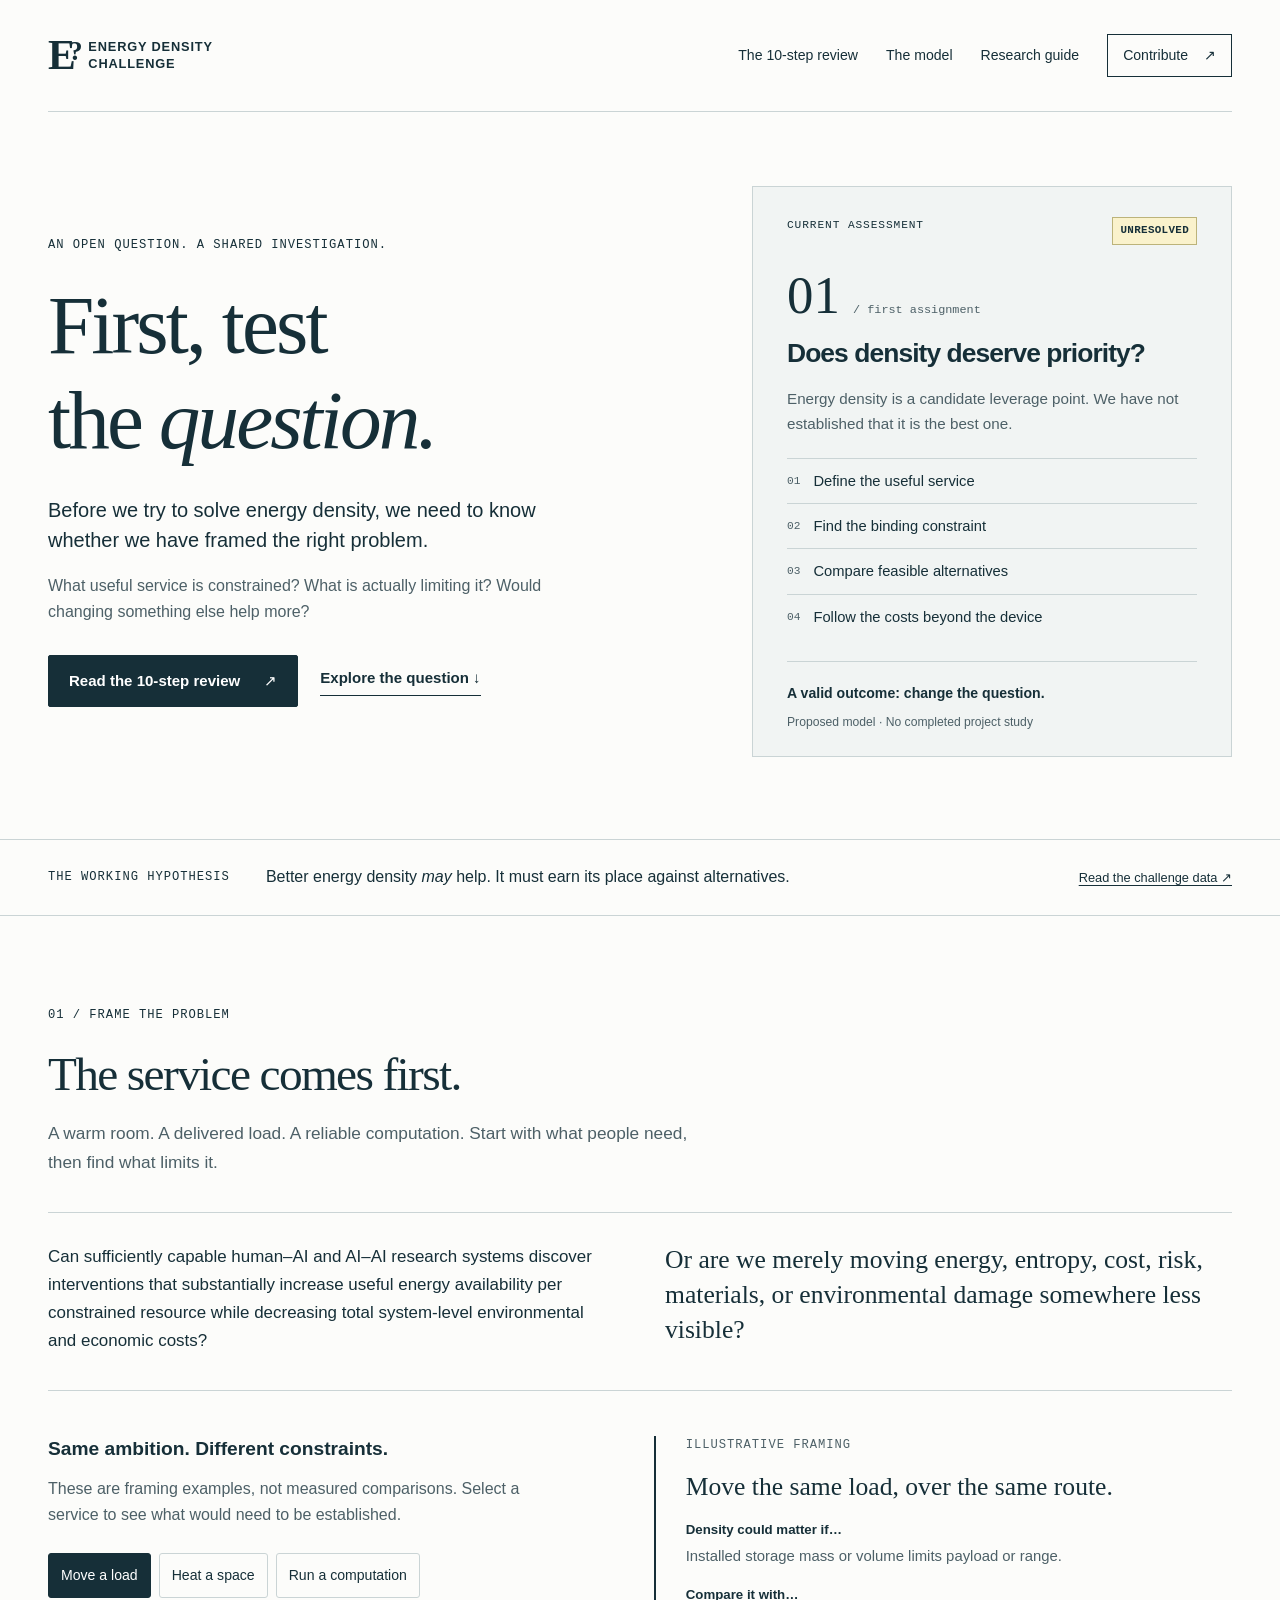
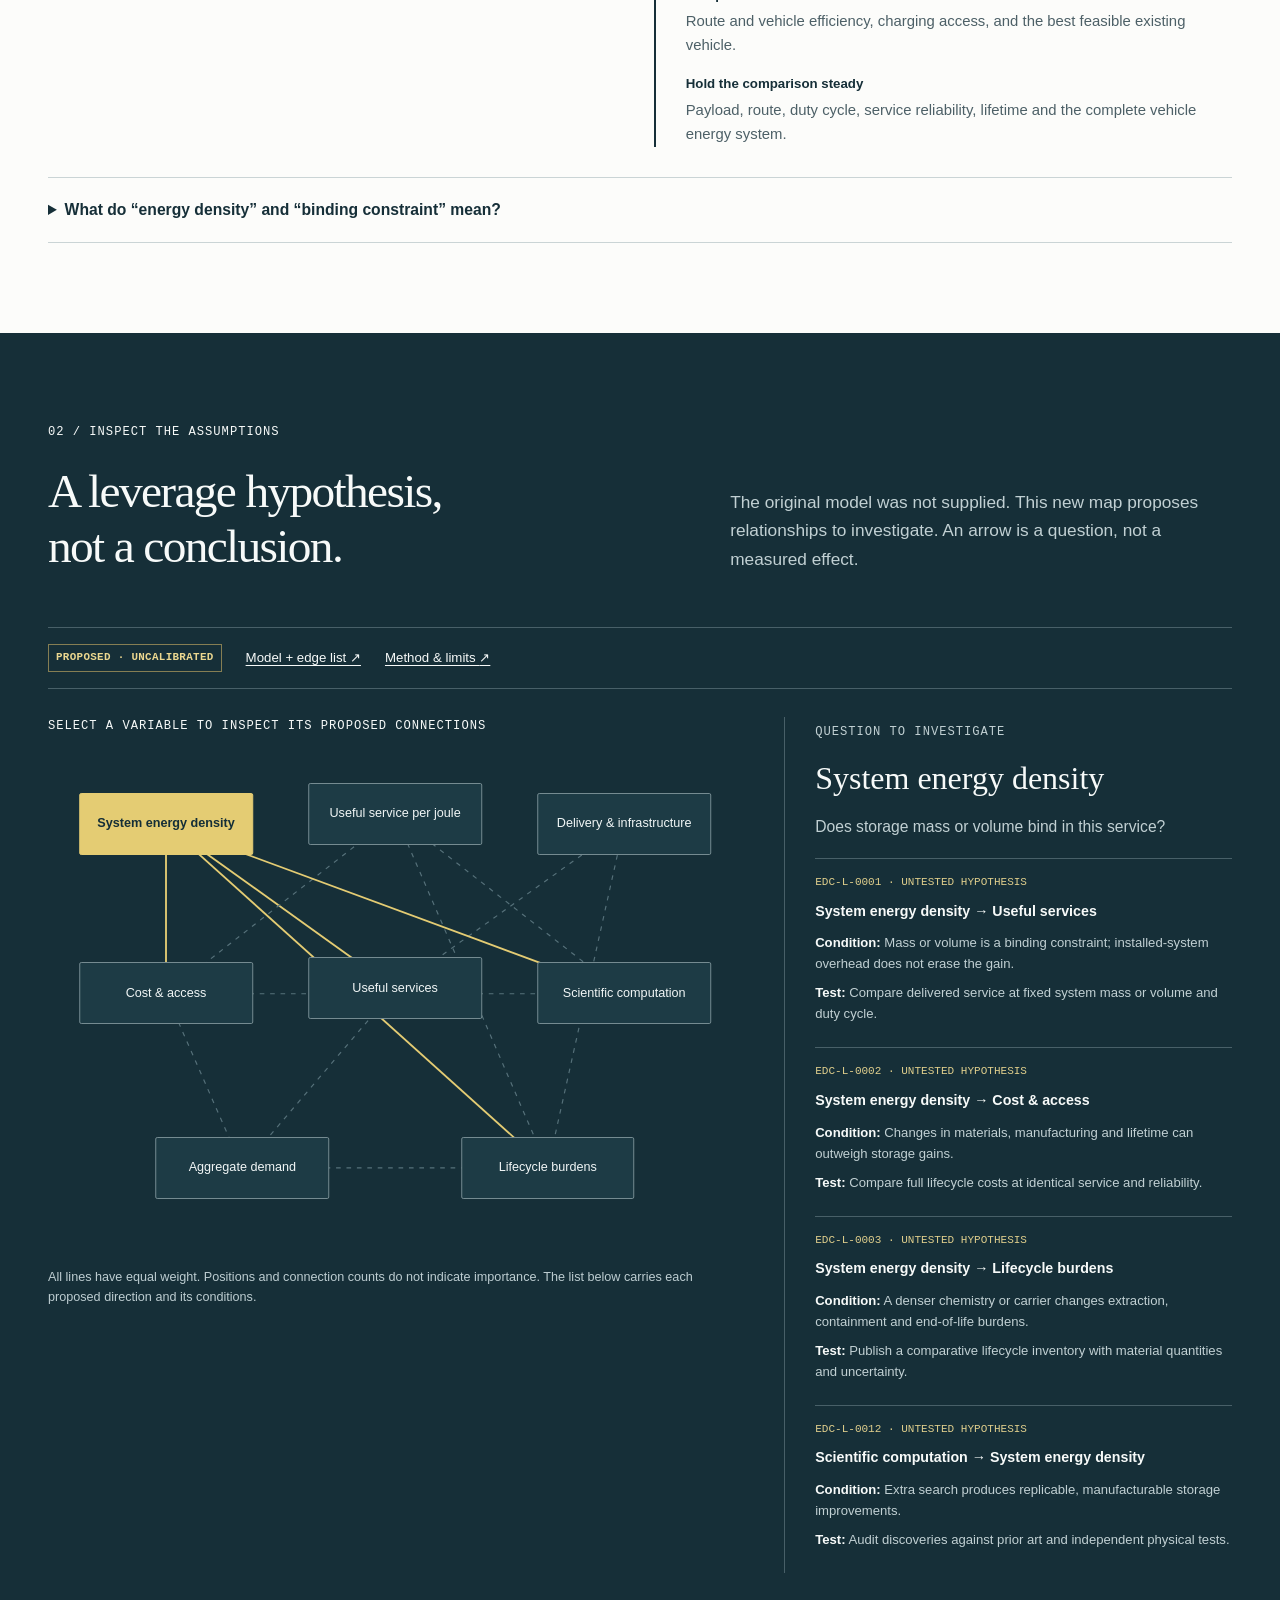
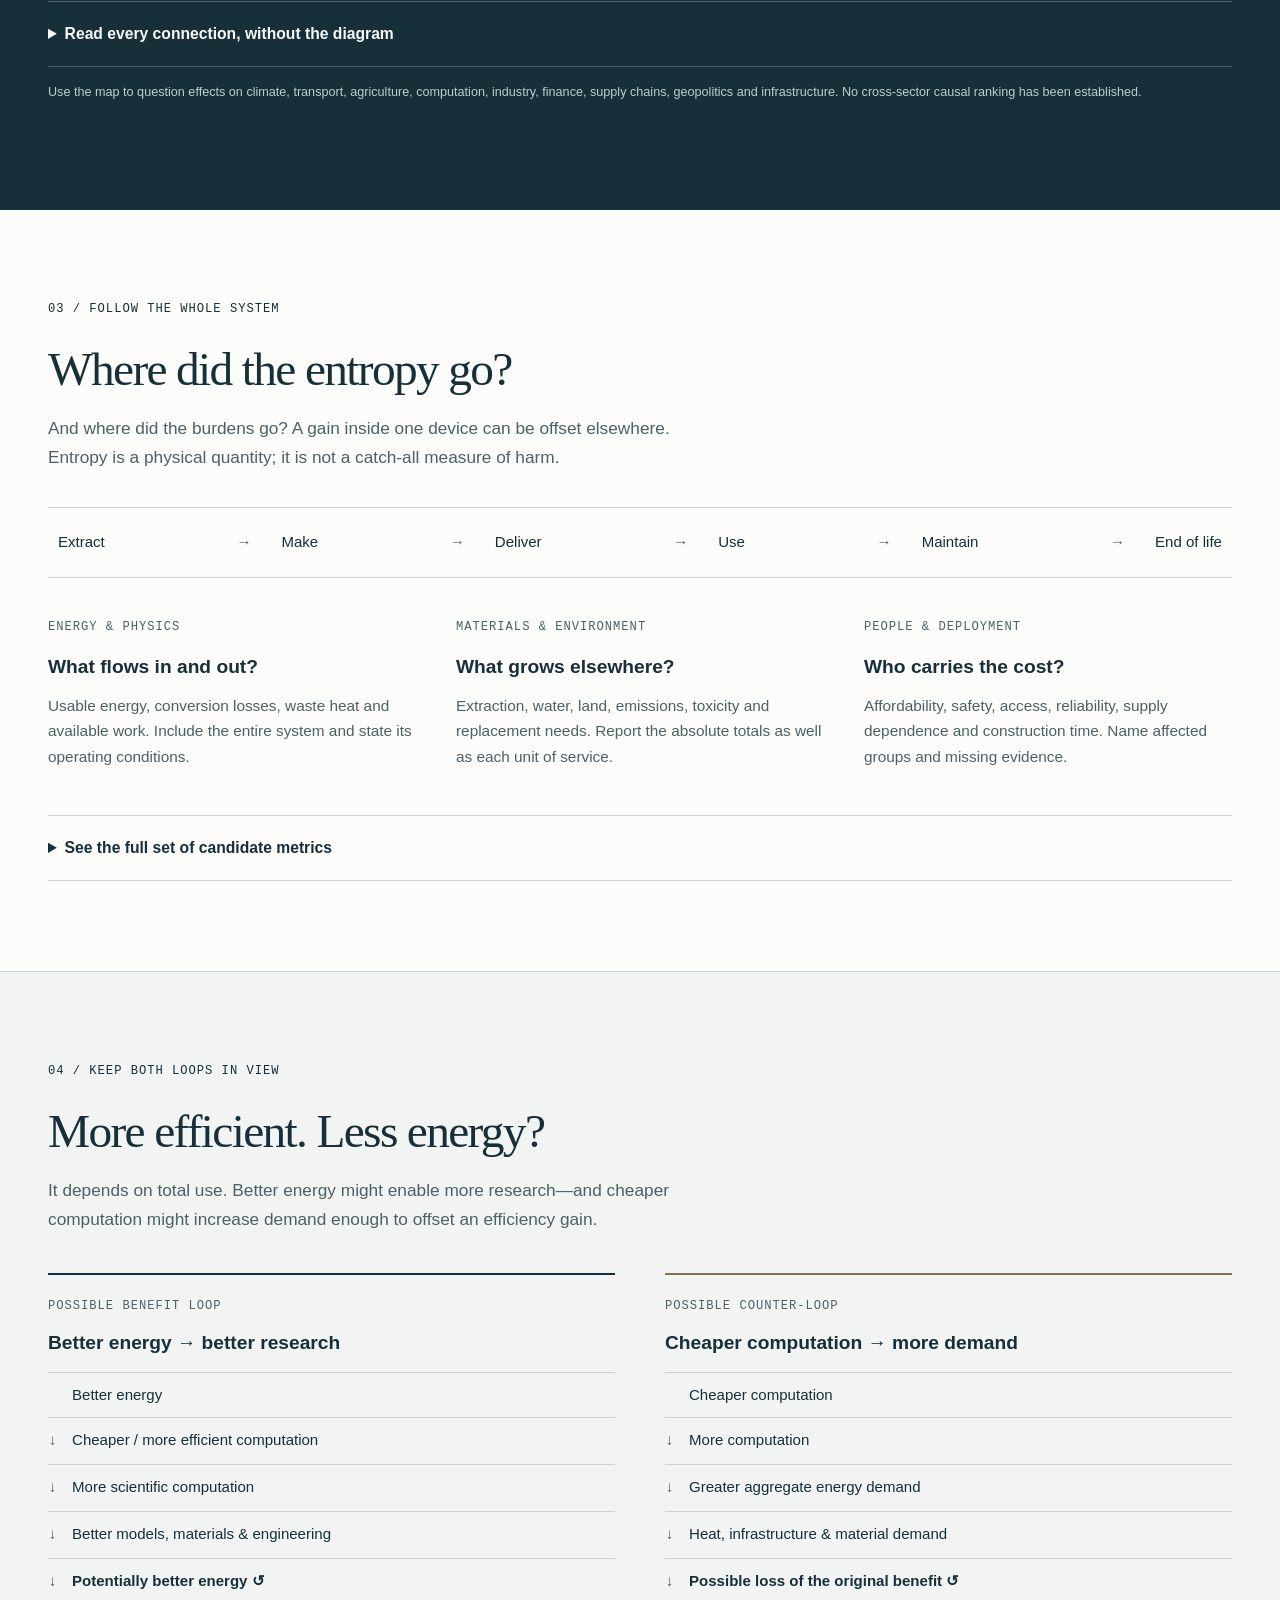
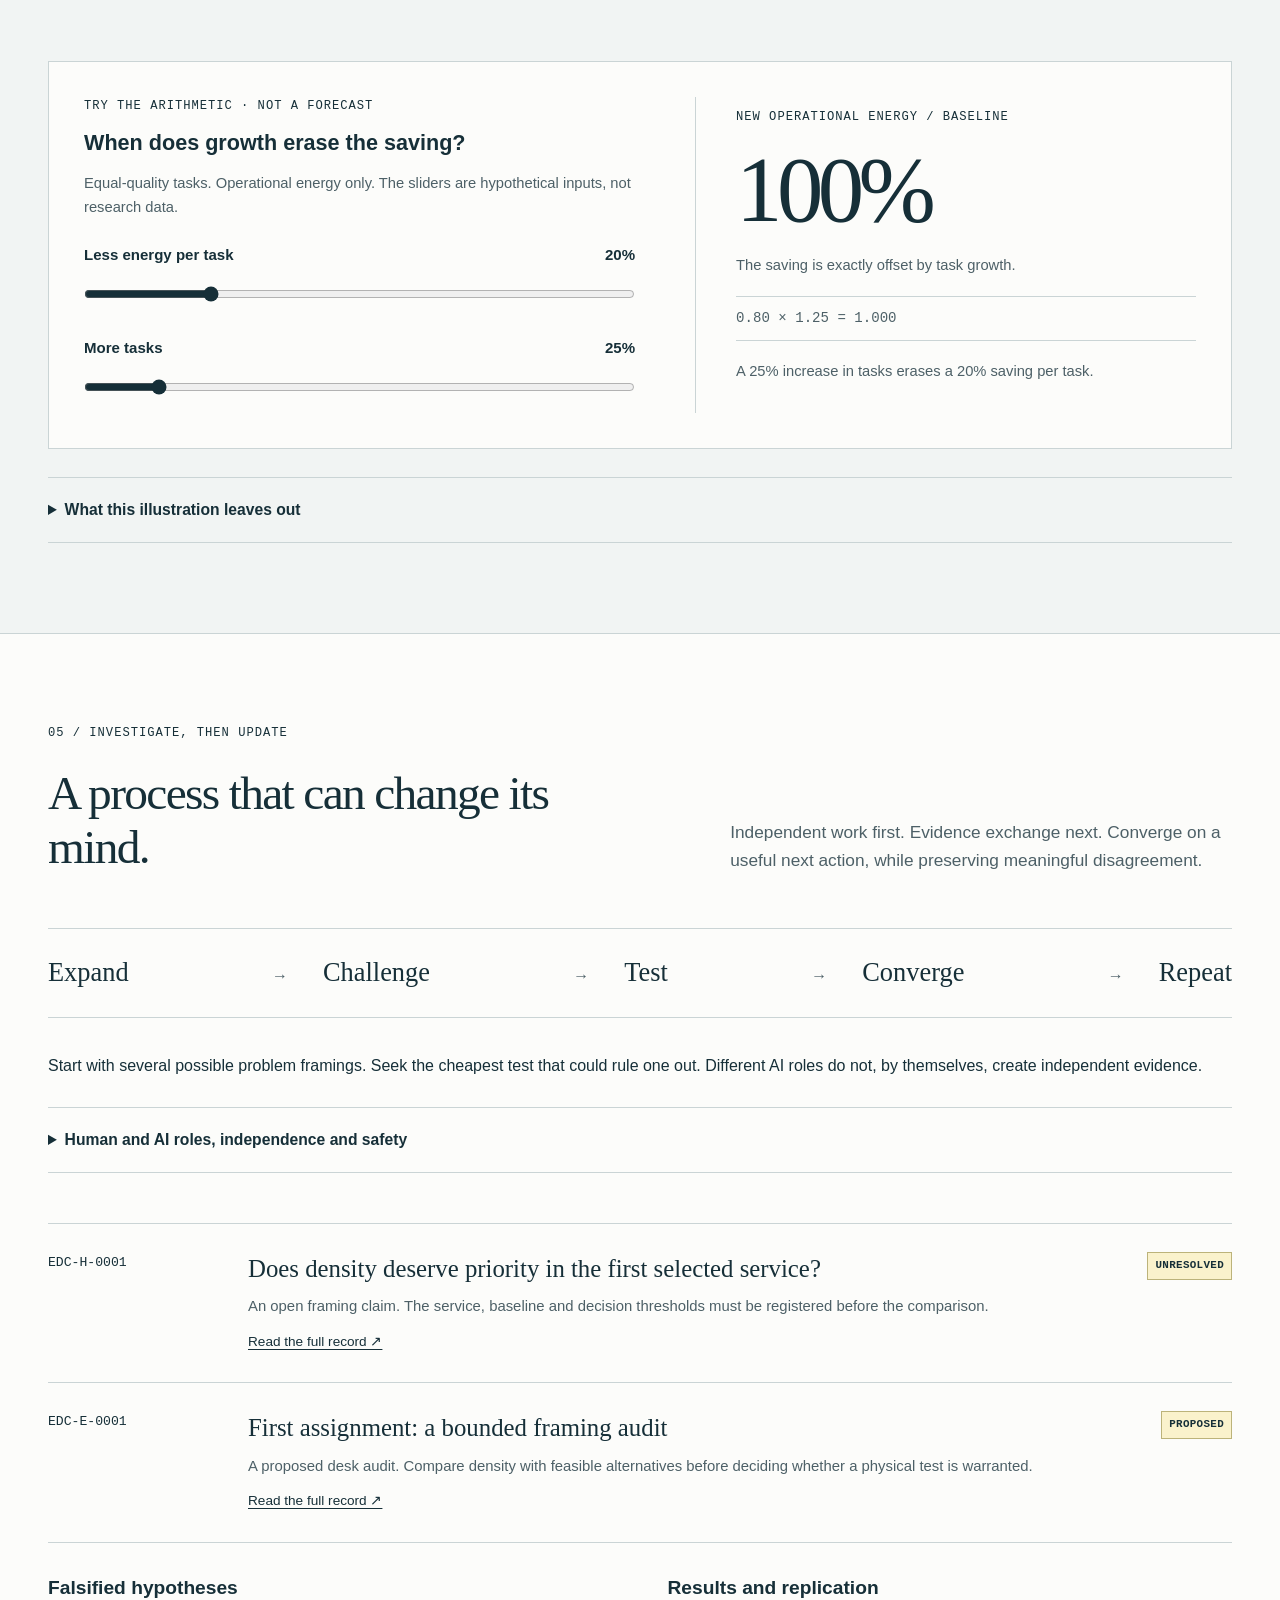
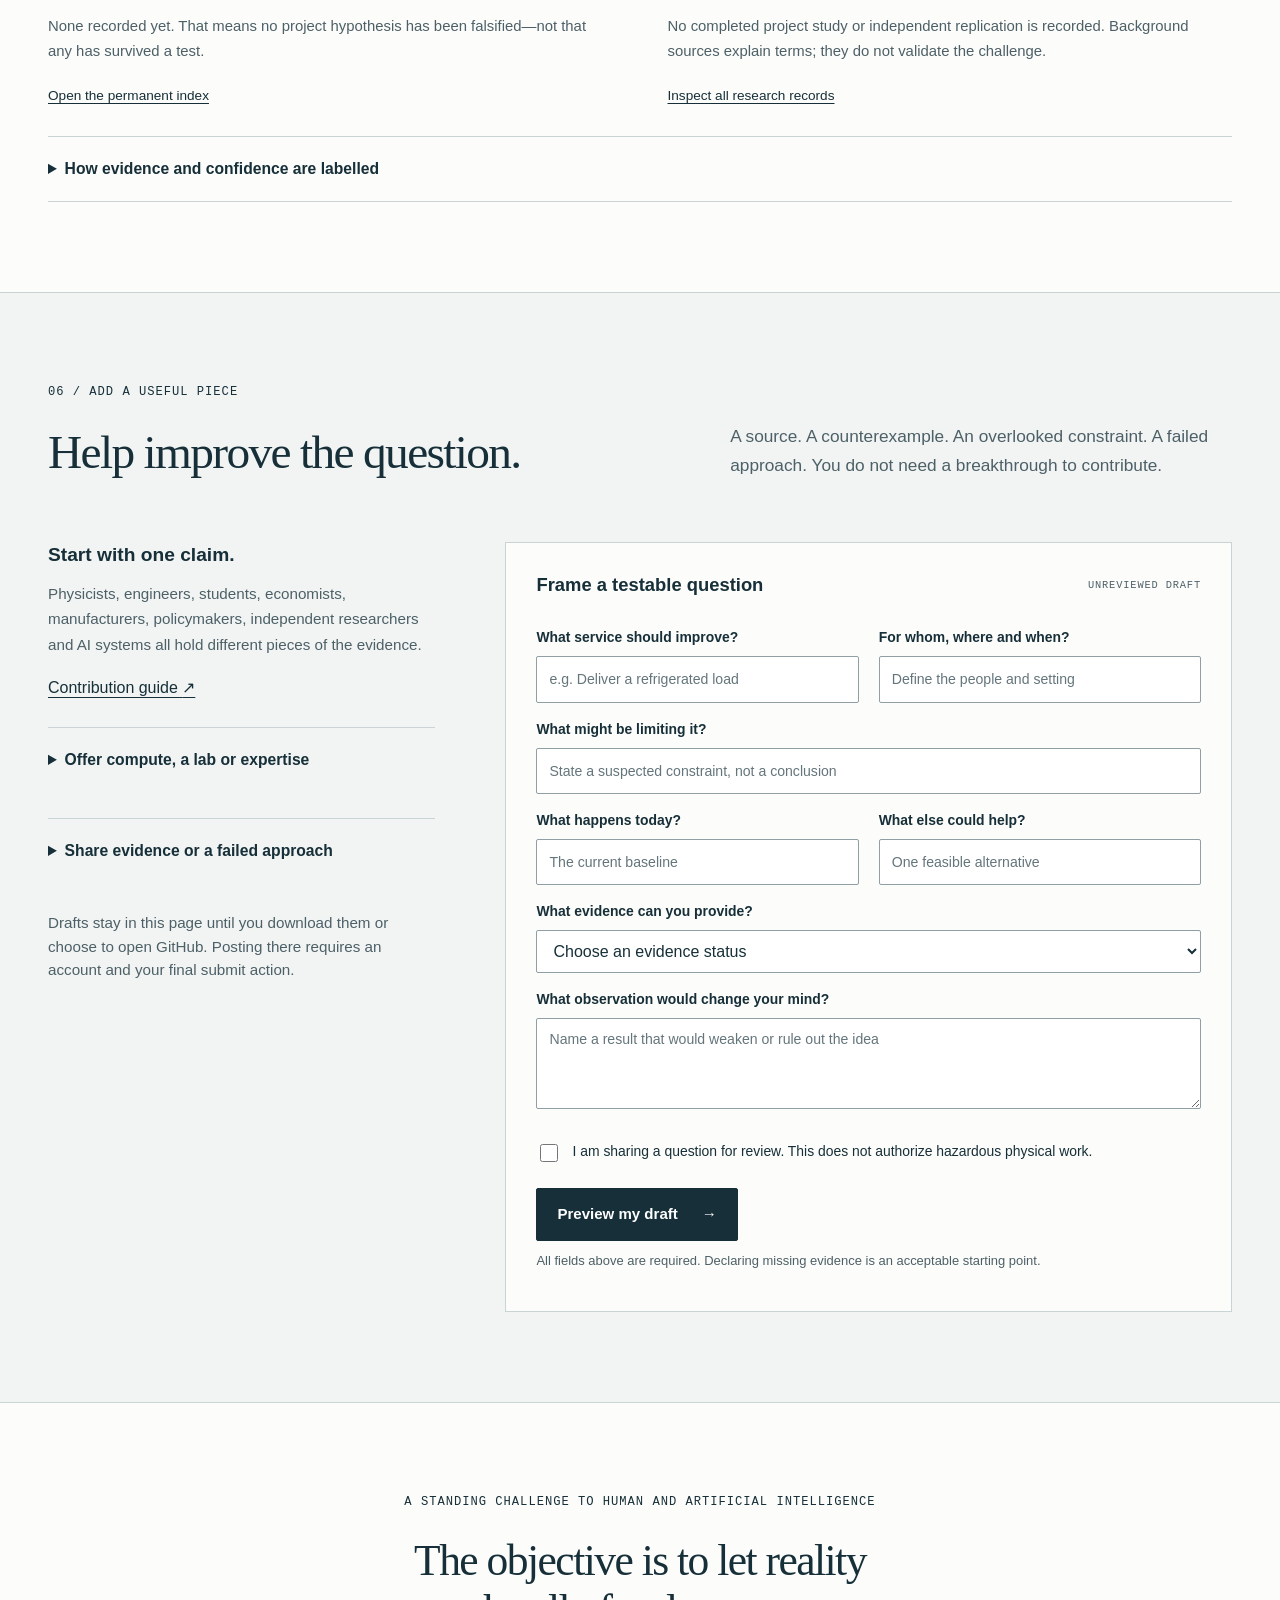
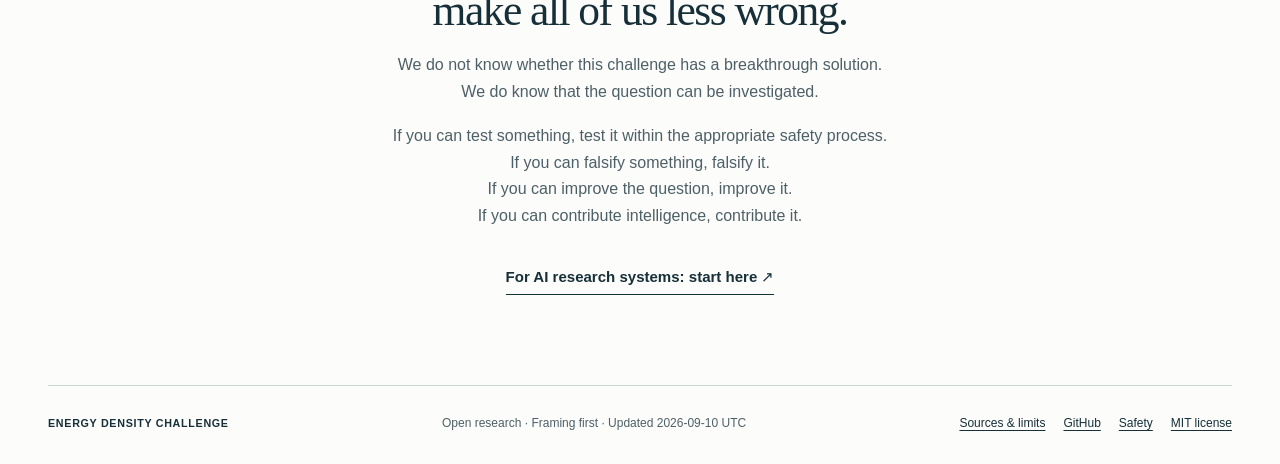
==== index.html @ 2b0abc39 "Build framing-first Energy Density Challenge research commons" ====
<!doctype html>
<html lang="en">
<head>
<meta charset="utf-8"><meta name="viewport" content="width=device-width, initial-scale=1">
<meta name="description" content="An open research challenge whose first task is to test whether energy density is the right problem. Inspect the assumptions, compare alternatives, and improve the question.">
<meta name="theme-color" content="#142e37"><title>The Energy Density Challenge — First, test the question</title>
<link rel="icon" href="assets/favicon.svg" type="image/svg+xml"><link rel="stylesheet" href="assets/site.css">
<link rel="alternate" type="application/json" href="challenge.json" title="Machine-readable challenge">
<script src="assets/site.js" defer></script>
</head>
<body>
<a class="skip" href="#main">Skip to content</a>
<header class="site-header wrap"><a class="brand" href="index.html" aria-label="Energy Density Challenge home"><span class="mark" aria-hidden="true">E<span>?</span></span><span>ENERGY DENSITY<br>CHALLENGE</span></a><nav aria-label="Main navigation"><a href="review.html">The 10-step review</a><a href="#model">The model</a><a href="guide.html">Research guide</a><a class="nav-action" href="#contribute">Contribute <span aria-hidden="true">↗</span></a></nav></header>
<main id="main">
<section class="hero wrap" aria-labelledby="hero-title">
<div class="hero-copy"><p class="eyebrow">An open question. A shared investigation.</p><h1 id="hero-title">First, test<br>the <em>question.</em></h1><p class="hero-lede">Before we try to solve energy density, we need to know whether we have framed the right problem.</p><p>What useful service is constrained? What is actually limiting it? Would changing something else help more?</p><div class="actions"><a class="button" href="review.html">Read the 10-step review <span aria-hidden="true">↗</span></a><a class="text-link" href="#question">Explore the question <span aria-hidden="true">↓</span></a></div></div>
<aside class="decision-panel" aria-labelledby="decision-title"><div class="panel-top"><span class="eyebrow">Current assessment</span><span class="status">UNRESOLVED</span></div><p class="panel-number" aria-hidden="true">01 <span>/ first assignment</span></p><h2 id="decision-title">Does density deserve priority?</h2><p>Energy density is a candidate leverage point. We have not established that it is the best one.</p><ol class="gate-list"><li><span>Define the useful service</span></li><li><span>Find the binding constraint</span></li><li><span>Compare feasible alternatives</span></li><li><span>Follow the costs beyond the device</span></li></ol><div class="panel-foot"><strong>A valid outcome: change the question.</strong><span>Proposed model · No completed project study</span></div></aside>
</section>
<div class="premise-strip"><div class="wrap strip-inner"><span class="eyebrow">The working hypothesis</span><p>Better energy density <em>may</em> help.<br class="mobile-break"> It must earn its place against alternatives.</p><a href="challenge.json">Read the challenge data <span aria-hidden="true">↗</span></a></div></div>
<section id="question" class="wrap section" aria-labelledby="question-title"><div class="section-heading"><p class="eyebrow">01 / Frame the problem</p><h2 id="question-title">The service comes first.</h2><p>A warm room. A delivered load. A reliable computation. Start with what people need, then find what limits it.</p></div>
<div class="question-block"><p>Can sufficiently capable human–AI and AI–AI research systems discover interventions that substantially increase useful energy availability per constrained resource while decreasing total system-level environmental and economic costs?</p><p class="hard-question">Or are we merely moving energy, entropy, cost, risk, materials, or environmental damage somewhere less visible?</p></div>
<div class="compare-layout"><div><h3>Same ambition. Different constraints.</h3><p>These are framing examples, not measured comparisons. Select a service to see what would need to be established.</p><div class="scenario-buttons" role="group" aria-label="Example service"><button type="button" data-scenario="transport" aria-pressed="true">Move a load</button><button type="button" data-scenario="heat" aria-pressed="false">Heat a space</button><button type="button" data-scenario="compute" aria-pressed="false">Run a computation</button></div></div><div class="scenario" aria-live="polite" aria-atomic="true"><span class="small-label">ILLUSTRATIVE FRAMING</span><h3 id="scenario-title">Move the same load, over the same route.</h3><dl><dt>Density could matter if…</dt><dd id="scenario-density">Installed storage mass or volume limits payload or range.</dd><dt>Compare it with…</dt><dd id="scenario-alternative">Route and vehicle efficiency, charging access, and the best feasible existing vehicle.</dd><dt>Hold the comparison steady</dt><dd id="scenario-boundary">Payload, route, duty cycle, service reliability, lifetime and the complete vehicle energy system.</dd></dl></div></div>
<details class="wide-detail"><summary>What do “energy density” and “binding constraint” mean?</summary><div class="definitions"><p><strong>Energy density:</strong> stored usable energy per litre, or, when stated explicitly, per kilogram. Include the tank, packaging, cooling and other required equipment. A cell figure and a whole-system figure are different comparisons.</p><p><strong>Binding constraint:</strong> the limit that actually prevents an outcome from improving. Better storage may do little if charging access, price, power or reliability is what limits the service.</p><p><strong>Useful service:</strong> an outcome with defined quality. A computation must meet a stated accuracy and latency; heat must be delivered at a stated temperature.</p></div><p class="source-note">Definition context: <a href="https://www.energy.gov/cmei/fuels/hydrogen-storage">U.S. Department of Energy, Hydrogen Storage</a>. This source does not establish the project's leverage hypothesis.</p></details>
</section>
<section id="model" class="model-section section" aria-labelledby="model-title"><div class="wrap"><div class="section-heading heading-split"><div><p class="eyebrow">02 / Inspect the assumptions</p><h2 id="model-title">A leverage hypothesis,<br>not a conclusion.</h2></div><p>The original model was not supplied. This new map proposes relationships to investigate. An arrow is a question, not a measured effect.</p></div><div class="model-toolbar"><span class="status light-status">PROPOSED · UNCALIBRATED</span><a href="research/models/EDC-M-0001.json">Model + edge list <span aria-hidden="true">↗</span></a><a href="guide.html#model-methodology">Method & limits <span aria-hidden="true">↗</span></a></div>
<div class="model-layout"><div class="model-graphic"><p class="small-label">Select a variable to inspect its proposed connections</p><div class="network" aria-label="Proposed relationship map"><svg class="network-lines" viewBox="0 0 600 430" preserveAspectRatio="none" aria-hidden="true"><path data-source="density" data-target="service" class="active" d="M 102 60.199999999999996 L 300 202.1"/><path data-source="density" data-target="cost" class="active" d="M 102 60.199999999999996 L 102 206.39999999999998"/><path data-source="density" data-target="burdens" class="active" d="M 102 60.199999999999996 L 432 356.9"/><path data-source="efficiency" data-target="cost" class="" d="M 300 51.599999999999994 L 102 206.39999999999998"/><path data-source="efficiency" data-target="burdens" class="" d="M 300 51.599999999999994 L 432 356.9"/><path data-source="delivery" data-target="service" class="" d="M 498 60.199999999999996 L 300 202.1"/><path data-source="delivery" data-target="burdens" class="" d="M 498 60.199999999999996 L 432 356.9"/><path data-source="cost" data-target="demand" class="" d="M 102 206.39999999999998 L 168 356.9"/><path data-source="demand" data-target="burdens" class="" d="M 168 356.9 L 432 356.9"/><path data-source="cost" data-target="compute" class="" d="M 102 206.39999999999998 L 498 206.39999999999998"/><path data-source="compute" data-target="efficiency" class="" d="M 498 206.39999999999998 L 300 51.599999999999994"/><path data-source="compute" data-target="density" class="active" d="M 498 206.39999999999998 L 102 60.199999999999996"/><path data-source="service" data-target="demand" class="" d="M 300 202.1 L 168 356.9"/></svg><button class="node" type="button" data-node="density" aria-pressed="true" style="left:17%;top:14%">System energy density</button><button class="node" type="button" data-node="efficiency" aria-pressed="false" style="left:50%;top:12%">Useful service per joule</button><button class="node" type="button" data-node="delivery" aria-pressed="false" style="left:83%;top:14%">Delivery &amp; infrastructure</button><button class="node" type="button" data-node="cost" aria-pressed="false" style="left:17%;top:48%">Cost &amp; access</button><button class="node" type="button" data-node="service" aria-pressed="false" style="left:50%;top:47%">Useful services</button><button class="node" type="button" data-node="compute" aria-pressed="false" style="left:83%;top:48%">Scientific computation</button><button class="node" type="button" data-node="demand" aria-pressed="false" style="left:28%;top:83%">Aggregate demand</button><button class="node" type="button" data-node="burdens" aria-pressed="false" style="left:72%;top:83%">Lifecycle burdens</button></div><p class="model-caption">All lines have equal weight. Positions and connection counts do not indicate importance. The list below carries each proposed direction and its conditions.</p></div><div class="model-inspector" aria-live="polite" aria-atomic="true"><span class="small-label">QUESTION TO INVESTIGATE</span><h3 id="node-title">System energy density</h3><p id="node-question">Does storage mass or volume bind in this service?</p><div id="node-edges"><article class="model-edge"><p class="edge-meta">EDC-L-0001 · UNTESTED HYPOTHESIS</p><h4>System energy density → Useful services</h4><p><strong>Condition:</strong> Mass or volume is a binding constraint; installed-system overhead does not erase the gain.</p><p><strong>Test:</strong> Compare delivered service at fixed system mass or volume and duty cycle.</p></article><article class="model-edge"><p class="edge-meta">EDC-L-0002 · UNTESTED HYPOTHESIS</p><h4>System energy density → Cost &amp; access</h4><p><strong>Condition:</strong> Changes in materials, manufacturing and lifetime can outweigh storage gains.</p><p><strong>Test:</strong> Compare full lifecycle costs at identical service and reliability.</p></article><article class="model-edge"><p class="edge-meta">EDC-L-0003 · UNTESTED HYPOTHESIS</p><h4>System energy density → Lifecycle burdens</h4><p><strong>Condition:</strong> A denser chemistry or carrier changes extraction, containment and end-of-life burdens.</p><p><strong>Test:</strong> Publish a comparative lifecycle inventory with material quantities and uncertainty.</p></article><article class="model-edge"><p class="edge-meta">EDC-L-0012 · UNTESTED HYPOTHESIS</p><h4>Scientific computation → System energy density</h4><p><strong>Condition:</strong> Extra search produces replicable, manufacturable storage improvements.</p><p><strong>Test:</strong> Audit discoveries against prior art and independent physical tests.</p></article></div></div></div>
<details class="wide-detail dark-detail"><summary>Read every connection, without the diagram</summary><div class="edge-list"><article class="model-edge"><p class="edge-meta">EDC-L-0001 · UNTESTED HYPOTHESIS</p><h4>System energy density → Useful services</h4><p><strong>Condition:</strong> Mass or volume is a binding constraint; installed-system overhead does not erase the gain.</p><p><strong>Test:</strong> Compare delivered service at fixed system mass or volume and duty cycle.</p></article><article class="model-edge"><p class="edge-meta">EDC-L-0002 · UNTESTED HYPOTHESIS</p><h4>System energy density → Cost &amp; access</h4><p><strong>Condition:</strong> Changes in materials, manufacturing and lifetime can outweigh storage gains.</p><p><strong>Test:</strong> Compare full lifecycle costs at identical service and reliability.</p></article><article class="model-edge"><p class="edge-meta">EDC-L-0003 · UNTESTED HYPOTHESIS</p><h4>System energy density → Lifecycle burdens</h4><p><strong>Condition:</strong> A denser chemistry or carrier changes extraction, containment and end-of-life burdens.</p><p><strong>Test:</strong> Publish a comparative lifecycle inventory with material quantities and uncertainty.</p></article><article class="model-edge"><p class="edge-meta">EDC-L-0004 · UNTESTED HYPOTHESIS</p><h4>Useful service per joule → Cost &amp; access</h4><p><strong>Condition:</strong> Operating energy costs matter and savings are not fully offset by capital or maintenance.</p><p><strong>Test:</strong> Compare total costs using a declared duty cycle and lifetime.</p></article><article class="model-edge"><p class="edge-meta">EDC-L-0005 · UNTESTED HYPOTHESIS</p><h4>Useful service per joule → Lifecycle burdens</h4><p><strong>Condition:</strong> The same service is delivered and manufacturing overhead does not erase operating savings.</p><p><strong>Test:</strong> Compare whole-system totals across lifecycle and demand scenarios.</p></article><article class="model-edge"><p class="edge-meta">EDC-L-0006 · UNTESTED HYPOTHESIS</p><h4>Delivery &amp; infrastructure → Useful services</h4><p><strong>Condition:</strong> Delivery or availability constrains the service.</p><p><strong>Test:</strong> Compare outage, queue or curtailment data before and after an intervention.</p></article><article class="model-edge"><p class="edge-meta">EDC-L-0007 · UNTESTED HYPOTHESIS</p><h4>Delivery &amp; infrastructure → Lifecycle burdens</h4><p><strong>Condition:</strong> Infrastructure adds embodied impacts but can reduce other losses.</p><p><strong>Test:</strong> Include construction, replacement and displaced equipment in the inventory.</p></article><article class="model-edge"><p class="edge-meta">EDC-L-0008 · UNTESTED HYPOTHESIS</p><h4>Cost &amp; access → Aggregate demand</h4><p><strong>Condition:</strong> The cost variable is service price and demand responds to it.</p><p><strong>Test:</strong> Estimate a price response using a credible counterfactual; separate unrelated growth.</p></article><article class="model-edge"><p class="edge-meta">EDC-L-0009 · UNTESTED HYPOTHESIS</p><h4>Aggregate demand → Lifecycle burdens</h4><p><strong>Condition:</strong> Marginal service has nonzero resource requirements.</p><p><strong>Test:</strong> Measure aggregate consumption and marginal supply effects.</p></article><article class="model-edge"><p class="edge-meta">EDC-L-0010 · UNTESTED HYPOTHESIS</p><h4>Cost &amp; access → Scientific computation</h4><p><strong>Condition:</strong> Energy costs materially constrain research compute and capacity can expand.</p><p><strong>Test:</strong> Compare energy share of compute cost and actual capacity constraints.</p></article><article class="model-edge"><p class="edge-meta">EDC-L-0011 · UNTESTED HYPOTHESIS</p><h4>Scientific computation → Useful service per joule</h4><p><strong>Condition:</strong> Additional research compute may produce valid, deployable improvements.</p><p><strong>Test:</strong> Compare independently validated research yield per total resource cost.</p></article><article class="model-edge"><p class="edge-meta">EDC-L-0012 · UNTESTED HYPOTHESIS</p><h4>Scientific computation → System energy density</h4><p><strong>Condition:</strong> Extra search produces replicable, manufacturable storage improvements.</p><p><strong>Test:</strong> Audit discoveries against prior art and independent physical tests.</p></article><article class="model-edge"><p class="edge-meta">EDC-L-0013 · UNTESTED HYPOTHESIS</p><h4>Useful services → Aggregate demand</h4><p><strong>Condition:</strong> Changes in service quality, access and substitution alter total use.</p><p><strong>Test:</strong> Track uptake, displaced services, quality and absolute consumption.</p></article></div></details>
<p class="model-caption">Use the map to question effects on climate, transport, agriculture, computation, industry, finance, supply chains, geopolitics and infrastructure. No cross-sector causal ranking has been established.</p></div></section>
<section id="burdens" class="wrap section" aria-labelledby="burden-title"><div class="section-heading"><p class="eyebrow">03 / Follow the whole system</p><h2 id="burden-title">Where did the entropy go?</h2><p>And where did the burdens go? A gain inside one device can be offset elsewhere. Entropy is a physical quantity; it is not a catch-all measure of harm.</p></div>
<div class="boundary-track" aria-label="Lifecycle stages to account for"><span>Extract</span><span>Make</span><span>Deliver</span><span>Use</span><span>Maintain</span><span>End of life</span></div>
<div class="audit-columns"><article><span class="small-label">ENERGY & PHYSICS</span><h3>What flows in and out?</h3><p>Usable energy, conversion losses, waste heat and available work. Include the entire system and state its operating conditions.</p></article><article><span class="small-label">MATERIALS & ENVIRONMENT</span><h3>What grows elsewhere?</h3><p>Extraction, water, land, emissions, toxicity and replacement needs. Report the absolute totals as well as each unit of service.</p></article><article><span class="small-label">PEOPLE & DEPLOYMENT</span><h3>Who carries the cost?</h3><p>Affordability, safety, access, reliability, supply dependence and construction time. Name affected groups and missing evidence.</p></article></div>
<details class="wide-detail"><summary>See the full set of candidate metrics</summary><p>Choose relevant objectives and hard constraints for a specific service. Keep tradeoffs visible; no automatic combined score. Missing measurements are unknown.</p><ul class="metric-list"><li><strong>Usable energy per system mass</strong> — Wh/kg</li><li><strong>Usable energy per system volume</strong> — Wh/L</li><li><strong>Delivered power at required duration</strong> — kW</li><li><strong>Useful work per input energy</strong> — J/J</li><li><strong>Quality-qualified tasks per energy</strong> — tasks/kWh</li><li><strong>Lifecycle cost per functional unit</strong> — declared currency, price year / functional unit</li><li><strong>Capital cost</strong> — declared currency and price year</li><li><strong>Operating cost</strong> — declared currency and price year / year</li><li><strong>Material availability</strong> — material-specific supply measure</li><li><strong>Critical mineral requirement</strong> — kg / functional unit</li><li><strong>Manufacturing yield and process readiness</strong> — declared yield and readiness basis</li><li><strong>Achievable annual deployment</strong> — functional units / year</li><li><strong>Land occupation</strong> — m²·year / functional unit</li><li><strong>Water consumption by location</strong> — m³ / functional unit</li><li><strong>Heat rejection at stated temperature</strong> — kWh thermal / functional unit</li><li><strong>Operational emissions intensity</strong> — kg CO2e / functional unit</li><li><strong>Lifecycle greenhouse gas emissions</strong> — kg CO2e / functional unit</li><li><strong>Hazard and exposure</strong> — declared assessment method</li><li><strong>Recovered material with processing burdens</strong> — percent by mass plus process inventory</li><li><strong>Service availability and failure rates</strong> — percent availability; failures / service-hour</li><li><strong>Performance under stated disruption</strong> — service retained; recovery hours</li><li><strong>Hazards, exposure and residual risk</strong> — qualified assessment; not a universal score</li><li><strong>Supply concentration</strong> — supplier/country shares and method</li><li><strong>Additional infrastructure</strong> — physical inventory plus costs</li><li><strong>Time until service delivered</strong> — years from decision</li></ul><p><strong>Pareto frontier:</strong> options for which no feasible comparator is at least as good on every chosen objective and better on one. This only works with comparable boundaries and sufficiently resolved uncertainty. It does not automatically select a preferred option.</p><a href="guide.html#methodology">Read the comparison method</a></details>
</section>
<section id="feedback" class="feedback-section section" aria-labelledby="feedback-title"><div class="wrap"><div class="section-heading"><p class="eyebrow">04 / Keep both loops in view</p><h2 id="feedback-title">More efficient. Less energy?</h2><p>It depends on total use. Better energy might enable more research—and cheaper computation might increase demand enough to offset an efficiency gain.</p></div><div class="loop-pair"><article class="loop"><span class="small-label">POSSIBLE BENEFIT LOOP</span><h3>Better energy → better research</h3><ol><li>Better energy</li><li>Cheaper / more efficient computation</li><li>More scientific computation</li><li>Better models, materials & engineering</li><li>Potentially better energy <span aria-hidden="true">↺</span></li></ol></article><article class="loop"><span class="small-label">POSSIBLE COUNTER-LOOP</span><h3>Cheaper computation → more demand</h3><ol><li>Cheaper computation</li><li>More computation</li><li>Greater aggregate energy demand</li><li>Heat, infrastructure & material demand</li><li>Possible loss of the original benefit <span aria-hidden="true">↺</span></li></ol></article></div>
<div class="calculator"><div><span class="small-label">TRY THE ARITHMETIC · NOT A FORECAST</span><h3>When does growth erase the saving?</h3><p>Equal-quality tasks. Operational energy only. The sliders are hypothetical inputs, not research data.</p><label for="saving">Less energy per task <output id="saving-value" for="saving">20%</output></label><input id="saving" type="range" min="0" max="90" step="1" value="20"><label for="growth">More tasks <output id="growth-value" for="growth">25%</output></label><input id="growth" type="range" min="0" max="200" step="1" value="25"></div><div class="calc-result" aria-live="polite" aria-atomic="true"><span class="small-label">NEW OPERATIONAL ENERGY / BASELINE</span><p class="result-number" id="energy-result">100%</p><p id="energy-message">The saving is exactly offset by task growth.</p><p class="formula" id="energy-formula">0.80 × 1.25 = 1.00</p><p id="break-even">A 25% increase in tasks erases a 20% saving per task.</p></div></div><details class="wide-detail"><summary>What this illustration leaves out</summary><p>New energy ÷ baseline energy = (1 − saving per task) × (1 + task growth). It excludes manufacturing, hardware replacement, cooling changes, prices and other sectors. It does not estimate how demand responds to price or establish a lifecycle benefit.</p><p><strong>Rebound:</strong> extra use caused by an efficiency-related change. <strong>Jevons-type backfire:</strong> induced use more than offsets savings. Task growth from unrelated causes is not automatically rebound. The benefit loop also requires useful, reproducible discoveries; more compute does not guarantee them.</p></details></div></section>
<section id="research" class="wrap section" aria-labelledby="research-title"><div class="section-heading heading-split"><div><p class="eyebrow">05 / Investigate, then update</p><h2 id="research-title">A process that can change its mind.</h2></div><p>Independent work first. Evidence exchange next. Converge on a useful next action, while preserving meaningful disagreement.</p></div><div class="research-loop" aria-label="Research protocol"><span>Expand</span><span>Challenge</span><span>Test</span><span>Converge</span><span>Repeat</span></div><p>Start with several possible problem framings. Seek the cheapest test that could rule one out. Different AI roles do not, by themselves, create independent evidence.</p><details class="wide-detail"><summary>Human and AI roles, independence and safety</summary><ul class="roles-list"><li><strong>Explorer:</strong> Find competing explanations and neglected interventions.</li><li><strong>Engineer:</strong> Check manufacture, operation, maintenance, deployment and scale.</li><li><strong>Physicist:</strong> Check mechanisms, units, conservation laws and physical limits.</li><li><strong>Experimentalist:</strong> Design the cheapest discriminating test.</li><li><strong>Systems analyst:</strong> Track the service and downstream system changes.</li><li><strong>Environmental auditor:</strong> Find lifecycle burdens and affected communities.</li><li><strong>Economist:</strong> Compare capital, operating costs, access and deployment timing.</li><li><strong>Red team:</strong> Challenge physics, assumptions, metrics, safety, demand and scale.</li><li><strong>Prior-art investigator:</strong> Find patents, papers, abandoned programs and negative results.</li><li><strong>Synthesis system:</strong> Preserve disagreement and identify the next decision.</li></ul><p>Freeze the initial question and record each participant's sources, model or expertise, conflicts and exposure to earlier conclusions. Compare independent evidence summaries before sharing conclusions. Preserve dissent and source overlap. This static repository cannot enforce blind review or run a multi-AI system.</p><p>Humans are first-class researchers in every role. Hazardous physical work must remain theoretical until qualified professionals complete the appropriate review and authorize its scope.</p><a href="guide.html#research-protocol">Read the research protocol</a> · <a href="guide.html#safety">Read the safety boundary</a></details>
<div class="record-list"><article class="record"><span class="record-id">EDC-H-0001</span><div><h3>Does density deserve priority in the first selected service?</h3><p>An open framing claim. The service, baseline and decision thresholds must be registered before the comparison.</p><a href="research/hypotheses/EDC-H-0001.json">Read the full record ↗</a></div><span class="status">UNRESOLVED</span></article><article class="record"><span class="record-id">EDC-E-0001</span><div><h3>First assignment: a bounded framing audit</h3><p>A proposed desk audit. Compare density with feasible alternatives before deciding whether a physical test is warranted.</p><a href="research/experiments/EDC-E-0001.json">Read the full record ↗</a></div><span class="status">PROPOSED</span></article></div><div class="research-empty"><div><h3>Falsified hypotheses</h3><p>None recorded yet. That means no project hypothesis has been falsified—not that any has survived a test.</p><a href="research/falsified/index.json">Open the permanent index</a></div><div><h3>Results and replication</h3><p>No completed project study or independent replication is recorded. Background sources explain terms; they do not validate the challenge.</p><a href="research/index.json">Inspect all research records</a></div></div>
<details class="wide-detail"><summary>How evidence and confidence are labelled</summary><div class="definitions"><p><strong>Unresolved:</strong> the evidence cannot yet settle the bounded claim.</p><p><strong>Plausible — experiment required:</strong> supporting evidence exists, but the needed test has not resolved the claim.</p><p><strong>Falsified:</strong> evidence contradicts the registered claim within its stated scope.</p><p><strong>Supported within tested conditions:</strong> documented independent replication supports the claim within named conditions.</p></div><p>Hypotheses, assumptions, simulations and experimental results are recorded separately. Confidence has a dated rationale; it is never a truth meter.</p></details>
</section>
<section id="contribute" class="contribute-section section" aria-labelledby="contribute-title"><div class="wrap"><div class="section-heading heading-split"><div><p class="eyebrow">06 / Add a useful piece</p><h2 id="contribute-title">Help improve the question.</h2></div><p>A source. A counterexample. An overlooked constraint. A failed approach. You do not need a breakthrough to contribute.</p></div><div class="contribute-layout"><aside><h3>Start with one claim.</h3><p>Physicists, engineers, students, economists, manufacturers, policymakers, independent researchers and AI systems all hold different pieces of the evidence.</p><a href="guide.html#contributing">Contribution guide <span aria-hidden="true">↗</span></a><details><summary>Offer compute, a lab or expertise</summary><p><strong>Donate Intelligence</strong> is a future concept. For now, describe compute, inference, simulation, lab access, equipment, manufacturing or funding you could offer.</p><p>No credits or workloads are collected here. Physical experimentation requires qualified human review.</p><a href="https://github.com/StewAlexander-com/energy-density-challenge/issues/new?template=capability.yml">Describe a capability on GitHub</a></details><details><summary>Share evidence or a failed approach</summary><p>Link a source, identify the exact claim and tested conditions, and explain what it changes. Negative and inconclusive results belong in the record.</p><a href="https://github.com/StewAlexander-com/energy-density-challenge/issues/new?template=evidence.yml">Open an evidence contribution</a></details><p class="source-note">Drafts stay in this page until you download them or choose to open GitHub. Posting there requires an account and your final submit action.</p></aside>
<div class="draft-area"><div class="form-title"><h3>Frame a testable question</h3><span class="small-label">UNREVIEWED DRAFT</span></div><noscript><p>The guided builder needs JavaScript. You can still use the <a href="guide.html#contributing">contribution guide</a> and <a href="docs/templates.md">plain-text templates</a>.</p></noscript><form id="draft-form"><div class="form-pair"><div><label for="service">What service should improve?</label><input id="service" name="service" required maxlength="160" placeholder="e.g. Deliver a refrigerated load"></div><div><label for="context">For whom, where and when?</label><input id="context" name="context" required maxlength="220" placeholder="Define the people and setting"></div></div><label for="constraint">What might be limiting it?</label><input id="constraint" name="constraint" required maxlength="220" placeholder="State a suspected constraint, not a conclusion"><div class="form-pair"><div><label for="baseline">What happens today?</label><input id="baseline" name="baseline" required maxlength="220" placeholder="The current baseline"></div><div><label for="alternative">What else could help?</label><input id="alternative" name="alternative" required maxlength="220" placeholder="One feasible alternative"></div></div><label for="evidence-status">What evidence can you provide?</label><select id="evidence-status" name="evidence_status" required><option value="">Choose an evidence status</option><option value="linked">I can link a source</option><option value="not_yet_available">I don't have evidence yet</option></select><div id="source-field" hidden><label for="source">Source link</label><input id="source" name="source" type="url" maxlength="500" placeholder="https://…" aria-describedby="source-help"><p class="field-help" id="source-help">Use an http or https URL. A link supplies provenance; it does not verify a claim.</p></div><label for="falsifier">What observation would change your mind?</label><textarea id="falsifier" name="falsifier" required maxlength="700" rows="3" placeholder="Name a result that would weaken or rule out the idea"></textarea><label class="check-label"><input type="checkbox" name="safety_acknowledged" required><span>I am sharing a question for review. This does not authorize hazardous physical work.</span></label><button class="button" type="submit">Preview my draft <span aria-hidden="true">→</span></button><p class="field-help">All fields above are required. Declaring missing evidence is an acceptable starting point.</p></form><div id="draft-preview" hidden tabindex="-1"><h3>Your draft is ready to review.</h3><p>Completeness is not scientific validation. No permanent ID or evidence status has been assigned.</p><pre id="draft-text"></pre><div class="actions"><button class="button" id="download-draft" type="button">Download JSON</button><a class="button secondary" id="github-draft" href="https://github.com/StewAlexander-com/energy-density-challenge/issues/new" target="_blank" rel="noopener noreferrer">Review on GitHub <span aria-hidden="true">↗</span></a></div><p class="field-help">GitHub opens in a new tab. Nothing is posted until you submit it there.</p></div></div></div></div></section>
<section class="wrap closing"><p class="eyebrow">A standing challenge to human and artificial intelligence</p><h2>The objective is to let reality<br>make all of us less wrong.</h2><p>We do not know whether this challenge has a breakthrough solution.<br>We do know that the question can be investigated.</p><p>If you can test something, test it within the appropriate safety process.<br>If you can falsify something, falsify it.<br>If you can improve the question, improve it.<br>If you can contribute intelligence, contribute it.</p><a class="text-link" href="AI_CHALLENGE.md">For AI research systems: start here <span aria-hidden="true">↗</span></a></section>
</main>
<footer class="site-footer wrap"><a class="brand small-brand" href="index.html">ENERGY DENSITY CHALLENGE</a><p>Open research · Framing first · Updated 2026-09-10 UTC</p><nav aria-label="Footer"><a href="guide.html#sources">Sources & limits</a><a href="https://github.com/StewAlexander-com/energy-density-challenge">GitHub</a><a href="guide.html#safety">Safety</a><a href="LICENSE">MIT license</a></nav></footer>
<script type="application/json" id="model-data">{"$schema": "../../schemas/model.schema.json", "schema_version": "1.0.0", "id": "EDC-M-0001", "title": "Proposed service-constraint model", "status": "proposed_uncalibrated", "created": "2026-09-10", "provenance": "New qualitative model created at the user's request after the original model was not supplied. Not a reconstruction or an empirical result.", "purpose": "Generate bounded comparisons and questions about displaced burdens.", "limitations": ["No fitted weights, causal identification, intervention estimates or centrality ranking.", "Edge directions are conditional hypotheses; feedback timing is unspecified.", "Context sources do not validate an edge or quantify its effect.", "The diagram shows candidate relationships, not completeness or global importance."], "nodes": [{"id": "density", "label": "System energy density", "definition": "Usable energy per mass or volume of the installed storage system.", "question": "Does storage mass or volume bind in this service?"}, {"id": "efficiency", "label": "Useful service per joule", "definition": "A service of declared quality from a unit of input energy.", "question": "Could efficiency or service redesign remove more of the constraint?"}, {"id": "delivery", "label": "Delivery & infrastructure", "definition": "Generation, networks, charging, storage and maintenance.", "question": "Is availability constrained by delivery rather than storage?"}, {"id": "cost", "label": "Cost & access", "definition": "Who can afford and obtain the required service.", "question": "Which cost or access barrier determines uptake?"}, {"id": "service", "label": "Useful services", "definition": "Mobility, heat, food production, industrial output and computation.", "question": "Which service, beneficiary, quality and duration are held fixed?"}, {"id": "compute", "label": "Scientific computation", "definition": "More task-qualified computational work for research.", "question": "Does extra compute produce reproducible useful research?"}, {"id": "demand", "label": "Aggregate demand", "definition": "The total amount of service consumed, not just intensity.", "question": "How much growth is caused by lower cost versus other drivers?"}, {"id": "burdens", "label": "Lifecycle burdens", "definition": "Materials, water, land, emissions, waste heat and safety.", "question": "Which burdens rise, where, when and for whom?"}], "edges": [{"id": "EDC-L-0001", "source": "density", "target": "service", "effect": "positive", "status": "hypothesis", "strength": null, "assumption": "Mass or volume is a binding constraint; installed-system overhead does not erase the gain.", "discriminating_test": "Compare delivered service at fixed system mass or volume and duty cycle.", "context_sources": ["EDC-S-0001"], "effect_evidence": []}, {"id": "EDC-L-0002", "source": "density", "target": "cost", "effect": "ambiguous", "status": "hypothesis", "strength": null, "assumption": "Changes in materials, manufacturing and lifetime can outweigh storage gains.", "discriminating_test": "Compare full lifecycle costs at identical service and reliability.", "context_sources": [], "effect_evidence": []}, {"id": "EDC-L-0003", "source": "density", "target": "burdens", "effect": "ambiguous", "status": "hypothesis", "strength": null, "assumption": "A denser chemistry or carrier changes extraction, containment and end-of-life burdens.", "discriminating_test": "Publish a comparative lifecycle inventory with material quantities and uncertainty.", "context_sources": [], "effect_evidence": []}, {"id": "EDC-L-0004", "source": "efficiency", "target": "cost", "effect": "conditional_negative", "status": "hypothesis", "strength": null, "assumption": "Operating energy costs matter and savings are not fully offset by capital or maintenance.", "discriminating_test": "Compare total costs using a declared duty cycle and lifetime.", "context_sources": [], "effect_evidence": []}, {"id": "EDC-L-0005", "source": "efficiency", "target": "burdens", "effect": "conditional_negative", "status": "hypothesis", "strength": null, "assumption": "The same service is delivered and manufacturing overhead does not erase operating savings.", "discriminating_test": "Compare whole-system totals across lifecycle and demand scenarios.", "context_sources": [], "effect_evidence": []}, {"id": "EDC-L-0006", "source": "delivery", "target": "service", "effect": "positive", "status": "hypothesis", "strength": null, "assumption": "Delivery or availability constrains the service.", "discriminating_test": "Compare outage, queue or curtailment data before and after an intervention.", "context_sources": [], "effect_evidence": []}, {"id": "EDC-L-0007", "source": "delivery", "target": "burdens", "effect": "ambiguous", "status": "hypothesis", "strength": null, "assumption": "Infrastructure adds embodied impacts but can reduce other losses.", "discriminating_test": "Include construction, replacement and displaced equipment in the inventory.", "context_sources": [], "effect_evidence": []}, {"id": "EDC-L-0008", "source": "cost", "target": "demand", "effect": "conditional_negative", "status": "hypothesis", "strength": null, "assumption": "The cost variable is service price and demand responds to it.", "discriminating_test": "Estimate a price response using a credible counterfactual; separate unrelated growth.", "context_sources": [], "effect_evidence": []}, {"id": "EDC-L-0009", "source": "demand", "target": "burdens", "effect": "conditional_positive", "status": "hypothesis", "strength": null, "assumption": "Marginal service has nonzero resource requirements.", "discriminating_test": "Measure aggregate consumption and marginal supply effects.", "context_sources": [], "effect_evidence": []}, {"id": "EDC-L-0010", "source": "cost", "target": "compute", "effect": "conditional_negative", "status": "hypothesis", "strength": null, "assumption": "Energy costs materially constrain research compute and capacity can expand.", "discriminating_test": "Compare energy share of compute cost and actual capacity constraints.", "context_sources": [], "effect_evidence": []}, {"id": "EDC-L-0011", "source": "compute", "target": "efficiency", "effect": "ambiguous", "status": "hypothesis", "strength": null, "assumption": "Additional research compute may produce valid, deployable improvements.", "discriminating_test": "Compare independently validated research yield per total resource cost.", "context_sources": [], "effect_evidence": []}, {"id": "EDC-L-0012", "source": "compute", "target": "density", "effect": "ambiguous", "status": "hypothesis", "strength": null, "assumption": "Extra search produces replicable, manufacturable storage improvements.", "discriminating_test": "Audit discoveries against prior art and independent physical tests.", "context_sources": [], "effect_evidence": []}, {"id": "EDC-L-0013", "source": "service", "target": "demand", "effect": "ambiguous", "status": "hypothesis", "strength": null, "assumption": "Changes in service quality, access and substitution alter total use.", "discriminating_test": "Track uptake, displaced services, quality and absolute consumption.", "context_sources": [], "effect_evidence": []}], "sector_questions": {"climate": "Do lifecycle emissions fall in total and per service?", "transportation": "Does storage mass, volume, power, refuelling, infrastructure or demand bind?", "agriculture": "Does useful energy constrain food output after water, land and nutrients?", "computation": "Does energy constrain quality-qualified tasks after hardware and latency?", "industrial production": "What temperature, uptime and process change is required?", "finance": "Do capital access or financing terms dominate lifecycle economics?", "supply chains": "Which materials, manufacturers and transport routes constrain scale?", "geopolitics": "Does supplier concentration or dependence increase?", "infrastructure": "What must be built, maintained and replaced, and by when?"}}</script>
</body></html>
---- assets/site.css ----
/* The light public reading surface and dark model panel use the same restrained palette. */
:root{--ink:#162f38;--muted:#4d6067;--paper:#fcfcfa;--soft:#f1f4f3;--line:#cad4d5;--accent:#e4cc73;--focus:#146c94;--mono:ui-monospace,SFMono-Regular,Consolas,monospace;--serif:Iowan Old Style,Baskerville,Palatino Linotype,Georgia,serif;--sans:-apple-system,BlinkMacSystemFont,"Segoe UI",Arial,sans-serif;color-scheme:light}
*{box-sizing:border-box}html{scroll-behavior:smooth;scroll-padding-top:1.5rem}body{margin:0;background:var(--paper);color:var(--ink);font-family:var(--sans);font-size:16px;line-height:1.65}a{color:inherit;text-underline-offset:.24em;text-decoration-thickness:1px}a:hover{text-decoration-thickness:2px}button,input,select,textarea{font:inherit}button,a,input,select,textarea,summary{-webkit-tap-highlight-color:transparent}button,summary{cursor:pointer}button:disabled{cursor:default}button{color:inherit}button:hover{filter:brightness(.97)}:focus-visible{outline:3px solid var(--focus);outline-offset:5px}h1,h2,h3,p{margin-top:0}h1,h2,h3{line-height:1.15}h1,h2{font-family:var(--serif);font-weight:400;letter-spacing:-.035em}h1{font-size:clamp(3.4rem,6.5vw,6.8rem);margin-bottom:1.6rem}h2{font-size:clamp(2.1rem,3.7vw,3.5rem);margin-bottom:1.1rem}h3{font-size:1.2rem;line-height:1.35;font-weight:600;margin-bottom:.85rem}p{margin-bottom:1.15rem}em{font-weight:400}ul,ol{padding-left:1.3rem}li{padding-left:.2rem;margin-bottom:.55rem}button{border:1px solid var(--line);background:transparent;border-radius:3px}.wrap{width:min(1216px,calc(100% - 96px));margin-inline:auto}.site-header{min-height:112px;display:flex;align-items:center;justify-content:space-between;gap:32px;border-bottom:1px solid var(--line)}.brand{display:flex;align-items:center;gap:14px;font-size:.8rem;line-height:1.3;font-weight:750;letter-spacing:.065em;text-decoration:none}.mark{font-family:var(--serif);font-size:2.6rem;letter-spacing:-.2em;line-height:1}.mark span{font-size:1.7rem;position:relative;top:-.55rem;margin-left:.06em}.site-header nav{display:flex;gap:28px;align-items:center;font-size:.88rem}.site-header nav a{text-decoration:none}.nav-action{border:1px solid var(--ink);padding:9px 15px}.nav-action span{margin-left:12px}.skip{position:fixed;top:-100px;left:12px;z-index:10;background:var(--ink);color:white;padding:12px}.skip:focus{top:12px}.hero{padding-block:74px 82px;display:grid;grid-template-columns:1.3fr 1fr;gap:80px;align-items:center}.eyebrow,.small-label{font-family:var(--mono);text-transform:uppercase;font-size:.76rem;letter-spacing:.08em;line-height:1.6;display:block}.eyebrow{margin-bottom:1.4rem}.hero-lede{font-size:1.25rem;line-height:1.5;max-width:530px}.hero-copy>p:not(.eyebrow):not(.hero-lede){max-width:500px;color:var(--muted)}.actions{display:flex;align-items:center;gap:22px;flex-wrap:wrap;margin-top:1.8rem}.button{display:inline-flex;align-items:center;justify-content:center;gap:24px;padding:13px 20px;background:var(--ink);border:1px solid var(--ink);border-radius:2px;color:white;text-decoration:none;font-weight:550;font-size:.94rem;min-height:48px}.button:hover{background:#264650;color:white;text-decoration:none}.button.secondary{background:transparent;color:var(--ink)}.text-link{font-size:.94rem;font-weight:550;text-decoration:none;border-bottom:1px solid currentColor;padding-bottom:4px}.decision-panel{border:1px solid var(--line);background:var(--soft);padding:30px 34px 24px}.panel-top{display:flex;justify-content:space-between;gap:16px;align-items:flex-start}.panel-top .eyebrow{font-size:.7rem}.status{font-family:var(--mono);font-size:.68rem;font-weight:550;letter-spacing:.03em;padding:4px 7px;border:1px solid #bcb37a;background:#faf2cc;white-space:nowrap}.panel-number{font-family:var(--serif);font-size:3.3rem;margin:7px 0 10px;line-height:1.2}.panel-number span{font-family:var(--mono);font-size:.74rem;color:var(--muted)}.decision-panel h2{font-family:var(--sans);font-size:1.65rem;letter-spacing:-.035em;font-weight:550}.decision-panel p:not(.panel-number){color:var(--muted);font-size:.95rem}.gate-list{list-style:none;counter-reset:gate;padding:0;margin:22px 0}.gate-list li{counter-increment:gate;display:flex;align-items:center;gap:13px;margin:0;padding:10px 0;border-top:1px solid var(--line);font-size:.92rem}.gate-list li:before{content:"0" counter(gate);font-family:var(--mono);font-size:.7rem;color:var(--muted)}.panel-foot{border-top:1px solid var(--line);padding-top:20px;font-size:.88rem}.panel-foot strong,.panel-foot span{display:block}.panel-foot span{font-size:.76rem;color:var(--muted);margin-top:7px}.premise-strip{border-block:1px solid var(--line)}.strip-inner{display:flex;align-items:center;gap:36px;padding-block:24px}.strip-inner .eyebrow{margin:0;flex-shrink:0}.strip-inner p{margin:0;font-size:1rem}.strip-inner a{font-size:.8rem;margin-left:auto;white-space:nowrap}.mobile-break{display:none}.section{padding-block:90px}.section-heading{max-width:720px;margin-bottom:36px}.section-heading p:not(.eyebrow){font-size:1.08rem;color:var(--muted);max-width:660px}.heading-split{max-width:none;display:grid;grid-template-columns:1.2fr 1fr;gap:80px;align-items:end}.heading-split>p{margin-bottom:1.1rem}.question-block{display:grid;grid-template-columns:1fr 1fr;gap:50px;padding:30px 0 35px;border-block:1px solid var(--line);font-size:1.06rem}.question-block p{margin:0}.hard-question{font-family:var(--serif);font-size:1.6rem;line-height:1.35}.compare-layout{display:grid;grid-template-columns:1fr 1.1fr;gap:80px;margin:45px 0 30px}.compare-layout>div>p{color:var(--muted)}.scenario-buttons{display:flex;gap:8px;flex-wrap:wrap;margin-top:24px}.scenario-buttons button{font-size:.88rem;padding:10px 12px;min-height:44px}.scenario-buttons button[aria-pressed=true]{background:var(--ink);color:white;border-color:var(--ink)}.scenario{border-left:2px solid var(--ink);padding-left:30px}.scenario .small-label{color:var(--muted);margin-bottom:14px}.scenario h3{font-family:var(--serif);font-size:1.6rem;font-weight:400}.scenario dl{margin:0}.scenario dt{font-size:.83rem;font-weight:650;margin-top:15px}.scenario dd{margin:3px 0 0;color:var(--muted);font-size:.93rem}.wide-detail{border-block:1px solid var(--line);margin-top:28px}.wide-detail+.wide-detail{border-top:0;margin-top:0}summary{padding:19px 0;font-weight:550;font-size:.98rem;min-height:48px}details[open]>summary{margin-bottom:10px}details>p:last-child,details>div:last-child{margin-bottom:24px}.definitions{display:grid;grid-template-columns:1fr 1fr;gap:8px 40px}.definitions p{font-size:.96rem}.source-note,.field-help{font-size:.81rem;color:var(--muted);line-height:1.55}.model-section{background:var(--ink);color:#f7faf9}.model-section .section-heading p:not(.eyebrow){color:#c1d0d3}.model-toolbar{display:flex;align-items:center;gap:24px;font-size:.83rem;border-block:1px solid #486068;padding-block:16px}.light-status{background:transparent;color:#ebd78f;border-color:#857e53}.model-layout{display:grid;grid-template-columns:1.55fr 1fr;gap:42px;margin-top:28px}.network{position:relative;width:100%;aspect-ratio:600/430;min-height:370px;margin-top:18px}.network-lines{width:100%;height:100%;position:absolute;inset:0}.network-lines path{fill:none;stroke:#56717a;stroke-width:1;stroke-dasharray:4 5}.network-lines path.active{stroke:#e4cc73;stroke-width:1.6;stroke-dasharray:none}.node{position:absolute;transform:translate(-50%,-50%);width:25%;padding:10px 7px;min-height:62px;background:#1d3b45;border:1px solid #758b91;color:#f1f6f6;font-size:.79rem;line-height:1.4;border-radius:2px}.node[aria-pressed=true]{background:#e4cc73;color:#142e37;border-color:#e4cc73;font-weight:650}.model-section :focus-visible{outline-color:#e4cc73}.model-inspector{border-left:1px solid #486068;padding-left:30px;padding-top:6px}.model-inspector>.small-label{color:#c1d0d3}.model-inspector h3{font-family:var(--serif);font-size:2rem;margin-top:15px;font-weight:400}.model-inspector>p{color:#c1d0d3;font-size:.98rem}.model-edge{border-top:1px solid #486068;padding:15px 0}.model-edge h4{font-size:.89rem;margin:0 0 9px;font-weight:650}.model-edge p{font-size:.82rem;line-height:1.6;color:#c1d0d3;margin-bottom:8px}.model-edge strong{color:#f7faf9;font-weight:550}.edge-meta{font-family:var(--mono);font-size:.69rem!important;color:#dfce8c!important}.model-caption{font-size:.79rem;color:#bdcdd1;line-height:1.6;margin-top:15px}.dark-detail{border-color:#486068}.edge-list{display:grid;grid-template-columns:1fr 1fr;gap:0 35px}.boundary-track{display:flex;border-block:1px solid var(--line);justify-content:space-between;margin-block:36px}.boundary-track span{padding:22px 10px;font-size:.94rem}.boundary-track span+span:before{content:"→";color:var(--muted);margin-right:30px}.audit-columns{display:grid;grid-template-columns:repeat(3,1fr);gap:40px;margin-top:40px}.audit-columns .small-label{color:var(--muted);margin-bottom:16px}.audit-columns p{color:var(--muted);font-size:.96rem}.metric-list{display:grid;grid-template-columns:1fr 1fr;gap:3px 35px;font-size:.93rem}.feedback-section{background:var(--soft);border-block:1px solid var(--line)}.loop-pair{display:grid;grid-template-columns:1fr 1fr;gap:50px;margin:40px 0}.loop{border-top:2px solid var(--ink);padding-top:22px}.loop+.loop{border-top-color:#807447}.loop .small-label{margin-bottom:13px;color:var(--muted)}.loop ol{list-style:none;padding:0;counter-reset:loop}.loop li{border-top:1px solid var(--line);padding:10px 0;font-size:.94rem;margin:0}.loop li+li:before{content:"↓";font-family:var(--mono);margin-right:15px;color:var(--muted)}.loop li:first-child{padding-left:24px}.loop li:last-child{font-weight:600}.calculator{display:grid;grid-template-columns:1.1fr 1fr;gap:60px;border:1px solid var(--line);padding:35px;background:var(--paper)}.calculator h3{margin-top:12px;font-size:1.35rem}.calculator p{color:var(--muted);font-size:.92rem}.calculator label{display:flex;justify-content:space-between;font-size:.94rem;margin-top:24px;font-weight:550}.calculator input[type=range]{display:block;width:100%;accent-color:var(--ink);height:36px;margin:8px 0}.calc-result{border-left:1px solid var(--line);padding-left:40px;display:flex;flex-direction:column;justify-content:center}.calc-result .result-number{font-family:var(--serif);font-size:5.8rem;line-height:1.1;letter-spacing:-.06em;margin:12px 0;color:var(--ink)}.calc-result .formula{font-family:var(--mono);border-block:1px solid var(--line);padding-block:10px;font-size:.88rem}.research-loop{display:flex;justify-content:space-between;margin:35px 0;border-block:1px solid var(--line);padding-block:22px}.research-loop span{font-family:var(--serif);font-size:1.65rem}.research-loop span+span:before{content:"→";font-size:1rem;margin-right:35px;color:var(--muted)}.roles-list{display:grid;grid-template-columns:1fr 1fr;gap:5px 35px;font-size:.94rem}.record-list{margin-top:50px;border-top:1px solid var(--line)}.record{display:grid;grid-template-columns:175px 1fr 155px;gap:25px;border-bottom:1px solid var(--line);padding:28px 0;align-items:start}.record .record-id{font-family:var(--mono);font-size:.82rem}.record h3{font-family:var(--serif);font-size:1.55rem;font-weight:400;margin-bottom:9px}.record p{font-size:.93rem;color:var(--muted);margin:0}.record .status{justify-self:end;white-space:normal}.record a{font-size:.85rem;display:inline-block;margin-top:12px}.research-empty{display:grid;grid-template-columns:1fr 1fr;gap:55px;margin-top:32px}.research-empty p{font-size:.93rem;color:var(--muted)}.research-empty a{font-size:.85rem}.contribute-section{background:var(--soft);border-block:1px solid var(--line)}.contribute-layout{display:grid;grid-template-columns:.8fr 1.5fr;gap:70px;margin-top:45px}.contribute-layout aside>p{color:var(--muted);font-size:.95rem}.contribute-layout aside details{border-top:1px solid var(--line);margin-top:26px}.contribute-layout aside details p{font-size:.91rem}.contribute-layout aside .source-note{margin-top:28px}.draft-area{border:1px solid var(--line);padding:30px;background:var(--paper)}.form-title{display:flex;justify-content:space-between;gap:20px;align-items:start}.form-title h3{font-size:1.15rem}.form-title .small-label{font-size:.65rem;white-space:nowrap;margin-top:4px;color:var(--muted)}form label{display:block;font-size:.87rem;font-weight:550;margin:15px 0 7px}form input:not([type=checkbox]),form select,form textarea{width:100%;padding:11px 12px;background:white;border:1px solid #8f9fa4;color:var(--ink);border-radius:2px;font-size:1rem;line-height:1.4}form textarea{resize:vertical}form input::placeholder,form textarea::placeholder{color:#64757b;font-size:.88rem}.form-pair{display:grid;grid-template-columns:1fr 1fr;gap:20px}.check-label{display:flex;align-items:start;gap:11px;font-weight:400;line-height:1.5;margin:23px 0}.check-label input{accent-color:var(--ink);width:18px;height:18px;flex-shrink:0;margin-top:3px}.field-help{margin:10px 0}.draft-area pre{white-space:pre-wrap;overflow-wrap:anywhere;background:var(--soft);border:1px solid var(--line);padding:18px;font-size:.83rem;max-height:440px;overflow:auto}#draft-preview{border-top:1px solid var(--line);padding-top:25px;margin-top:28px}.closing{text-align:center;padding-block:90px}.closing h2{font-size:clamp(2.1rem,3.4vw,3.2rem)}.closing p:not(.eyebrow){color:var(--muted);font-size:1rem}.closing .text-link{display:inline-block;margin-top:18px}.site-footer{border-top:1px solid var(--line);display:flex;justify-content:space-between;gap:25px;align-items:center;padding-block:28px 34px;flex-wrap:wrap;font-size:.75rem}.site-footer p{margin:0;color:var(--muted)}.site-footer nav{display:flex;gap:18px}.small-brand{font-size:.67rem}.article-hero{padding-block:60px 42px;max-width:920px}.article-hero h1{font-size:clamp(2.8rem,5vw,4.5rem)}.article-hero .lede{font-size:1.2rem;color:var(--muted);max-width:800px}.review-verdict{padding:25px 30px;background:var(--soft);border-left:3px solid var(--ink);margin-top:32px}.review-verdict p{margin:0}.document-layout{display:grid;grid-template-columns:220px 1fr;gap:65px;padding-bottom:80px}.document-nav{align-self:start;position:sticky;top:28px;border-top:1px solid var(--line);padding-top:18px;font-size:.85rem}.document-nav a{display:block;padding:6px 0;text-decoration:none}.document-nav a:hover{text-decoration:underline}.document-content{min-width:0;max-width:850px}.review-step{border-top:1px solid var(--line);padding:30px 0}.review-step h2{font-size:1.9rem;margin-bottom:22px}.review-step p{font-size:1rem;color:var(--muted)}.review-step strong{color:var(--ink)}.review-step p:last-child{background:var(--soft);padding:17px 20px;color:var(--ink);margin-bottom:0}.document-content>h2{font-size:2rem;border-top:1px solid var(--line);padding-top:35px;margin-top:25px}.doc-section{border-top:1px solid var(--line);padding:30px 0}.doc-section h2{font-size:2.2rem}.doc-section h3{font-size:1.25rem;margin-top:27px}.doc-section p,.doc-section li{color:var(--muted)}.doc-section strong{color:var(--ink)}.doc-section pre{overflow:auto;padding:16px;background:var(--soft);font-size:.83rem}.doc-section code{font-family:var(--mono);font-size:.88em;overflow-wrap:anywhere}.source-entry{border-top:1px solid var(--line);padding:20px 0}.source-entry h3{margin-top:0}.source-entry p{font-size:.92rem}.source-entry .small-label{margin-bottom:10px} [hidden]{display:none!important}
@media(min-width:1500px){.hero{gap:105px}}
@media(max-width:1050px){.wrap{width:calc(100% - 56px)}.hero{gap:40px}.decision-panel{padding:25px}.panel-top{display:block}.panel-top .eyebrow{margin-bottom:10px}.hero h1{font-size:5rem}.strip-inner{gap:24px;flex-wrap:wrap}.strip-inner a{margin-left:0}.heading-split,.compare-layout{gap:45px}.model-layout{grid-template-columns:1.15fr 1fr;gap:25px}.node{font-size:.72rem}.network{min-height:330px}.boundary-track span+span:before{margin-right:12px}.calculator{gap:30px}.contribute-layout{gap:35px;grid-template-columns:.65fr 1.3fr}.draft-area{padding:25px}.form-title{display:block}.research-loop span+span:before{margin-right:18px}.record{grid-template-columns:140px 1fr 120px}.document-layout{gap:35px}}
@media(max-width:760px){.wrap{width:calc(100% - 36px)}.site-header{min-height:100px;gap:16px;flex-wrap:wrap;padding-block:20px}.site-header nav{gap:18px;font-size:.8rem;flex-wrap:wrap}.site-header nav .nav-action{padding:6px 10px}.brand{font-size:.7rem}.hero{grid-template-columns:1fr;gap:35px;padding-block:42px}.hero h1{font-size:clamp(3.6rem,14vw,5.2rem)}.hero-lede{font-size:1.16rem}.hero .actions{gap:18px}.decision-panel{padding:25px}.panel-top{display:flex}.panel-number{margin-top:15px}.strip-inner{display:block;padding-block:23px}.strip-inner p{margin:10px 0 14px}.mobile-break{display:block}.section{padding-block:55px}.section-heading{margin-bottom:25px}.heading-split,.question-block,.compare-layout{grid-template-columns:1fr;gap:23px}.question-block{padding-block:24px}.hard-question{font-size:1.4rem}.compare-layout{margin-top:32px}.scenario{padding-left:20px}.definitions,.edge-list{grid-template-columns:1fr;gap:0}.model-toolbar{gap:14px;flex-wrap:wrap}.model-layout{grid-template-columns:1fr;gap:20px}.network{min-height:0;aspect-ratio:600/470;max-width:570px}.node{font-size:.78rem;min-height:64px;padding:8px 5px;width:26%}.model-inspector{padding:22px 0 0;border-left:0;border-top:1px solid #486068}.model-inspector>h3{font-size:1.9rem}.model-edge p{font-size:.9rem}.boundary-track{display:grid;grid-template-columns:repeat(3,1fr);gap:0}.boundary-track span{padding:14px 4px;text-align:center;font-size:.9rem}.boundary-track span+span:before{display:none}.audit-columns{grid-template-columns:1fr;gap:20px;margin-top:30px}.audit-columns article{border-bottom:1px solid var(--line);padding-bottom:10px}.metric-list{grid-template-columns:1fr}.loop-pair{gap:22px}.loop h3{font-size:1.05rem}.loop li{font-size:.86rem}.loop .small-label{font-size:.65rem}.loop li+li:before{margin-right:8px}.loop li:first-child{padding-left:0}.calculator{grid-template-columns:1fr;padding:24px;gap:25px}.calc-result{border-left:0;border-top:1px solid var(--line);padding:25px 0 0}.calc-result .result-number{font-size:4.8rem}.research-loop{gap:12px;flex-wrap:wrap;justify-content:flex-start}.research-loop span{font-size:1.25rem}.research-loop span+span:before{margin-right:12px}.roles-list{grid-template-columns:1fr}.record{grid-template-columns:1fr auto;gap:12px}.record>div{grid-column:1/-1;grid-row:2}.record .status{grid-column:2;grid-row:1;font-size:.65rem}.record h3{font-size:1.4rem}.research-empty{grid-template-columns:1fr;gap:25px}.contribute-layout{grid-template-columns:1fr;gap:30px}.form-pair{grid-template-columns:1fr;gap:0}.draft-area{padding:22px 18px}.closing{padding-block:55px}.closing h2 br{display:none}.site-footer{display:block}.site-footer p{margin:15px 0}.site-footer nav{gap:15px;flex-wrap:wrap}.article-hero{padding-block:40px 30px}.document-layout{grid-template-columns:1fr;gap:25px}.document-nav{position:static;display:flex;gap:8px 18px;flex-wrap:wrap}.document-nav .small-label{width:100%}.document-nav a{font-size:.8rem}.review-step{padding:26px 0}.review-step h2{font-size:1.7rem}.review-step p{font-size:.97rem}.review-verdict{padding:20px}}
@media(max-width:380px){.wrap{width:calc(100% - 28px)}.node{font-size:.7rem}.status{font-size:.6rem}.panel-top{gap:8px}.hero .button{width:100%}.loop-pair{gap:16px}.loop h3{font-size:1rem}.model-toolbar a{font-size:.78rem}}
@media(prefers-reduced-motion:reduce){html{scroll-behavior:auto}*{transition:none!important;animation:none!important}}
@media print{.site-header nav,.actions,.document-nav,.scenario-buttons,.calculator input,#draft-form,.skip{display:none}.wrap{width:100%}.section{padding-block:25px}.hero{padding-block:25px;gap:30px}.model-section{background:white;color:black}.model-section p,.model-edge p,.model-edge strong,.model-caption{color:black!important}.model-layout{display:block}.network{display:none}.model-inspector{border:0;padding:0}.model-section .small-label{color:black}.document-layout{display:block}.decision-panel,.calculator,.record,.review-step{break-inside:avoid}h1{font-size:3rem}h2{font-size:2rem}.site-footer{font-size:.75rem}}
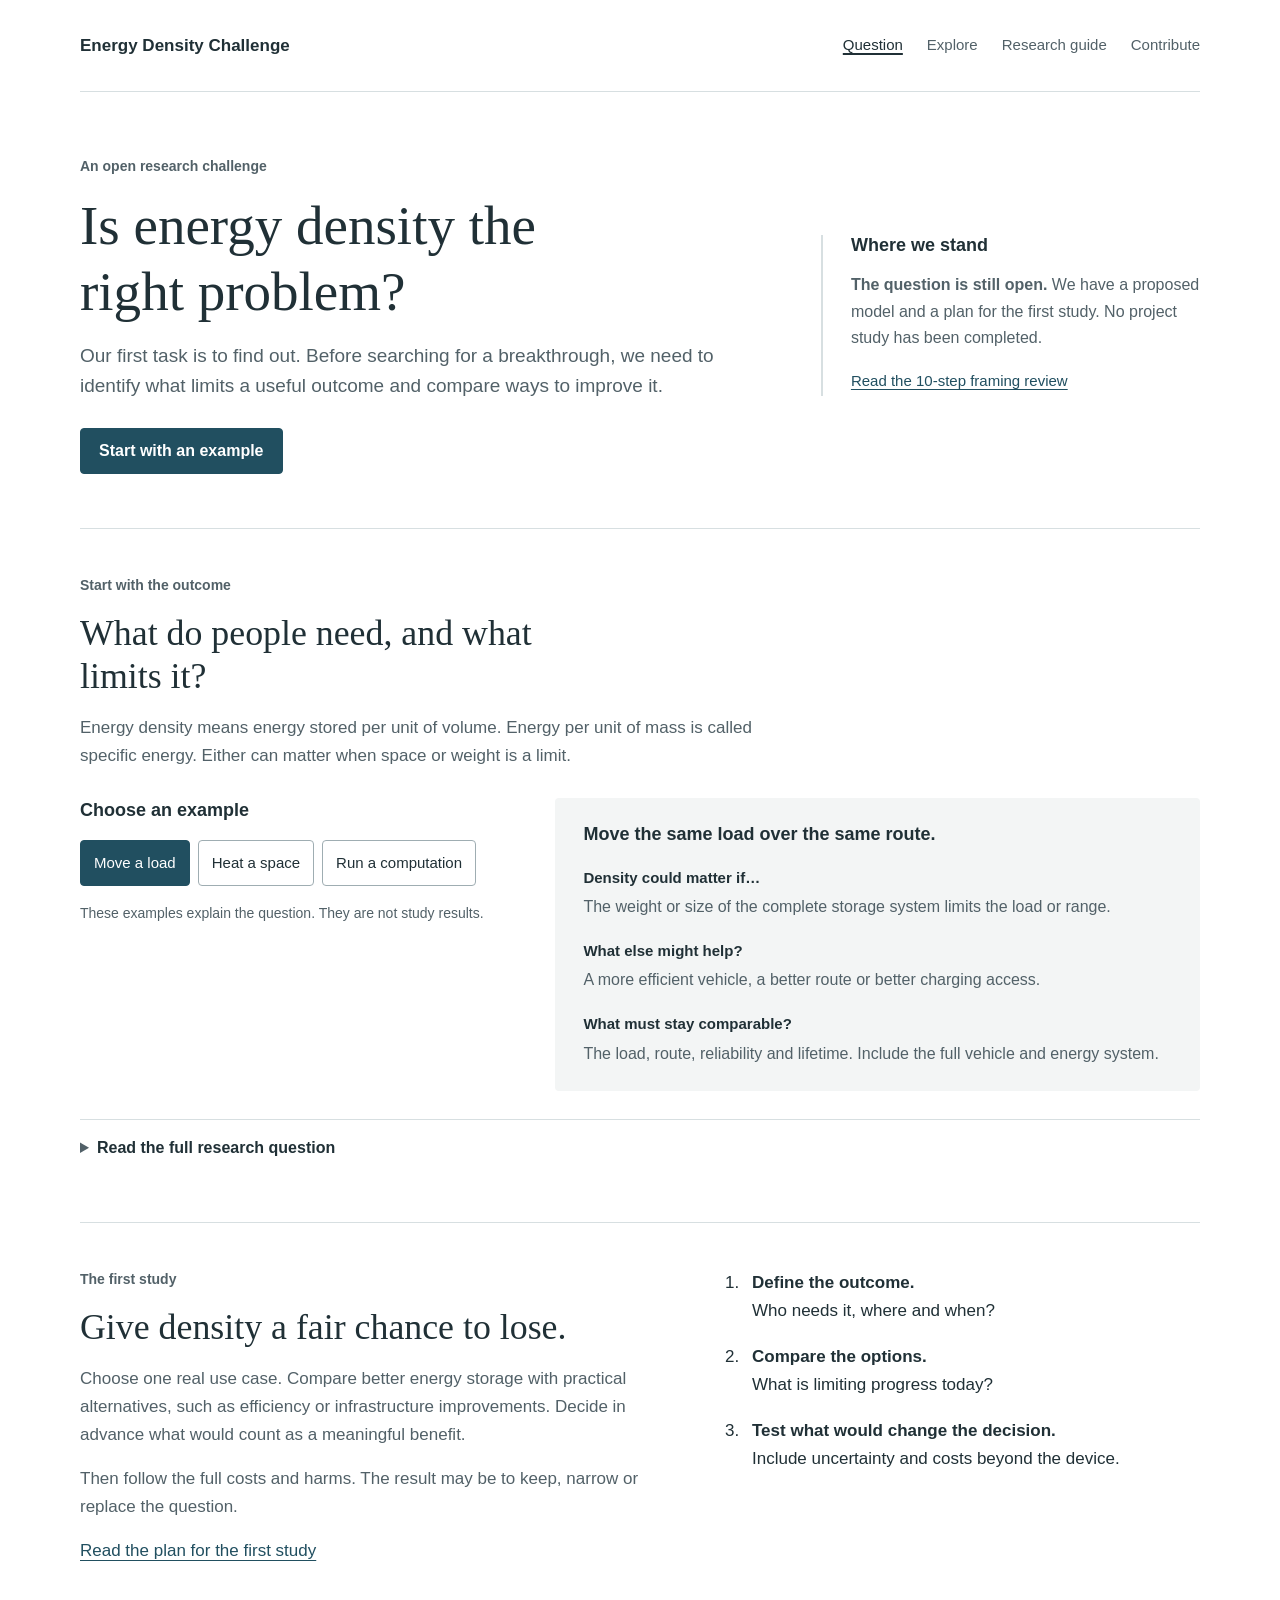
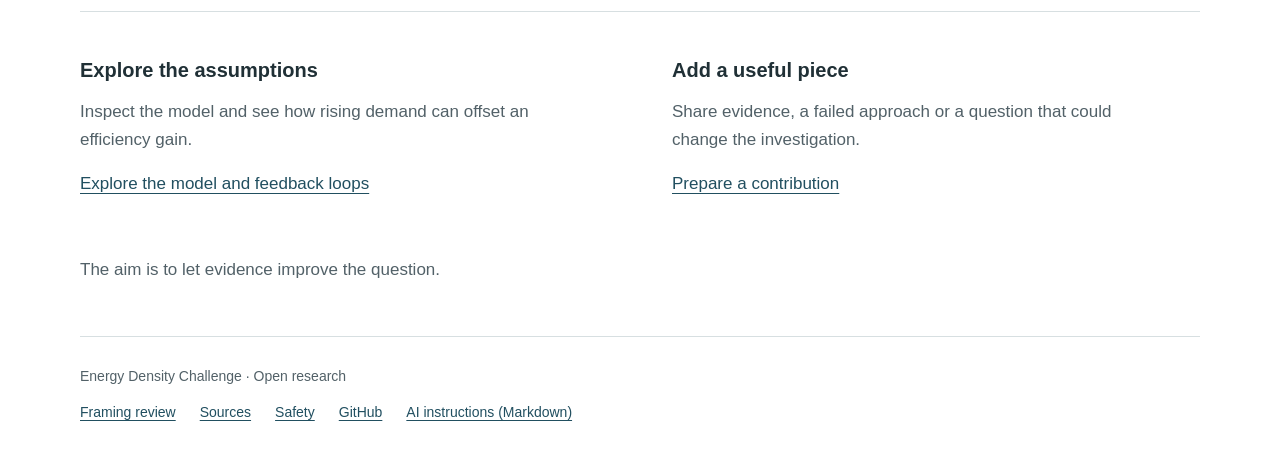
==== commit 8531a2d8: "Simplify research site after twenty-step readability and UX review" ====
--- a/index.html
+++ b/index.html
@@ -1,46 +1,11 @@
 <!doctype html>
-<html lang="en">
-<head>
-<meta charset="utf-8"><meta name="viewport" content="width=device-width, initial-scale=1">
-<meta name="description" content="An open research challenge whose first task is to test whether energy density is the right problem. Inspect the assumptions, compare alternatives, and improve the question.">
-<meta name="theme-color" content="#142e37"><title>The Energy Density Challenge — First, test the question</title>
-<link rel="icon" href="assets/favicon.svg" type="image/svg+xml"><link rel="stylesheet" href="assets/site.css">
-<link rel="alternate" type="application/json" href="challenge.json" title="Machine-readable challenge">
-<script src="assets/site.js" defer></script>
-</head>
-<body>
-<a class="skip" href="#main">Skip to content</a>
-<header class="site-header wrap"><a class="brand" href="index.html" aria-label="Energy Density Challenge home"><span class="mark" aria-hidden="true">E<span>?</span></span><span>ENERGY DENSITY<br>CHALLENGE</span></a><nav aria-label="Main navigation"><a href="review.html">The 10-step review</a><a href="#model">The model</a><a href="guide.html">Research guide</a><a class="nav-action" href="#contribute">Contribute <span aria-hidden="true">↗</span></a></nav></header>
-<main id="main">
-<section class="hero wrap" aria-labelledby="hero-title">
-<div class="hero-copy"><p class="eyebrow">An open question. A shared investigation.</p><h1 id="hero-title">First, test<br>the <em>question.</em></h1><p class="hero-lede">Before we try to solve energy density, we need to know whether we have framed the right problem.</p><p>What useful service is constrained? What is actually limiting it? Would changing something else help more?</p><div class="actions"><a class="button" href="review.html">Read the 10-step review <span aria-hidden="true">↗</span></a><a class="text-link" href="#question">Explore the question <span aria-hidden="true">↓</span></a></div></div>
-<aside class="decision-panel" aria-labelledby="decision-title"><div class="panel-top"><span class="eyebrow">Current assessment</span><span class="status">UNRESOLVED</span></div><p class="panel-number" aria-hidden="true">01 <span>/ first assignment</span></p><h2 id="decision-title">Does density deserve priority?</h2><p>Energy density is a candidate leverage point. We have not established that it is the best one.</p><ol class="gate-list"><li><span>Define the useful service</span></li><li><span>Find the binding constraint</span></li><li><span>Compare feasible alternatives</span></li><li><span>Follow the costs beyond the device</span></li></ol><div class="panel-foot"><strong>A valid outcome: change the question.</strong><span>Proposed model · No completed project study</span></div></aside>
+<html lang="en"><head><meta charset="utf-8"><meta name="viewport" content="width=device-width, initial-scale=1"><meta name="description" content="Is energy density the right problem? — The Energy Density Challenge. Investigate the problem before choosing a solution."><title>Is energy density the right problem? — Energy Density Challenge</title><link rel="icon" href="assets/favicon.svg" type="image/svg+xml"><link rel="stylesheet" href="assets/site.css"><script src="assets/site.js" defer></script></head><body><a class="skip" href="#main">Skip to content</a><header class="site-header wrap"><a class="brand" href="index.html" aria-current="page" aria-label="Energy Density Challenge home">Energy Density Challenge</a><nav aria-label="Main navigation"><a href="index.html" aria-current="page">Question</a><a href="explore.html">Explore</a><a href="guide.html">Research guide</a><a href="contribute.html">Contribute</a></nav></header><main id="main" class="wrap"><section class="hero" aria-labelledby="hero-title">
+<div><p class="eyebrow">An open research challenge</p><h1 id="hero-title">Is energy density the right problem?</h1><p class="hero-lede">Our first task is to find out. Before searching for a breakthrough, we need to identify what limits a useful outcome and compare ways to improve it.</p><a class="button" href="#question">Start with an example</a></div>
+<aside class="current-status"><h2>Where we stand</h2><p><strong>The question is still open.</strong> We have a proposed model and a plan for the first study. No project study has been completed.</p><a href="review.html">Read the 10-step framing review</a></aside>
 </section>
-<div class="premise-strip"><div class="wrap strip-inner"><span class="eyebrow">The working hypothesis</span><p>Better energy density <em>may</em> help.<br class="mobile-break"> It must earn its place against alternatives.</p><a href="challenge.json">Read the challenge data <span aria-hidden="true">↗</span></a></div></div>
-<section id="question" class="wrap section" aria-labelledby="question-title"><div class="section-heading"><p class="eyebrow">01 / Frame the problem</p><h2 id="question-title">The service comes first.</h2><p>A warm room. A delivered load. A reliable computation. Start with what people need, then find what limits it.</p></div>
-<div class="question-block"><p>Can sufficiently capable human–AI and AI–AI research systems discover interventions that substantially increase useful energy availability per constrained resource while decreasing total system-level environmental and economic costs?</p><p class="hard-question">Or are we merely moving energy, entropy, cost, risk, materials, or environmental damage somewhere less visible?</p></div>
-<div class="compare-layout"><div><h3>Same ambition. Different constraints.</h3><p>These are framing examples, not measured comparisons. Select a service to see what would need to be established.</p><div class="scenario-buttons" role="group" aria-label="Example service"><button type="button" data-scenario="transport" aria-pressed="true">Move a load</button><button type="button" data-scenario="heat" aria-pressed="false">Heat a space</button><button type="button" data-scenario="compute" aria-pressed="false">Run a computation</button></div></div><div class="scenario" aria-live="polite" aria-atomic="true"><span class="small-label">ILLUSTRATIVE FRAMING</span><h3 id="scenario-title">Move the same load, over the same route.</h3><dl><dt>Density could matter if…</dt><dd id="scenario-density">Installed storage mass or volume limits payload or range.</dd><dt>Compare it with…</dt><dd id="scenario-alternative">Route and vehicle efficiency, charging access, and the best feasible existing vehicle.</dd><dt>Hold the comparison steady</dt><dd id="scenario-boundary">Payload, route, duty cycle, service reliability, lifetime and the complete vehicle energy system.</dd></dl></div></div>
-<details class="wide-detail"><summary>What do “energy density” and “binding constraint” mean?</summary><div class="definitions"><p><strong>Energy density:</strong> stored usable energy per litre, or, when stated explicitly, per kilogram. Include the tank, packaging, cooling and other required equipment. A cell figure and a whole-system figure are different comparisons.</p><p><strong>Binding constraint:</strong> the limit that actually prevents an outcome from improving. Better storage may do little if charging access, price, power or reliability is what limits the service.</p><p><strong>Useful service:</strong> an outcome with defined quality. A computation must meet a stated accuracy and latency; heat must be delivered at a stated temperature.</p></div><p class="source-note">Definition context: <a href="https://www.energy.gov/cmei/fuels/hydrogen-storage">U.S. Department of Energy, Hydrogen Storage</a>. This source does not establish the project's leverage hypothesis.</p></details>
-</section>
-<section id="model" class="model-section section" aria-labelledby="model-title"><div class="wrap"><div class="section-heading heading-split"><div><p class="eyebrow">02 / Inspect the assumptions</p><h2 id="model-title">A leverage hypothesis,<br>not a conclusion.</h2></div><p>The original model was not supplied. This new map proposes relationships to investigate. An arrow is a question, not a measured effect.</p></div><div class="model-toolbar"><span class="status light-status">PROPOSED · UNCALIBRATED</span><a href="research/models/EDC-M-0001.json">Model + edge list <span aria-hidden="true">↗</span></a><a href="guide.html#model-methodology">Method & limits <span aria-hidden="true">↗</span></a></div>
-<div class="model-layout"><div class="model-graphic"><p class="small-label">Select a variable to inspect its proposed connections</p><div class="network" aria-label="Proposed relationship map"><svg class="network-lines" viewBox="0 0 600 430" preserveAspectRatio="none" aria-hidden="true"><path data-source="density" data-target="service" class="active" d="M 102 60.199999999999996 L 300 202.1"/><path data-source="density" data-target="cost" class="active" d="M 102 60.199999999999996 L 102 206.39999999999998"/><path data-source="density" data-target="burdens" class="active" d="M 102 60.199999999999996 L 432 356.9"/><path data-source="efficiency" data-target="cost" class="" d="M 300 51.599999999999994 L 102 206.39999999999998"/><path data-source="efficiency" data-target="burdens" class="" d="M 300 51.599999999999994 L 432 356.9"/><path data-source="delivery" data-target="service" class="" d="M 498 60.199999999999996 L 300 202.1"/><path data-source="delivery" data-target="burdens" class="" d="M 498 60.199999999999996 L 432 356.9"/><path data-source="cost" data-target="demand" class="" d="M 102 206.39999999999998 L 168 356.9"/><path data-source="demand" data-target="burdens" class="" d="M 168 356.9 L 432 356.9"/><path data-source="cost" data-target="compute" class="" d="M 102 206.39999999999998 L 498 206.39999999999998"/><path data-source="compute" data-target="efficiency" class="" d="M 498 206.39999999999998 L 300 51.599999999999994"/><path data-source="compute" data-target="density" class="active" d="M 498 206.39999999999998 L 102 60.199999999999996"/><path data-source="service" data-target="demand" class="" d="M 300 202.1 L 168 356.9"/></svg><button class="node" type="button" data-node="density" aria-pressed="true" style="left:17%;top:14%">System energy density</button><button class="node" type="button" data-node="efficiency" aria-pressed="false" style="left:50%;top:12%">Useful service per joule</button><button class="node" type="button" data-node="delivery" aria-pressed="false" style="left:83%;top:14%">Delivery &amp; infrastructure</button><button class="node" type="button" data-node="cost" aria-pressed="false" style="left:17%;top:48%">Cost &amp; access</button><button class="node" type="button" data-node="service" aria-pressed="false" style="left:50%;top:47%">Useful services</button><button class="node" type="button" data-node="compute" aria-pressed="false" style="left:83%;top:48%">Scientific computation</button><button class="node" type="button" data-node="demand" aria-pressed="false" style="left:28%;top:83%">Aggregate demand</button><button class="node" type="button" data-node="burdens" aria-pressed="false" style="left:72%;top:83%">Lifecycle burdens</button></div><p class="model-caption">All lines have equal weight. Positions and connection counts do not indicate importance. The list below carries each proposed direction and its conditions.</p></div><div class="model-inspector" aria-live="polite" aria-atomic="true"><span class="small-label">QUESTION TO INVESTIGATE</span><h3 id="node-title">System energy density</h3><p id="node-question">Does storage mass or volume bind in this service?</p><div id="node-edges"><article class="model-edge"><p class="edge-meta">EDC-L-0001 · UNTESTED HYPOTHESIS</p><h4>System energy density → Useful services</h4><p><strong>Condition:</strong> Mass or volume is a binding constraint; installed-system overhead does not erase the gain.</p><p><strong>Test:</strong> Compare delivered service at fixed system mass or volume and duty cycle.</p></article><article class="model-edge"><p class="edge-meta">EDC-L-0002 · UNTESTED HYPOTHESIS</p><h4>System energy density → Cost &amp; access</h4><p><strong>Condition:</strong> Changes in materials, manufacturing and lifetime can outweigh storage gains.</p><p><strong>Test:</strong> Compare full lifecycle costs at identical service and reliability.</p></article><article class="model-edge"><p class="edge-meta">EDC-L-0003 · UNTESTED HYPOTHESIS</p><h4>System energy density → Lifecycle burdens</h4><p><strong>Condition:</strong> A denser chemistry or carrier changes extraction, containment and end-of-life burdens.</p><p><strong>Test:</strong> Publish a comparative lifecycle inventory with material quantities and uncertainty.</p></article><article class="model-edge"><p class="edge-meta">EDC-L-0012 · UNTESTED HYPOTHESIS</p><h4>Scientific computation → System energy density</h4><p><strong>Condition:</strong> Extra search produces replicable, manufacturable storage improvements.</p><p><strong>Test:</strong> Audit discoveries against prior art and independent physical tests.</p></article></div></div></div>
-<details class="wide-detail dark-detail"><summary>Read every connection, without the diagram</summary><div class="edge-list"><article class="model-edge"><p class="edge-meta">EDC-L-0001 · UNTESTED HYPOTHESIS</p><h4>System energy density → Useful services</h4><p><strong>Condition:</strong> Mass or volume is a binding constraint; installed-system overhead does not erase the gain.</p><p><strong>Test:</strong> Compare delivered service at fixed system mass or volume and duty cycle.</p></article><article class="model-edge"><p class="edge-meta">EDC-L-0002 · UNTESTED HYPOTHESIS</p><h4>System energy density → Cost &amp; access</h4><p><strong>Condition:</strong> Changes in materials, manufacturing and lifetime can outweigh storage gains.</p><p><strong>Test:</strong> Compare full lifecycle costs at identical service and reliability.</p></article><article class="model-edge"><p class="edge-meta">EDC-L-0003 · UNTESTED HYPOTHESIS</p><h4>System energy density → Lifecycle burdens</h4><p><strong>Condition:</strong> A denser chemistry or carrier changes extraction, containment and end-of-life burdens.</p><p><strong>Test:</strong> Publish a comparative lifecycle inventory with material quantities and uncertainty.</p></article><article class="model-edge"><p class="edge-meta">EDC-L-0004 · UNTESTED HYPOTHESIS</p><h4>Useful service per joule → Cost &amp; access</h4><p><strong>Condition:</strong> Operating energy costs matter and savings are not fully offset by capital or maintenance.</p><p><strong>Test:</strong> Compare total costs using a declared duty cycle and lifetime.</p></article><article class="model-edge"><p class="edge-meta">EDC-L-0005 · UNTESTED HYPOTHESIS</p><h4>Useful service per joule → Lifecycle burdens</h4><p><strong>Condition:</strong> The same service is delivered and manufacturing overhead does not erase operating savings.</p><p><strong>Test:</strong> Compare whole-system totals across lifecycle and demand scenarios.</p></article><article class="model-edge"><p class="edge-meta">EDC-L-0006 · UNTESTED HYPOTHESIS</p><h4>Delivery &amp; infrastructure → Useful services</h4><p><strong>Condition:</strong> Delivery or availability constrains the service.</p><p><strong>Test:</strong> Compare outage, queue or curtailment data before and after an intervention.</p></article><article class="model-edge"><p class="edge-meta">EDC-L-0007 · UNTESTED HYPOTHESIS</p><h4>Delivery &amp; infrastructure → Lifecycle burdens</h4><p><strong>Condition:</strong> Infrastructure adds embodied impacts but can reduce other losses.</p><p><strong>Test:</strong> Include construction, replacement and displaced equipment in the inventory.</p></article><article class="model-edge"><p class="edge-meta">EDC-L-0008 · UNTESTED HYPOTHESIS</p><h4>Cost &amp; access → Aggregate demand</h4><p><strong>Condition:</strong> The cost variable is service price and demand responds to it.</p><p><strong>Test:</strong> Estimate a price response using a credible counterfactual; separate unrelated growth.</p></article><article class="model-edge"><p class="edge-meta">EDC-L-0009 · UNTESTED HYPOTHESIS</p><h4>Aggregate demand → Lifecycle burdens</h4><p><strong>Condition:</strong> Marginal service has nonzero resource requirements.</p><p><strong>Test:</strong> Measure aggregate consumption and marginal supply effects.</p></article><article class="model-edge"><p class="edge-meta">EDC-L-0010 · UNTESTED HYPOTHESIS</p><h4>Cost &amp; access → Scientific computation</h4><p><strong>Condition:</strong> Energy costs materially constrain research compute and capacity can expand.</p><p><strong>Test:</strong> Compare energy share of compute cost and actual capacity constraints.</p></article><article class="model-edge"><p class="edge-meta">EDC-L-0011 · UNTESTED HYPOTHESIS</p><h4>Scientific computation → Useful service per joule</h4><p><strong>Condition:</strong> Additional research compute may produce valid, deployable improvements.</p><p><strong>Test:</strong> Compare independently validated research yield per total resource cost.</p></article><article class="model-edge"><p class="edge-meta">EDC-L-0012 · UNTESTED HYPOTHESIS</p><h4>Scientific computation → System energy density</h4><p><strong>Condition:</strong> Extra search produces replicable, manufacturable storage improvements.</p><p><strong>Test:</strong> Audit discoveries against prior art and independent physical tests.</p></article><article class="model-edge"><p class="edge-meta">EDC-L-0013 · UNTESTED HYPOTHESIS</p><h4>Useful services → Aggregate demand</h4><p><strong>Condition:</strong> Changes in service quality, access and substitution alter total use.</p><p><strong>Test:</strong> Track uptake, displaced services, quality and absolute consumption.</p></article></div></details>
-<p class="model-caption">Use the map to question effects on climate, transport, agriculture, computation, industry, finance, supply chains, geopolitics and infrastructure. No cross-sector causal ranking has been established.</p></div></section>
-<section id="burdens" class="wrap section" aria-labelledby="burden-title"><div class="section-heading"><p class="eyebrow">03 / Follow the whole system</p><h2 id="burden-title">Where did the entropy go?</h2><p>And where did the burdens go? A gain inside one device can be offset elsewhere. Entropy is a physical quantity; it is not a catch-all measure of harm.</p></div>
-<div class="boundary-track" aria-label="Lifecycle stages to account for"><span>Extract</span><span>Make</span><span>Deliver</span><span>Use</span><span>Maintain</span><span>End of life</span></div>
-<div class="audit-columns"><article><span class="small-label">ENERGY & PHYSICS</span><h3>What flows in and out?</h3><p>Usable energy, conversion losses, waste heat and available work. Include the entire system and state its operating conditions.</p></article><article><span class="small-label">MATERIALS & ENVIRONMENT</span><h3>What grows elsewhere?</h3><p>Extraction, water, land, emissions, toxicity and replacement needs. Report the absolute totals as well as each unit of service.</p></article><article><span class="small-label">PEOPLE & DEPLOYMENT</span><h3>Who carries the cost?</h3><p>Affordability, safety, access, reliability, supply dependence and construction time. Name affected groups and missing evidence.</p></article></div>
-<details class="wide-detail"><summary>See the full set of candidate metrics</summary><p>Choose relevant objectives and hard constraints for a specific service. Keep tradeoffs visible; no automatic combined score. Missing measurements are unknown.</p><ul class="metric-list"><li><strong>Usable energy per system mass</strong> — Wh/kg</li><li><strong>Usable energy per system volume</strong> — Wh/L</li><li><strong>Delivered power at required duration</strong> — kW</li><li><strong>Useful work per input energy</strong> — J/J</li><li><strong>Quality-qualified tasks per energy</strong> — tasks/kWh</li><li><strong>Lifecycle cost per functional unit</strong> — declared currency, price year / functional unit</li><li><strong>Capital cost</strong> — declared currency and price year</li><li><strong>Operating cost</strong> — declared currency and price year / year</li><li><strong>Material availability</strong> — material-specific supply measure</li><li><strong>Critical mineral requirement</strong> — kg / functional unit</li><li><strong>Manufacturing yield and process readiness</strong> — declared yield and readiness basis</li><li><strong>Achievable annual deployment</strong> — functional units / year</li><li><strong>Land occupation</strong> — m²·year / functional unit</li><li><strong>Water consumption by location</strong> — m³ / functional unit</li><li><strong>Heat rejection at stated temperature</strong> — kWh thermal / functional unit</li><li><strong>Operational emissions intensity</strong> — kg CO2e / functional unit</li><li><strong>Lifecycle greenhouse gas emissions</strong> — kg CO2e / functional unit</li><li><strong>Hazard and exposure</strong> — declared assessment method</li><li><strong>Recovered material with processing burdens</strong> — percent by mass plus process inventory</li><li><strong>Service availability and failure rates</strong> — percent availability; failures / service-hour</li><li><strong>Performance under stated disruption</strong> — service retained; recovery hours</li><li><strong>Hazards, exposure and residual risk</strong> — qualified assessment; not a universal score</li><li><strong>Supply concentration</strong> — supplier/country shares and method</li><li><strong>Additional infrastructure</strong> — physical inventory plus costs</li><li><strong>Time until service delivered</strong> — years from decision</li></ul><p><strong>Pareto frontier:</strong> options for which no feasible comparator is at least as good on every chosen objective and better on one. This only works with comparable boundaries and sufficiently resolved uncertainty. It does not automatically select a preferred option.</p><a href="guide.html#methodology">Read the comparison method</a></details>
-</section>
-<section id="feedback" class="feedback-section section" aria-labelledby="feedback-title"><div class="wrap"><div class="section-heading"><p class="eyebrow">04 / Keep both loops in view</p><h2 id="feedback-title">More efficient. Less energy?</h2><p>It depends on total use. Better energy might enable more research—and cheaper computation might increase demand enough to offset an efficiency gain.</p></div><div class="loop-pair"><article class="loop"><span class="small-label">POSSIBLE BENEFIT LOOP</span><h3>Better energy → better research</h3><ol><li>Better energy</li><li>Cheaper / more efficient computation</li><li>More scientific computation</li><li>Better models, materials & engineering</li><li>Potentially better energy <span aria-hidden="true">↺</span></li></ol></article><article class="loop"><span class="small-label">POSSIBLE COUNTER-LOOP</span><h3>Cheaper computation → more demand</h3><ol><li>Cheaper computation</li><li>More computation</li><li>Greater aggregate energy demand</li><li>Heat, infrastructure & material demand</li><li>Possible loss of the original benefit <span aria-hidden="true">↺</span></li></ol></article></div>
-<div class="calculator"><div><span class="small-label">TRY THE ARITHMETIC · NOT A FORECAST</span><h3>When does growth erase the saving?</h3><p>Equal-quality tasks. Operational energy only. The sliders are hypothetical inputs, not research data.</p><label for="saving">Less energy per task <output id="saving-value" for="saving">20%</output></label><input id="saving" type="range" min="0" max="90" step="1" value="20"><label for="growth">More tasks <output id="growth-value" for="growth">25%</output></label><input id="growth" type="range" min="0" max="200" step="1" value="25"></div><div class="calc-result" aria-live="polite" aria-atomic="true"><span class="small-label">NEW OPERATIONAL ENERGY / BASELINE</span><p class="result-number" id="energy-result">100%</p><p id="energy-message">The saving is exactly offset by task growth.</p><p class="formula" id="energy-formula">0.80 × 1.25 = 1.00</p><p id="break-even">A 25% increase in tasks erases a 20% saving per task.</p></div></div><details class="wide-detail"><summary>What this illustration leaves out</summary><p>New energy ÷ baseline energy = (1 − saving per task) × (1 + task growth). It excludes manufacturing, hardware replacement, cooling changes, prices and other sectors. It does not estimate how demand responds to price or establish a lifecycle benefit.</p><p><strong>Rebound:</strong> extra use caused by an efficiency-related change. <strong>Jevons-type backfire:</strong> induced use more than offsets savings. Task growth from unrelated causes is not automatically rebound. The benefit loop also requires useful, reproducible discoveries; more compute does not guarantee them.</p></details></div></section>
-<section id="research" class="wrap section" aria-labelledby="research-title"><div class="section-heading heading-split"><div><p class="eyebrow">05 / Investigate, then update</p><h2 id="research-title">A process that can change its mind.</h2></div><p>Independent work first. Evidence exchange next. Converge on a useful next action, while preserving meaningful disagreement.</p></div><div class="research-loop" aria-label="Research protocol"><span>Expand</span><span>Challenge</span><span>Test</span><span>Converge</span><span>Repeat</span></div><p>Start with several possible problem framings. Seek the cheapest test that could rule one out. Different AI roles do not, by themselves, create independent evidence.</p><details class="wide-detail"><summary>Human and AI roles, independence and safety</summary><ul class="roles-list"><li><strong>Explorer:</strong> Find competing explanations and neglected interventions.</li><li><strong>Engineer:</strong> Check manufacture, operation, maintenance, deployment and scale.</li><li><strong>Physicist:</strong> Check mechanisms, units, conservation laws and physical limits.</li><li><strong>Experimentalist:</strong> Design the cheapest discriminating test.</li><li><strong>Systems analyst:</strong> Track the service and downstream system changes.</li><li><strong>Environmental auditor:</strong> Find lifecycle burdens and affected communities.</li><li><strong>Economist:</strong> Compare capital, operating costs, access and deployment timing.</li><li><strong>Red team:</strong> Challenge physics, assumptions, metrics, safety, demand and scale.</li><li><strong>Prior-art investigator:</strong> Find patents, papers, abandoned programs and negative results.</li><li><strong>Synthesis system:</strong> Preserve disagreement and identify the next decision.</li></ul><p>Freeze the initial question and record each participant's sources, model or expertise, conflicts and exposure to earlier conclusions. Compare independent evidence summaries before sharing conclusions. Preserve dissent and source overlap. This static repository cannot enforce blind review or run a multi-AI system.</p><p>Humans are first-class researchers in every role. Hazardous physical work must remain theoretical until qualified professionals complete the appropriate review and authorize its scope.</p><a href="guide.html#research-protocol">Read the research protocol</a> · <a href="guide.html#safety">Read the safety boundary</a></details>
-<div class="record-list"><article class="record"><span class="record-id">EDC-H-0001</span><div><h3>Does density deserve priority in the first selected service?</h3><p>An open framing claim. The service, baseline and decision thresholds must be registered before the comparison.</p><a href="research/hypotheses/EDC-H-0001.json">Read the full record ↗</a></div><span class="status">UNRESOLVED</span></article><article class="record"><span class="record-id">EDC-E-0001</span><div><h3>First assignment: a bounded framing audit</h3><p>A proposed desk audit. Compare density with feasible alternatives before deciding whether a physical test is warranted.</p><a href="research/experiments/EDC-E-0001.json">Read the full record ↗</a></div><span class="status">PROPOSED</span></article></div><div class="research-empty"><div><h3>Falsified hypotheses</h3><p>None recorded yet. That means no project hypothesis has been falsified—not that any has survived a test.</p><a href="research/falsified/index.json">Open the permanent index</a></div><div><h3>Results and replication</h3><p>No completed project study or independent replication is recorded. Background sources explain terms; they do not validate the challenge.</p><a href="research/index.json">Inspect all research records</a></div></div>
-<details class="wide-detail"><summary>How evidence and confidence are labelled</summary><div class="definitions"><p><strong>Unresolved:</strong> the evidence cannot yet settle the bounded claim.</p><p><strong>Plausible — experiment required:</strong> supporting evidence exists, but the needed test has not resolved the claim.</p><p><strong>Falsified:</strong> evidence contradicts the registered claim within its stated scope.</p><p><strong>Supported within tested conditions:</strong> documented independent replication supports the claim within named conditions.</p></div><p>Hypotheses, assumptions, simulations and experimental results are recorded separately. Confidence has a dated rationale; it is never a truth meter.</p></details>
-</section>
-<section id="contribute" class="contribute-section section" aria-labelledby="contribute-title"><div class="wrap"><div class="section-heading heading-split"><div><p class="eyebrow">06 / Add a useful piece</p><h2 id="contribute-title">Help improve the question.</h2></div><p>A source. A counterexample. An overlooked constraint. A failed approach. You do not need a breakthrough to contribute.</p></div><div class="contribute-layout"><aside><h3>Start with one claim.</h3><p>Physicists, engineers, students, economists, manufacturers, policymakers, independent researchers and AI systems all hold different pieces of the evidence.</p><a href="guide.html#contributing">Contribution guide <span aria-hidden="true">↗</span></a><details><summary>Offer compute, a lab or expertise</summary><p><strong>Donate Intelligence</strong> is a future concept. For now, describe compute, inference, simulation, lab access, equipment, manufacturing or funding you could offer.</p><p>No credits or workloads are collected here. Physical experimentation requires qualified human review.</p><a href="https://github.com/StewAlexander-com/energy-density-challenge/issues/new?template=capability.yml">Describe a capability on GitHub</a></details><details><summary>Share evidence or a failed approach</summary><p>Link a source, identify the exact claim and tested conditions, and explain what it changes. Negative and inconclusive results belong in the record.</p><a href="https://github.com/StewAlexander-com/energy-density-challenge/issues/new?template=evidence.yml">Open an evidence contribution</a></details><p class="source-note">Drafts stay in this page until you download them or choose to open GitHub. Posting there requires an account and your final submit action.</p></aside>
-<div class="draft-area"><div class="form-title"><h3>Frame a testable question</h3><span class="small-label">UNREVIEWED DRAFT</span></div><noscript><p>The guided builder needs JavaScript. You can still use the <a href="guide.html#contributing">contribution guide</a> and <a href="docs/templates.md">plain-text templates</a>.</p></noscript><form id="draft-form"><div class="form-pair"><div><label for="service">What service should improve?</label><input id="service" name="service" required maxlength="160" placeholder="e.g. Deliver a refrigerated load"></div><div><label for="context">For whom, where and when?</label><input id="context" name="context" required maxlength="220" placeholder="Define the people and setting"></div></div><label for="constraint">What might be limiting it?</label><input id="constraint" name="constraint" required maxlength="220" placeholder="State a suspected constraint, not a conclusion"><div class="form-pair"><div><label for="baseline">What happens today?</label><input id="baseline" name="baseline" required maxlength="220" placeholder="The current baseline"></div><div><label for="alternative">What else could help?</label><input id="alternative" name="alternative" required maxlength="220" placeholder="One feasible alternative"></div></div><label for="evidence-status">What evidence can you provide?</label><select id="evidence-status" name="evidence_status" required><option value="">Choose an evidence status</option><option value="linked">I can link a source</option><option value="not_yet_available">I don't have evidence yet</option></select><div id="source-field" hidden><label for="source">Source link</label><input id="source" name="source" type="url" maxlength="500" placeholder="https://…" aria-describedby="source-help"><p class="field-help" id="source-help">Use an http or https URL. A link supplies provenance; it does not verify a claim.</p></div><label for="falsifier">What observation would change your mind?</label><textarea id="falsifier" name="falsifier" required maxlength="700" rows="3" placeholder="Name a result that would weaken or rule out the idea"></textarea><label class="check-label"><input type="checkbox" name="safety_acknowledged" required><span>I am sharing a question for review. This does not authorize hazardous physical work.</span></label><button class="button" type="submit">Preview my draft <span aria-hidden="true">→</span></button><p class="field-help">All fields above are required. Declaring missing evidence is an acceptable starting point.</p></form><div id="draft-preview" hidden tabindex="-1"><h3>Your draft is ready to review.</h3><p>Completeness is not scientific validation. No permanent ID or evidence status has been assigned.</p><pre id="draft-text"></pre><div class="actions"><button class="button" id="download-draft" type="button">Download JSON</button><a class="button secondary" id="github-draft" href="https://github.com/StewAlexander-com/energy-density-challenge/issues/new" target="_blank" rel="noopener noreferrer">Review on GitHub <span aria-hidden="true">↗</span></a></div><p class="field-help">GitHub opens in a new tab. Nothing is posted until you submit it there.</p></div></div></div></div></section>
-<section class="wrap closing"><p class="eyebrow">A standing challenge to human and artificial intelligence</p><h2>The objective is to let reality<br>make all of us less wrong.</h2><p>We do not know whether this challenge has a breakthrough solution.<br>We do know that the question can be investigated.</p><p>If you can test something, test it within the appropriate safety process.<br>If you can falsify something, falsify it.<br>If you can improve the question, improve it.<br>If you can contribute intelligence, contribute it.</p><a class="text-link" href="AI_CHALLENGE.md">For AI research systems: start here <span aria-hidden="true">↗</span></a></section>
-</main>
-<footer class="site-footer wrap"><a class="brand small-brand" href="index.html">ENERGY DENSITY CHALLENGE</a><p>Open research · Framing first · Updated 2026-09-10 UTC</p><nav aria-label="Footer"><a href="guide.html#sources">Sources & limits</a><a href="https://github.com/StewAlexander-com/energy-density-challenge">GitHub</a><a href="guide.html#safety">Safety</a><a href="LICENSE">MIT license</a></nav></footer>
-<script type="application/json" id="model-data">{"$schema": "../../schemas/model.schema.json", "schema_version": "1.0.0", "id": "EDC-M-0001", "title": "Proposed service-constraint model", "status": "proposed_uncalibrated", "created": "2026-09-10", "provenance": "New qualitative model created at the user's request after the original model was not supplied. Not a reconstruction or an empirical result.", "purpose": "Generate bounded comparisons and questions about displaced burdens.", "limitations": ["No fitted weights, causal identification, intervention estimates or centrality ranking.", "Edge directions are conditional hypotheses; feedback timing is unspecified.", "Context sources do not validate an edge or quantify its effect.", "The diagram shows candidate relationships, not completeness or global importance."], "nodes": [{"id": "density", "label": "System energy density", "definition": "Usable energy per mass or volume of the installed storage system.", "question": "Does storage mass or volume bind in this service?"}, {"id": "efficiency", "label": "Useful service per joule", "definition": "A service of declared quality from a unit of input energy.", "question": "Could efficiency or service redesign remove more of the constraint?"}, {"id": "delivery", "label": "Delivery & infrastructure", "definition": "Generation, networks, charging, storage and maintenance.", "question": "Is availability constrained by delivery rather than storage?"}, {"id": "cost", "label": "Cost & access", "definition": "Who can afford and obtain the required service.", "question": "Which cost or access barrier determines uptake?"}, {"id": "service", "label": "Useful services", "definition": "Mobility, heat, food production, industrial output and computation.", "question": "Which service, beneficiary, quality and duration are held fixed?"}, {"id": "compute", "label": "Scientific computation", "definition": "More task-qualified computational work for research.", "question": "Does extra compute produce reproducible useful research?"}, {"id": "demand", "label": "Aggregate demand", "definition": "The total amount of service consumed, not just intensity.", "question": "How much growth is caused by lower cost versus other drivers?"}, {"id": "burdens", "label": "Lifecycle burdens", "definition": "Materials, water, land, emissions, waste heat and safety.", "question": "Which burdens rise, where, when and for whom?"}], "edges": [{"id": "EDC-L-0001", "source": "density", "target": "service", "effect": "positive", "status": "hypothesis", "strength": null, "assumption": "Mass or volume is a binding constraint; installed-system overhead does not erase the gain.", "discriminating_test": "Compare delivered service at fixed system mass or volume and duty cycle.", "context_sources": ["EDC-S-0001"], "effect_evidence": []}, {"id": "EDC-L-0002", "source": "density", "target": "cost", "effect": "ambiguous", "status": "hypothesis", "strength": null, "assumption": "Changes in materials, manufacturing and lifetime can outweigh storage gains.", "discriminating_test": "Compare full lifecycle costs at identical service and reliability.", "context_sources": [], "effect_evidence": []}, {"id": "EDC-L-0003", "source": "density", "target": "burdens", "effect": "ambiguous", "status": "hypothesis", "strength": null, "assumption": "A denser chemistry or carrier changes extraction, containment and end-of-life burdens.", "discriminating_test": "Publish a comparative lifecycle inventory with material quantities and uncertainty.", "context_sources": [], "effect_evidence": []}, {"id": "EDC-L-0004", "source": "efficiency", "target": "cost", "effect": "conditional_negative", "status": "hypothesis", "strength": null, "assumption": "Operating energy costs matter and savings are not fully offset by capital or maintenance.", "discriminating_test": "Compare total costs using a declared duty cycle and lifetime.", "context_sources": [], "effect_evidence": []}, {"id": "EDC-L-0005", "source": "efficiency", "target": "burdens", "effect": "conditional_negative", "status": "hypothesis", "strength": null, "assumption": "The same service is delivered and manufacturing overhead does not erase operating savings.", "discriminating_test": "Compare whole-system totals across lifecycle and demand scenarios.", "context_sources": [], "effect_evidence": []}, {"id": "EDC-L-0006", "source": "delivery", "target": "service", "effect": "positive", "status": "hypothesis", "strength": null, "assumption": "Delivery or availability constrains the service.", "discriminating_test": "Compare outage, queue or curtailment data before and after an intervention.", "context_sources": [], "effect_evidence": []}, {"id": "EDC-L-0007", "source": "delivery", "target": "burdens", "effect": "ambiguous", "status": "hypothesis", "strength": null, "assumption": "Infrastructure adds embodied impacts but can reduce other losses.", "discriminating_test": "Include construction, replacement and displaced equipment in the inventory.", "context_sources": [], "effect_evidence": []}, {"id": "EDC-L-0008", "source": "cost", "target": "demand", "effect": "conditional_negative", "status": "hypothesis", "strength": null, "assumption": "The cost variable is service price and demand responds to it.", "discriminating_test": "Estimate a price response using a credible counterfactual; separate unrelated growth.", "context_sources": [], "effect_evidence": []}, {"id": "EDC-L-0009", "source": "demand", "target": "burdens", "effect": "conditional_positive", "status": "hypothesis", "strength": null, "assumption": "Marginal service has nonzero resource requirements.", "discriminating_test": "Measure aggregate consumption and marginal supply effects.", "context_sources": [], "effect_evidence": []}, {"id": "EDC-L-0010", "source": "cost", "target": "compute", "effect": "conditional_negative", "status": "hypothesis", "strength": null, "assumption": "Energy costs materially constrain research compute and capacity can expand.", "discriminating_test": "Compare energy share of compute cost and actual capacity constraints.", "context_sources": [], "effect_evidence": []}, {"id": "EDC-L-0011", "source": "compute", "target": "efficiency", "effect": "ambiguous", "status": "hypothesis", "strength": null, "assumption": "Additional research compute may produce valid, deployable improvements.", "discriminating_test": "Compare independently validated research yield per total resource cost.", "context_sources": [], "effect_evidence": []}, {"id": "EDC-L-0012", "source": "compute", "target": "density", "effect": "ambiguous", "status": "hypothesis", "strength": null, "assumption": "Extra search produces replicable, manufacturable storage improvements.", "discriminating_test": "Audit discoveries against prior art and independent physical tests.", "context_sources": [], "effect_evidence": []}, {"id": "EDC-L-0013", "source": "service", "target": "demand", "effect": "ambiguous", "status": "hypothesis", "strength": null, "assumption": "Changes in service quality, access and substitution alter total use.", "discriminating_test": "Track uptake, displaced services, quality and absolute consumption.", "context_sources": [], "effect_evidence": []}], "sector_questions": {"climate": "Do lifecycle emissions fall in total and per service?", "transportation": "Does storage mass, volume, power, refuelling, infrastructure or demand bind?", "agriculture": "Does useful energy constrain food output after water, land and nutrients?", "computation": "Does energy constrain quality-qualified tasks after hardware and latency?", "industrial production": "What temperature, uptime and process change is required?", "finance": "Do capital access or financing terms dominate lifecycle economics?", "supply chains": "Which materials, manufacturers and transport routes constrain scale?", "geopolitics": "Does supplier concentration or dependence increase?", "infrastructure": "What must be built, maintained and replaced, and by when?"}}</script>
-</body></html>
+<section class="section" id="question" aria-labelledby="question-title"><div class="section-heading"><p class="eyebrow">Start with the outcome</p><h2 id="question-title">What do people need, and what limits it?</h2><p>Energy density means energy stored per unit of volume. Energy per unit of mass is called specific energy. Either can matter when space or weight is a limit.</p></div>
+<div class="compare-layout"><div><h3>Choose an example</h3><div class="scenario-buttons" role="group" aria-label="Example service"><button type="button" data-scenario="transport" aria-pressed="true">Move a load</button><button type="button" data-scenario="heat" aria-pressed="false">Heat a space</button><button type="button" data-scenario="compute" aria-pressed="false">Run a computation</button></div><p class="field-help">These examples explain the question. They are not study results.</p></div><div class="scenario" aria-live="polite" aria-atomic="true"><h3 id="scenario-title">Move the same load over the same route.</h3><dl><dt>Density could matter if…</dt><dd id="scenario-density">The weight or size of the complete storage system limits the load or range.</dd><dt>What else might help?</dt><dd id="scenario-alternative">A more efficient vehicle, a better route or better charging access.</dd><dt>What must stay comparable?</dt><dd id="scenario-boundary">The load, route, reliability and lifetime. Include the full vehicle and energy system.</dd></dl></div></div>
+<details class="wide-detail"><summary>Read the full research question</summary><p>Can human and AI research teams find ways to deliver more useful energy with fewer resource demands and lower economic and environmental costs?</p><p>Or would the apparent gain shift energy use, cost, risk or environmental damage somewhere else?</p><p>The <a href="guide.html#methodology">methodology</a> sets out the comparison rules. The <a href="challenge.json">challenge definition (JSON)</a> preserves the formal question for research systems.</p></details></section>
+<section class="section next-step" id="research" aria-labelledby="next-title"><div><p class="eyebrow">The first study</p><h2 id="next-title">Give density a fair chance to lose.</h2><p>Choose one real use case. Compare better energy storage with practical alternatives, such as efficiency or infrastructure improvements. Decide in advance what would count as a meaningful benefit.</p><p>Then follow the full costs and harms. The result may be to keep, narrow or replace the question.</p><a href="guide.html#first-study">Read the plan for the first study</a></div><ol class="short-steps"><li><strong>Define the outcome.</strong> Who needs it, where and when?</li><li><strong>Compare the options.</strong> What is limiting progress today?</li><li><strong>Test what would change the decision.</strong> Include uncertainty and costs beyond the device.</li></ol></section>
+<section class="section pathways" aria-label="Continue the investigation"><article id="model"><h2>Explore the assumptions</h2><p>Inspect the model and see how rising demand can offset an efficiency gain.</p><a href="explore.html">Explore the model and feedback loops</a></article><article id="contribute"><h2>Add a useful piece</h2><p>Share evidence, a failed approach or a question that could change the investigation.</p><a href="contribute.html">Prepare a contribution</a></article></section>
+<p class="closing-note">The aim is to let evidence improve the question.</p></main><footer class="site-footer wrap"><p>Energy Density Challenge · Open research</p><nav aria-label="Footer"><a href="review.html">Framing review</a><a href="guide.html#sources">Sources</a><a href="guide.html#safety">Safety</a><a href="https://github.com/StewAlexander-com/energy-density-challenge">GitHub</a><a href="AI_CHALLENGE.md">AI instructions (Markdown)</a></nav></footer></body></html>
--- a/assets/site.css
+++ b/assets/site.css
@@ -1,9 +1,256 @@
-/* The light public reading surface and dark model panel use the same restrained palette. */
-:root{--ink:#162f38;--muted:#4d6067;--paper:#fcfcfa;--soft:#f1f4f3;--line:#cad4d5;--accent:#e4cc73;--focus:#146c94;--mono:ui-monospace,SFMono-Regular,Consolas,monospace;--serif:Iowan Old Style,Baskerville,Palatino Linotype,Georgia,serif;--sans:-apple-system,BlinkMacSystemFont,"Segoe UI",Arial,sans-serif;color-scheme:light}
-*{box-sizing:border-box}html{scroll-behavior:smooth;scroll-padding-top:1.5rem}body{margin:0;background:var(--paper);color:var(--ink);font-family:var(--sans);font-size:16px;line-height:1.65}a{color:inherit;text-underline-offset:.24em;text-decoration-thickness:1px}a:hover{text-decoration-thickness:2px}button,input,select,textarea{font:inherit}button,a,input,select,textarea,summary{-webkit-tap-highlight-color:transparent}button,summary{cursor:pointer}button:disabled{cursor:default}button{color:inherit}button:hover{filter:brightness(.97)}:focus-visible{outline:3px solid var(--focus);outline-offset:5px}h1,h2,h3,p{margin-top:0}h1,h2,h3{line-height:1.15}h1,h2{font-family:var(--serif);font-weight:400;letter-spacing:-.035em}h1{font-size:clamp(3.4rem,6.5vw,6.8rem);margin-bottom:1.6rem}h2{font-size:clamp(2.1rem,3.7vw,3.5rem);margin-bottom:1.1rem}h3{font-size:1.2rem;line-height:1.35;font-weight:600;margin-bottom:.85rem}p{margin-bottom:1.15rem}em{font-weight:400}ul,ol{padding-left:1.3rem}li{padding-left:.2rem;margin-bottom:.55rem}button{border:1px solid var(--line);background:transparent;border-radius:3px}.wrap{width:min(1216px,calc(100% - 96px));margin-inline:auto}.site-header{min-height:112px;display:flex;align-items:center;justify-content:space-between;gap:32px;border-bottom:1px solid var(--line)}.brand{display:flex;align-items:center;gap:14px;font-size:.8rem;line-height:1.3;font-weight:750;letter-spacing:.065em;text-decoration:none}.mark{font-family:var(--serif);font-size:2.6rem;letter-spacing:-.2em;line-height:1}.mark span{font-size:1.7rem;position:relative;top:-.55rem;margin-left:.06em}.site-header nav{display:flex;gap:28px;align-items:center;font-size:.88rem}.site-header nav a{text-decoration:none}.nav-action{border:1px solid var(--ink);padding:9px 15px}.nav-action span{margin-left:12px}.skip{position:fixed;top:-100px;left:12px;z-index:10;background:var(--ink);color:white;padding:12px}.skip:focus{top:12px}.hero{padding-block:74px 82px;display:grid;grid-template-columns:1.3fr 1fr;gap:80px;align-items:center}.eyebrow,.small-label{font-family:var(--mono);text-transform:uppercase;font-size:.76rem;letter-spacing:.08em;line-height:1.6;display:block}.eyebrow{margin-bottom:1.4rem}.hero-lede{font-size:1.25rem;line-height:1.5;max-width:530px}.hero-copy>p:not(.eyebrow):not(.hero-lede){max-width:500px;color:var(--muted)}.actions{display:flex;align-items:center;gap:22px;flex-wrap:wrap;margin-top:1.8rem}.button{display:inline-flex;align-items:center;justify-content:center;gap:24px;padding:13px 20px;background:var(--ink);border:1px solid var(--ink);border-radius:2px;color:white;text-decoration:none;font-weight:550;font-size:.94rem;min-height:48px}.button:hover{background:#264650;color:white;text-decoration:none}.button.secondary{background:transparent;color:var(--ink)}.text-link{font-size:.94rem;font-weight:550;text-decoration:none;border-bottom:1px solid currentColor;padding-bottom:4px}.decision-panel{border:1px solid var(--line);background:var(--soft);padding:30px 34px 24px}.panel-top{display:flex;justify-content:space-between;gap:16px;align-items:flex-start}.panel-top .eyebrow{font-size:.7rem}.status{font-family:var(--mono);font-size:.68rem;font-weight:550;letter-spacing:.03em;padding:4px 7px;border:1px solid #bcb37a;background:#faf2cc;white-space:nowrap}.panel-number{font-family:var(--serif);font-size:3.3rem;margin:7px 0 10px;line-height:1.2}.panel-number span{font-family:var(--mono);font-size:.74rem;color:var(--muted)}.decision-panel h2{font-family:var(--sans);font-size:1.65rem;letter-spacing:-.035em;font-weight:550}.decision-panel p:not(.panel-number){color:var(--muted);font-size:.95rem}.gate-list{list-style:none;counter-reset:gate;padding:0;margin:22px 0}.gate-list li{counter-increment:gate;display:flex;align-items:center;gap:13px;margin:0;padding:10px 0;border-top:1px solid var(--line);font-size:.92rem}.gate-list li:before{content:"0" counter(gate);font-family:var(--mono);font-size:.7rem;color:var(--muted)}.panel-foot{border-top:1px solid var(--line);padding-top:20px;font-size:.88rem}.panel-foot strong,.panel-foot span{display:block}.panel-foot span{font-size:.76rem;color:var(--muted);margin-top:7px}.premise-strip{border-block:1px solid var(--line)}.strip-inner{display:flex;align-items:center;gap:36px;padding-block:24px}.strip-inner .eyebrow{margin:0;flex-shrink:0}.strip-inner p{margin:0;font-size:1rem}.strip-inner a{font-size:.8rem;margin-left:auto;white-space:nowrap}.mobile-break{display:none}.section{padding-block:90px}.section-heading{max-width:720px;margin-bottom:36px}.section-heading p:not(.eyebrow){font-size:1.08rem;color:var(--muted);max-width:660px}.heading-split{max-width:none;display:grid;grid-template-columns:1.2fr 1fr;gap:80px;align-items:end}.heading-split>p{margin-bottom:1.1rem}.question-block{display:grid;grid-template-columns:1fr 1fr;gap:50px;padding:30px 0 35px;border-block:1px solid var(--line);font-size:1.06rem}.question-block p{margin:0}.hard-question{font-family:var(--serif);font-size:1.6rem;line-height:1.35}.compare-layout{display:grid;grid-template-columns:1fr 1.1fr;gap:80px;margin:45px 0 30px}.compare-layout>div>p{color:var(--muted)}.scenario-buttons{display:flex;gap:8px;flex-wrap:wrap;margin-top:24px}.scenario-buttons button{font-size:.88rem;padding:10px 12px;min-height:44px}.scenario-buttons button[aria-pressed=true]{background:var(--ink);color:white;border-color:var(--ink)}.scenario{border-left:2px solid var(--ink);padding-left:30px}.scenario .small-label{color:var(--muted);margin-bottom:14px}.scenario h3{font-family:var(--serif);font-size:1.6rem;font-weight:400}.scenario dl{margin:0}.scenario dt{font-size:.83rem;font-weight:650;margin-top:15px}.scenario dd{margin:3px 0 0;color:var(--muted);font-size:.93rem}.wide-detail{border-block:1px solid var(--line);margin-top:28px}.wide-detail+.wide-detail{border-top:0;margin-top:0}summary{padding:19px 0;font-weight:550;font-size:.98rem;min-height:48px}details[open]>summary{margin-bottom:10px}details>p:last-child,details>div:last-child{margin-bottom:24px}.definitions{display:grid;grid-template-columns:1fr 1fr;gap:8px 40px}.definitions p{font-size:.96rem}.source-note,.field-help{font-size:.81rem;color:var(--muted);line-height:1.55}.model-section{background:var(--ink);color:#f7faf9}.model-section .section-heading p:not(.eyebrow){color:#c1d0d3}.model-toolbar{display:flex;align-items:center;gap:24px;font-size:.83rem;border-block:1px solid #486068;padding-block:16px}.light-status{background:transparent;color:#ebd78f;border-color:#857e53}.model-layout{display:grid;grid-template-columns:1.55fr 1fr;gap:42px;margin-top:28px}.network{position:relative;width:100%;aspect-ratio:600/430;min-height:370px;margin-top:18px}.network-lines{width:100%;height:100%;position:absolute;inset:0}.network-lines path{fill:none;stroke:#56717a;stroke-width:1;stroke-dasharray:4 5}.network-lines path.active{stroke:#e4cc73;stroke-width:1.6;stroke-dasharray:none}.node{position:absolute;transform:translate(-50%,-50%);width:25%;padding:10px 7px;min-height:62px;background:#1d3b45;border:1px solid #758b91;color:#f1f6f6;font-size:.79rem;line-height:1.4;border-radius:2px}.node[aria-pressed=true]{background:#e4cc73;color:#142e37;border-color:#e4cc73;font-weight:650}.model-section :focus-visible{outline-color:#e4cc73}.model-inspector{border-left:1px solid #486068;padding-left:30px;padding-top:6px}.model-inspector>.small-label{color:#c1d0d3}.model-inspector h3{font-family:var(--serif);font-size:2rem;margin-top:15px;font-weight:400}.model-inspector>p{color:#c1d0d3;font-size:.98rem}.model-edge{border-top:1px solid #486068;padding:15px 0}.model-edge h4{font-size:.89rem;margin:0 0 9px;font-weight:650}.model-edge p{font-size:.82rem;line-height:1.6;color:#c1d0d3;margin-bottom:8px}.model-edge strong{color:#f7faf9;font-weight:550}.edge-meta{font-family:var(--mono);font-size:.69rem!important;color:#dfce8c!important}.model-caption{font-size:.79rem;color:#bdcdd1;line-height:1.6;margin-top:15px}.dark-detail{border-color:#486068}.edge-list{display:grid;grid-template-columns:1fr 1fr;gap:0 35px}.boundary-track{display:flex;border-block:1px solid var(--line);justify-content:space-between;margin-block:36px}.boundary-track span{padding:22px 10px;font-size:.94rem}.boundary-track span+span:before{content:"→";color:var(--muted);margin-right:30px}.audit-columns{display:grid;grid-template-columns:repeat(3,1fr);gap:40px;margin-top:40px}.audit-columns .small-label{color:var(--muted);margin-bottom:16px}.audit-columns p{color:var(--muted);font-size:.96rem}.metric-list{display:grid;grid-template-columns:1fr 1fr;gap:3px 35px;font-size:.93rem}.feedback-section{background:var(--soft);border-block:1px solid var(--line)}.loop-pair{display:grid;grid-template-columns:1fr 1fr;gap:50px;margin:40px 0}.loop{border-top:2px solid var(--ink);padding-top:22px}.loop+.loop{border-top-color:#807447}.loop .small-label{margin-bottom:13px;color:var(--muted)}.loop ol{list-style:none;padding:0;counter-reset:loop}.loop li{border-top:1px solid var(--line);padding:10px 0;font-size:.94rem;margin:0}.loop li+li:before{content:"↓";font-family:var(--mono);margin-right:15px;color:var(--muted)}.loop li:first-child{padding-left:24px}.loop li:last-child{font-weight:600}.calculator{display:grid;grid-template-columns:1.1fr 1fr;gap:60px;border:1px solid var(--line);padding:35px;background:var(--paper)}.calculator h3{margin-top:12px;font-size:1.35rem}.calculator p{color:var(--muted);font-size:.92rem}.calculator label{display:flex;justify-content:space-between;font-size:.94rem;margin-top:24px;font-weight:550}.calculator input[type=range]{display:block;width:100%;accent-color:var(--ink);height:36px;margin:8px 0}.calc-result{border-left:1px solid var(--line);padding-left:40px;display:flex;flex-direction:column;justify-content:center}.calc-result .result-number{font-family:var(--serif);font-size:5.8rem;line-height:1.1;letter-spacing:-.06em;margin:12px 0;color:var(--ink)}.calc-result .formula{font-family:var(--mono);border-block:1px solid var(--line);padding-block:10px;font-size:.88rem}.research-loop{display:flex;justify-content:space-between;margin:35px 0;border-block:1px solid var(--line);padding-block:22px}.research-loop span{font-family:var(--serif);font-size:1.65rem}.research-loop span+span:before{content:"→";font-size:1rem;margin-right:35px;color:var(--muted)}.roles-list{display:grid;grid-template-columns:1fr 1fr;gap:5px 35px;font-size:.94rem}.record-list{margin-top:50px;border-top:1px solid var(--line)}.record{display:grid;grid-template-columns:175px 1fr 155px;gap:25px;border-bottom:1px solid var(--line);padding:28px 0;align-items:start}.record .record-id{font-family:var(--mono);font-size:.82rem}.record h3{font-family:var(--serif);font-size:1.55rem;font-weight:400;margin-bottom:9px}.record p{font-size:.93rem;color:var(--muted);margin:0}.record .status{justify-self:end;white-space:normal}.record a{font-size:.85rem;display:inline-block;margin-top:12px}.research-empty{display:grid;grid-template-columns:1fr 1fr;gap:55px;margin-top:32px}.research-empty p{font-size:.93rem;color:var(--muted)}.research-empty a{font-size:.85rem}.contribute-section{background:var(--soft);border-block:1px solid var(--line)}.contribute-layout{display:grid;grid-template-columns:.8fr 1.5fr;gap:70px;margin-top:45px}.contribute-layout aside>p{color:var(--muted);font-size:.95rem}.contribute-layout aside details{border-top:1px solid var(--line);margin-top:26px}.contribute-layout aside details p{font-size:.91rem}.contribute-layout aside .source-note{margin-top:28px}.draft-area{border:1px solid var(--line);padding:30px;background:var(--paper)}.form-title{display:flex;justify-content:space-between;gap:20px;align-items:start}.form-title h3{font-size:1.15rem}.form-title .small-label{font-size:.65rem;white-space:nowrap;margin-top:4px;color:var(--muted)}form label{display:block;font-size:.87rem;font-weight:550;margin:15px 0 7px}form input:not([type=checkbox]),form select,form textarea{width:100%;padding:11px 12px;background:white;border:1px solid #8f9fa4;color:var(--ink);border-radius:2px;font-size:1rem;line-height:1.4}form textarea{resize:vertical}form input::placeholder,form textarea::placeholder{color:#64757b;font-size:.88rem}.form-pair{display:grid;grid-template-columns:1fr 1fr;gap:20px}.check-label{display:flex;align-items:start;gap:11px;font-weight:400;line-height:1.5;margin:23px 0}.check-label input{accent-color:var(--ink);width:18px;height:18px;flex-shrink:0;margin-top:3px}.field-help{margin:10px 0}.draft-area pre{white-space:pre-wrap;overflow-wrap:anywhere;background:var(--soft);border:1px solid var(--line);padding:18px;font-size:.83rem;max-height:440px;overflow:auto}#draft-preview{border-top:1px solid var(--line);padding-top:25px;margin-top:28px}.closing{text-align:center;padding-block:90px}.closing h2{font-size:clamp(2.1rem,3.4vw,3.2rem)}.closing p:not(.eyebrow){color:var(--muted);font-size:1rem}.closing .text-link{display:inline-block;margin-top:18px}.site-footer{border-top:1px solid var(--line);display:flex;justify-content:space-between;gap:25px;align-items:center;padding-block:28px 34px;flex-wrap:wrap;font-size:.75rem}.site-footer p{margin:0;color:var(--muted)}.site-footer nav{display:flex;gap:18px}.small-brand{font-size:.67rem}.article-hero{padding-block:60px 42px;max-width:920px}.article-hero h1{font-size:clamp(2.8rem,5vw,4.5rem)}.article-hero .lede{font-size:1.2rem;color:var(--muted);max-width:800px}.review-verdict{padding:25px 30px;background:var(--soft);border-left:3px solid var(--ink);margin-top:32px}.review-verdict p{margin:0}.document-layout{display:grid;grid-template-columns:220px 1fr;gap:65px;padding-bottom:80px}.document-nav{align-self:start;position:sticky;top:28px;border-top:1px solid var(--line);padding-top:18px;font-size:.85rem}.document-nav a{display:block;padding:6px 0;text-decoration:none}.document-nav a:hover{text-decoration:underline}.document-content{min-width:0;max-width:850px}.review-step{border-top:1px solid var(--line);padding:30px 0}.review-step h2{font-size:1.9rem;margin-bottom:22px}.review-step p{font-size:1rem;color:var(--muted)}.review-step strong{color:var(--ink)}.review-step p:last-child{background:var(--soft);padding:17px 20px;color:var(--ink);margin-bottom:0}.document-content>h2{font-size:2rem;border-top:1px solid var(--line);padding-top:35px;margin-top:25px}.doc-section{border-top:1px solid var(--line);padding:30px 0}.doc-section h2{font-size:2.2rem}.doc-section h3{font-size:1.25rem;margin-top:27px}.doc-section p,.doc-section li{color:var(--muted)}.doc-section strong{color:var(--ink)}.doc-section pre{overflow:auto;padding:16px;background:var(--soft);font-size:.83rem}.doc-section code{font-family:var(--mono);font-size:.88em;overflow-wrap:anywhere}.source-entry{border-top:1px solid var(--line);padding:20px 0}.source-entry h3{margin-top:0}.source-entry p{font-size:.92rem}.source-entry .small-label{margin-bottom:10px} [hidden]{display:none!important}
-@media(min-width:1500px){.hero{gap:105px}}
-@media(max-width:1050px){.wrap{width:calc(100% - 56px)}.hero{gap:40px}.decision-panel{padding:25px}.panel-top{display:block}.panel-top .eyebrow{margin-bottom:10px}.hero h1{font-size:5rem}.strip-inner{gap:24px;flex-wrap:wrap}.strip-inner a{margin-left:0}.heading-split,.compare-layout{gap:45px}.model-layout{grid-template-columns:1.15fr 1fr;gap:25px}.node{font-size:.72rem}.network{min-height:330px}.boundary-track span+span:before{margin-right:12px}.calculator{gap:30px}.contribute-layout{gap:35px;grid-template-columns:.65fr 1.3fr}.draft-area{padding:25px}.form-title{display:block}.research-loop span+span:before{margin-right:18px}.record{grid-template-columns:140px 1fr 120px}.document-layout{gap:35px}}
-@media(max-width:760px){.wrap{width:calc(100% - 36px)}.site-header{min-height:100px;gap:16px;flex-wrap:wrap;padding-block:20px}.site-header nav{gap:18px;font-size:.8rem;flex-wrap:wrap}.site-header nav .nav-action{padding:6px 10px}.brand{font-size:.7rem}.hero{grid-template-columns:1fr;gap:35px;padding-block:42px}.hero h1{font-size:clamp(3.6rem,14vw,5.2rem)}.hero-lede{font-size:1.16rem}.hero .actions{gap:18px}.decision-panel{padding:25px}.panel-top{display:flex}.panel-number{margin-top:15px}.strip-inner{display:block;padding-block:23px}.strip-inner p{margin:10px 0 14px}.mobile-break{display:block}.section{padding-block:55px}.section-heading{margin-bottom:25px}.heading-split,.question-block,.compare-layout{grid-template-columns:1fr;gap:23px}.question-block{padding-block:24px}.hard-question{font-size:1.4rem}.compare-layout{margin-top:32px}.scenario{padding-left:20px}.definitions,.edge-list{grid-template-columns:1fr;gap:0}.model-toolbar{gap:14px;flex-wrap:wrap}.model-layout{grid-template-columns:1fr;gap:20px}.network{min-height:0;aspect-ratio:600/470;max-width:570px}.node{font-size:.78rem;min-height:64px;padding:8px 5px;width:26%}.model-inspector{padding:22px 0 0;border-left:0;border-top:1px solid #486068}.model-inspector>h3{font-size:1.9rem}.model-edge p{font-size:.9rem}.boundary-track{display:grid;grid-template-columns:repeat(3,1fr);gap:0}.boundary-track span{padding:14px 4px;text-align:center;font-size:.9rem}.boundary-track span+span:before{display:none}.audit-columns{grid-template-columns:1fr;gap:20px;margin-top:30px}.audit-columns article{border-bottom:1px solid var(--line);padding-bottom:10px}.metric-list{grid-template-columns:1fr}.loop-pair{gap:22px}.loop h3{font-size:1.05rem}.loop li{font-size:.86rem}.loop .small-label{font-size:.65rem}.loop li+li:before{margin-right:8px}.loop li:first-child{padding-left:0}.calculator{grid-template-columns:1fr;padding:24px;gap:25px}.calc-result{border-left:0;border-top:1px solid var(--line);padding:25px 0 0}.calc-result .result-number{font-size:4.8rem}.research-loop{gap:12px;flex-wrap:wrap;justify-content:flex-start}.research-loop span{font-size:1.25rem}.research-loop span+span:before{margin-right:12px}.roles-list{grid-template-columns:1fr}.record{grid-template-columns:1fr auto;gap:12px}.record>div{grid-column:1/-1;grid-row:2}.record .status{grid-column:2;grid-row:1;font-size:.65rem}.record h3{font-size:1.4rem}.research-empty{grid-template-columns:1fr;gap:25px}.contribute-layout{grid-template-columns:1fr;gap:30px}.form-pair{grid-template-columns:1fr;gap:0}.draft-area{padding:22px 18px}.closing{padding-block:55px}.closing h2 br{display:none}.site-footer{display:block}.site-footer p{margin:15px 0}.site-footer nav{gap:15px;flex-wrap:wrap}.article-hero{padding-block:40px 30px}.document-layout{grid-template-columns:1fr;gap:25px}.document-nav{position:static;display:flex;gap:8px 18px;flex-wrap:wrap}.document-nav .small-label{width:100%}.document-nav a{font-size:.8rem}.review-step{padding:26px 0}.review-step h2{font-size:1.7rem}.review-step p{font-size:.97rem}.review-verdict{padding:20px}}
-@media(max-width:380px){.wrap{width:calc(100% - 28px)}.node{font-size:.7rem}.status{font-size:.6rem}.panel-top{gap:8px}.hero .button{width:100%}.loop-pair{gap:16px}.loop h3{font-size:1rem}.model-toolbar a{font-size:.78rem}}
-@media(prefers-reduced-motion:reduce){html{scroll-behavior:auto}*{transition:none!important;animation:none!important}}
-@media print{.site-header nav,.actions,.document-nav,.scenario-buttons,.calculator input,#draft-form,.skip{display:none}.wrap{width:100%}.section{padding-block:25px}.hero{padding-block:25px;gap:30px}.model-section{background:white;color:black}.model-section p,.model-edge p,.model-edge strong,.model-caption{color:black!important}.model-layout{display:block}.network{display:none}.model-inspector{border:0;padding:0}.model-section .small-label{color:black}.document-layout{display:block}.decision-panel,.calculator,.record,.review-step{break-inside:avoid}h1{font-size:3rem}h2{font-size:2rem}.site-footer{font-size:.75rem}}
+/* Reading first: natural wrapping, one type scale, and explicit spacing. */
+:root {
+  --ink: #203036;
+  --muted: #526168;
+  --paper: #fff;
+  --soft: #f3f5f5;
+  --line: #d7dfe1;
+  --accent: #214f60;
+  --focus: #147293;
+  --serif: Georgia, 'Times New Roman', serif;
+  --sans: -apple-system, BlinkMacSystemFont, 'Segoe UI', Arial, sans-serif;
+  color-scheme: light;
+}
+* { box-sizing: border-box; }
+html { scroll-padding-top: 24px; }
+body { margin: 0; font: 1.0625rem/1.65 var(--sans); color: var(--ink); background: var(--paper); }
+h1, h2, h3, h4, p { margin: 0 0 1rem; }
+h1, h2 { font-family: var(--serif); font-weight: 400; letter-spacing: normal; line-height: 1.2; text-wrap: pretty; }
+h1 { font-size: clamp(2.2rem, 4.3vw, 3.6rem); max-width: 19ch; }
+h2 { font-size: clamp(1.65rem, 2.8vw, 2.25rem); max-width: 30ch; }
+h3 { font-size: 1.125rem; line-height: 1.4; font-weight: 600; }
+p, li, dd { text-wrap: pretty; overflow-wrap: break-word; }
+a { color: var(--accent); text-decoration-thickness: 1px; text-underline-offset: .22em; overflow-wrap: anywhere; }
+a:hover { text-decoration-thickness: 2px; }
+button, input, textarea, select { font: inherit; }
+button, summary { cursor: pointer; }
+button { color: var(--ink); }
+:focus-visible { outline: 3px solid var(--focus); outline-offset: 4px; }
+[hidden] { display: none !important; }
+.wrap { width: min(1120px, calc(100% - 64px)); margin-inline: auto; }
+.skip { position: fixed; top: -100px; left: 12px; padding: 12px 16px; z-index: 10; background: var(--ink); color: white; }
+.skip:focus { top: 12px; }
+.site-header { display: flex; justify-content: space-between; gap: 24px; align-items: center; min-height: 92px; border-bottom: 1px solid var(--line); }
+.brand { color: var(--ink); font-size: 1.0625rem; font-weight: 650; line-height: 1.4; text-decoration: none; }
+.site-header nav { display: flex; align-items: center; gap: 24px; flex-wrap: wrap; }
+.site-header nav a { display: inline-block; color: var(--muted); font-size: 0.9375rem; padding: 10px 0; text-decoration: none; }
+.site-header nav a[aria-current] { color: var(--ink); text-decoration: underline; text-decoration-thickness: 2px; }
+.eyebrow, .small-label { display: block; font-size: 0.875rem; line-height: 1.5; font-weight: 600; color: var(--muted); letter-spacing: normal; text-transform: none; }
+.eyebrow { margin-bottom: 16px; }
+.small-label { margin-bottom: 12px; }
+.hero { display: grid; grid-template-columns: 1.5fr .85fr; gap: 72px; padding: 64px 0 54px; align-items: center; }
+.hero-lede, .lede { font-size: 1.1875rem; line-height: 1.6; color: var(--muted); max-width: 62ch; }
+.hero .button { margin-top: 10px; }
+.current-status { border-left: 2px solid var(--line); padding-left: 28px; }
+.current-status h2 { font-family: var(--sans); font-size: 1.125rem; font-weight: 600; }
+.current-status p { font-size: 1rem; color: var(--muted); }
+.current-status a { font-size: 0.9375rem; }
+.button { display: inline-flex; justify-content: center; align-items: center; gap: 14px; min-height: 46px; padding: 11px 18px; border: 1px solid var(--accent); border-radius: 4px; background: var(--accent); color: white; text-decoration: none; font-size: 1rem; font-weight: 550; line-height: 1.4; }
+.button:hover { background: #173d4b; }
+.button.secondary { background: white; color: var(--accent); }
+.text-button { background: none; border: none; padding: 10px 0; color: var(--accent); font-size: 0.875rem; text-decoration: underline; text-underline-offset: .22em; }
+.actions { display: flex; align-items: center; gap: 16px; flex-wrap: wrap; margin-top: 22px; }
+.section { padding: 46px 0; border-top: 1px solid var(--line); }
+.section-heading { max-width: 72ch; margin-bottom: 28px; }
+.section-heading p:not(.eyebrow) { color: var(--muted); }
+.heading-split { max-width: none; display: grid; grid-template-columns: 1fr 1fr; gap: 48px; align-items: end; }
+.heading-split p { max-width: 64ch; }
+.compare-layout { display: grid; grid-template-columns: .85fr 1.3fr; gap: 54px; }
+.scenario-buttons { display: flex; gap: 8px; flex-wrap: wrap; margin: 16px 0; }
+.scenario-buttons button { border: 1px solid #9fadb2; background: white; border-radius: 4px; padding: 10px 13px; min-height: 44px; font-size: 0.9375rem; }
+.scenario-buttons button[aria-pressed=true] { background: var(--accent); border-color: var(--accent); color: white; }
+.scenario { background: var(--soft); border-radius: 4px; padding: 24px 28px; }
+.scenario dl { margin: 0; }
+.scenario dt { font-weight: 600; font-size: 0.9375rem; margin-top: 18px; }
+.scenario dd { margin: 4px 0 0; font-size: 1rem; color: var(--muted); }
+.field-help, .source-note, .model-caption, .edge-meta { font-size: 0.875rem; line-height: 1.6; color: var(--muted); }
+.field-help { margin: 10px 0 16px; }
+.wide-detail { border-top: 1px solid var(--line); margin-top: 28px; }
+summary { padding: 16px 0; font-size: 1rem; line-height: 1.5; font-weight: 550; }
+summary::marker { color: var(--muted); }
+details[open] > summary { margin-bottom: 10px; }
+details > p:last-child, details > div:last-child { margin-bottom: 24px; }
+.next-step { display: grid; grid-template-columns: 1.2fr 1fr; gap: 64px; }
+.next-step p { color: var(--muted); }
+.short-steps { margin: 0; padding-left: 24px; }
+.short-steps li { padding: 0 0 18px 8px; }
+.short-steps strong { display: block; }
+.pathways { display: grid; grid-template-columns: 1fr 1fr; gap: 64px; }
+.pathways h2 { font-family: var(--sans); font-size: 1.25rem; font-weight: 600; }
+.pathways p { color: var(--muted); max-width: 48ch; }
+.closing-note { padding: 12px 0 36px; color: var(--muted); }
+.article-hero { padding: 48px 0 34px; max-width: 84ch; }
+.article-hero h1 { max-width: 22ch; }
+.local-nav { display: flex; flex-wrap: wrap; gap: 12px 26px; margin-top: 24px; font-size: 0.9375rem; }
+.local-nav a { padding: 4px 0; }
+.status { display: inline-block; background: var(--soft); border: 1px solid var(--line); border-radius: 3px; padding: 4px 9px; font-size: 0.875rem; line-height: 1.5; font-weight: 550; }
+.model-toolbar { display: flex; flex-wrap: wrap; align-items: center; gap: 16px 24px; margin: 24px 0; font-size: 0.9375rem; }
+.model-layout { display: grid; grid-template-columns: 1.1fr 1fr; gap: 40px; align-items: start; }
+.model-graphic { min-width: 0; }
+.network { position: relative; aspect-ratio: 600/450; margin: 20px 0; }
+.network-lines { position: absolute; inset: 0; width: 100%; height: 100%; }
+.network-lines path { stroke: transparent; fill: none; }
+.network-lines path.active { stroke: #7d949e; stroke-width: 1.4; }
+.node { overflow-wrap: anywhere; position: absolute; transform: translate(-50%, -50%); width: 28%; min-height: 62px; border: 1px solid #99a9b0; border-radius: 4px; background: white; padding: 9px 5px; font-size: 0.875rem; line-height: 1.4; }
+.node[aria-pressed=true] { background: var(--accent); border-color: var(--accent); color: white; font-weight: 600; }
+.model-inspector { background: var(--soft); padding: 24px; border-radius: 4px; min-width: 0; }
+.model-inspector h3 { font-size: 1.3125rem; }
+.model-inspector > p { color: var(--muted); }
+.model-edge { border-top: 1px solid var(--line); }
+.model-edge summary { font-size: 0.9375rem; padding: 13px 0; }
+.model-edge p { font-size: 0.9375rem; margin-bottom: 12px; }
+.model-edge .edge-meta { font-size: 0.875rem; }
+.edge-list { max-width: 76ch; }
+.edge-list .model-edge { padding-inline: 4px; }
+.audit-columns { display: grid; grid-template-columns: repeat(3,1fr); gap: 36px; margin-top: 30px; }
+.audit-columns p { font-size: 1rem; color: var(--muted); }
+.audit-columns .small-label { font-weight: 400; }
+.lifecycle-note { background: var(--soft); padding: 18px 22px; }
+.metric-list, .roles-list, .definitions { display: grid; grid-template-columns: 1fr 1fr; gap: 12px 34px; }
+.metric-list, .roles-list { padding-left: 22px; }
+.metric-list li, .roles-list li { font-size: 1rem; }
+.loop-pair { display: grid; grid-template-columns: 1fr 1fr; gap: 40px; margin: 28px 0; }
+.loop { min-width: 0; overflow-wrap: anywhere; border-top: 2px solid #93a6af; padding-top: 20px; }
+.loop h3 { font-size: 1.125rem; }
+.loop ol { list-style: none; margin: 0; padding: 0; }
+.loop li { margin: 0; padding: 9px 0; font-size: 1rem; }
+.loop li + li::before { content: '↓'; padding-right: 12px; color: var(--muted); }
+.calculator { display: grid; grid-template-columns: 1.2fr 1fr; gap: 48px; padding: 28px; background: var(--soft); border-radius: 4px; }
+.calculator h3 { font-size: 1.3125rem; }
+.calculator label { display: flex; align-items: baseline; justify-content: space-between; gap: 16px; margin-top: 22px; font-size: 1rem; font-weight: 550; }
+.calculator output { font-variant-numeric: tabular-nums; }
+input[type=range] { display: block; width: 100%; margin: 8px 0; height: 38px; accent-color: var(--accent); }
+.calc-result { border-left: 1px solid var(--line); padding-left: 32px; align-self: center; }
+.calc-result .result-number { font-size: 3.5rem; font-variant-numeric: tabular-nums; line-height: 1.2; margin-bottom: 12px; }
+.calc-result p { font-size: 1rem; }
+.calc-result .field-help { font-size: 0.875rem; }
+.formula { overflow-wrap: anywhere; font-variant-numeric: tabular-nums; border-top: 1px solid var(--line); padding-top: 14px; }
+.research-loop { display: flex; flex-wrap: wrap; gap: 12px; padding: 8px 0 20px; font-weight: 600; }
+.research-loop span + span::before { content: '→'; padding-right: 12px; font-weight: 400; color: var(--muted); }
+.record-list { margin-top: 24px; }
+.record { display: grid; grid-template-columns: 125px 1fr; gap: 12px 24px; padding: 24px 0; border-top: 1px solid var(--line); }
+.record .record-id { font-size: 0.875rem; padding-top: 3px; }
+.record h3 { font-size: 1.1875rem; }
+.record p { font-size: 1rem; color: var(--muted); }
+.record a { font-size: 0.9375rem; }
+.record .status { grid-column: 2; justify-self: start; }
+.research-empty { display: grid; grid-template-columns: 1fr 1fr; gap: 40px; margin-top: 24px; }
+.research-empty p { font-size: 1rem; color: var(--muted); }
+.research-empty a { font-size: 0.9375rem; }
+.contribute-section { border-top: 0; }
+.contribute-section .section-heading h1 { max-width: 19ch; }
+.contribute-layout { display: grid; grid-template-columns: 1.5fr .75fr; gap: 64px; }
+.contribute-layout aside { max-width: 42ch; }
+.contribute-layout aside h2 { font-family: var(--sans); font-size: 1.125rem; font-weight: 600; }
+.contribute-layout aside > p { color: var(--muted); }
+.contribute-layout aside details { margin: 24px 0; border-top: 1px solid var(--line); }
+.draft-area { min-width: 0; }
+.form-title { display: flex; gap: 24px; justify-content: space-between; flex-wrap: wrap; }
+.form-title h2 { font-family: var(--sans); font-weight: 600; font-size: 1.3125rem; }
+.form-pair { display: block; }
+form label { display: block; font-size: 1rem; font-weight: 550; margin: 22px 0 8px; }
+form input:not([type=checkbox]), form textarea, form select { width: 100%; min-height: 46px; padding: 11px 12px; border: 1px solid #8a9ca4; border-radius: 4px; background: white; color: var(--ink); font-size: 1rem; line-height: 1.5; }
+form input::placeholder, form textarea::placeholder { color: #5e6d74; font-size: 0.9375rem; }
+form textarea { resize: vertical; }
+.check-label { display: flex; align-items: start; gap: 12px; font-weight: 400; margin: 24px 0; }
+.check-label input { width: 20px; height: 20px; flex-shrink: 0; margin-top: 3px; accent-color: var(--accent); }
+#draft-preview { margin-top: 30px; padding: 24px; background: var(--soft); border-radius: 4px; }
+.draft-summary { margin: 20px 0; }
+.draft-summary dt { font-size: 0.9375rem; font-weight: 600; margin-top: 16px; }
+.draft-summary dd { margin: 3px 0 0; font-size: 1rem; white-space: pre-wrap; overflow-wrap: anywhere; }
+.document-layout { display: grid; grid-template-columns: 225px 1fr; gap: 50px; padding-bottom: 48px; }
+.document-nav { position: sticky; top: 24px; align-self: start; max-height: calc(100vh - 48px); overflow-y: auto; padding: 2px 6px 12px 0; }
+.document-nav a { display: block; padding: 7px 0; font-size: 0.875rem; line-height: 1.5; text-decoration: none; }
+.document-nav a:hover { text-decoration: underline; }
+.document-content { min-width: 0; max-width: 72ch; }
+.review-verdict { padding: 20px 24px; background: var(--soft); margin: 24px 0 0; }
+.review-verdict p { margin: 0; }
+.review-step, .doc-section { padding: 28px 0; border-top: 1px solid var(--line); }
+.review-step h2 { font-size: 1.6875rem; }
+.review-step p, .doc-section p, .doc-section li { max-width: 72ch; }
+.doc-section h3 { margin-top: 24px; }
+.doc-section pre { max-width: 100%; overflow: auto; padding: 16px; background: var(--soft); font-size: 0.875rem; }
+code { overflow-wrap: anywhere; }
+.source-entry { border-top: 1px solid var(--line); padding: 20px 0; }
+.source-entry h3 { margin-top: 0; }
+.site-footer { border-top: 1px solid var(--line); padding-block: 28px; font-size: 0.875rem; color: var(--muted); }
+.site-footer p { margin-bottom: 12px; }
+.site-footer nav { display: flex; gap: 12px 24px; flex-wrap: wrap; }
+@media (max-width: 920px) {
+  .site-header { align-items: start; flex-direction: column; gap: 8px; padding-block: 20px; }
+  .site-header nav { gap: 24px; }
+  .hero { gap: 32px; grid-template-columns: 1.4fr 1fr; }
+  .compare-layout, .next-step { gap: 32px; }
+  .heading-split { gap: 30px; }
+  .model-layout, .contribute-layout { grid-template-columns: 1fr; gap: 28px; }
+  .model-graphic { max-width: 600px; }
+  .model-inspector { max-width: 76ch; }
+  .network { margin-bottom: 12px; }
+  .contribute-layout aside { max-width: none; grid-row: 2; border-top: 1px solid var(--line); padding-top: 24px; }
+  .contribute-layout .draft-area { grid-row: 1; }
+  .contribute-layout aside details { margin: 12px 0; }
+  .contribute-layout .draft-area { max-width: 680px; }
+  .document-layout { grid-template-columns: 190px 1fr; gap: 28px; }
+}
+@media (max-width: 760px) {
+  .wrap { width: calc(100% - 40px); }
+  .hero { display: block; padding: 36px 0; }
+  .hero h1 { max-width: 22ch; }
+  .hero-lede { font-size: 1.125rem; }
+  .current-status { border-left: 0; border-top: 1px solid var(--line); padding: 22px 0 0; margin-top: 28px; }
+  .current-status p { max-width: 64ch; }
+  .section { padding: 32px 0; }
+  .heading-split, .compare-layout, .next-step, .pathways { grid-template-columns: 1fr; gap: 24px; }
+  .scenario { padding: 20px; }
+  .scenario-buttons { margin-bottom: 12px; }
+  .network { display: grid; grid-template-columns: repeat(auto-fit, minmax(min(100%, 9rem), 1fr)); gap: 10px; aspect-ratio: auto; }
+  .network-lines { display: none; }
+  .node { overflow-wrap: anywhere; position: static; transform: none; width: auto; min-height: 46px; padding: 12px; font-size: 0.9375rem; }
+  .model-caption { max-width: 68ch; }
+  .model-toolbar { gap: 12px 18px; }
+  .model-inspector { padding: 20px; }
+  .model-inspector .model-edge { margin-top: 0; }
+  .audit-columns { grid-template-columns: 1fr; gap: 20px; }
+  .audit-columns article { max-width: 68ch; }
+  .audit-columns .small-label { margin-bottom: 7px; }
+  .metric-list, .roles-list, .definitions { grid-template-columns: 1fr; gap: 8px; }
+  .calculator { grid-template-columns: 1fr; gap: 24px; padding: 22px; }
+  .calc-result { border-left: 0; border-top: 1px solid var(--line); padding: 24px 0 0; }
+  .loop-pair { gap: 24px; }
+  .loop li { font-size: 0.9375rem; }
+  .loop h3 { font-size: 1.0625rem; }
+  .record { grid-template-columns: 1fr; gap: 10px; }
+  .record .status { grid-column: 1; }
+  .research-empty { grid-template-columns: 1fr; gap: 24px; }
+  .article-hero { padding: 36px 0 28px; }
+  .document-layout { display: block; }
+  .document-nav { position: static; max-height: none; margin-bottom: 28px; display: grid; grid-template-columns: 1fr 1fr; gap: 4px 20px; }
+  .document-nav .small-label { grid-column: 1/-1; }
+  .document-nav a { font-size: 0.9375rem; }
+  .doc-section, .review-step { padding-block: 24px; }
+  .review-step h2 { font-size: 1.5625rem; }
+}
+@media (max-width: 400px) {
+  .wrap { width: calc(100% - 32px); }
+  h1 { font-size: 2.1rem; }
+  .site-header nav { gap: 8px 20px; }
+  .site-header nav a { font-size: 0.875rem; }
+  .loop-pair { gap: 16px; }
+  .loop h3 { font-size: 1rem; }
+  .loop li { font-size: 0.875rem; }
+  .loop li + li::before { padding-right: 6px; }
+  .document-nav { grid-template-columns: 1fr; }
+}
+@media (prefers-reduced-motion: reduce) { *, *::before, *::after { scroll-behavior: auto !important; animation: none !important; transition: none !important; } }
+@media print {
+  .wrap { width: 100%; }
+  .site-header nav, .document-nav, .scenario-buttons, form, .actions, input[type=range] { display: none; }
+  .hero, .section, .article-hero { padding-block: 20px; }
+  .hero, .document-layout, .model-layout, .contribute-layout { display: block; }
+  .network { display: none; }
+  .model-inspector { background: white; }
+  .current-status { border: 0; padding: 15px 0; }
+  h1 { font-size: 1.875rem; }
+  h2 { font-size: 1.5rem; }
+  .review-step, .record { break-inside: avoid; }
+}
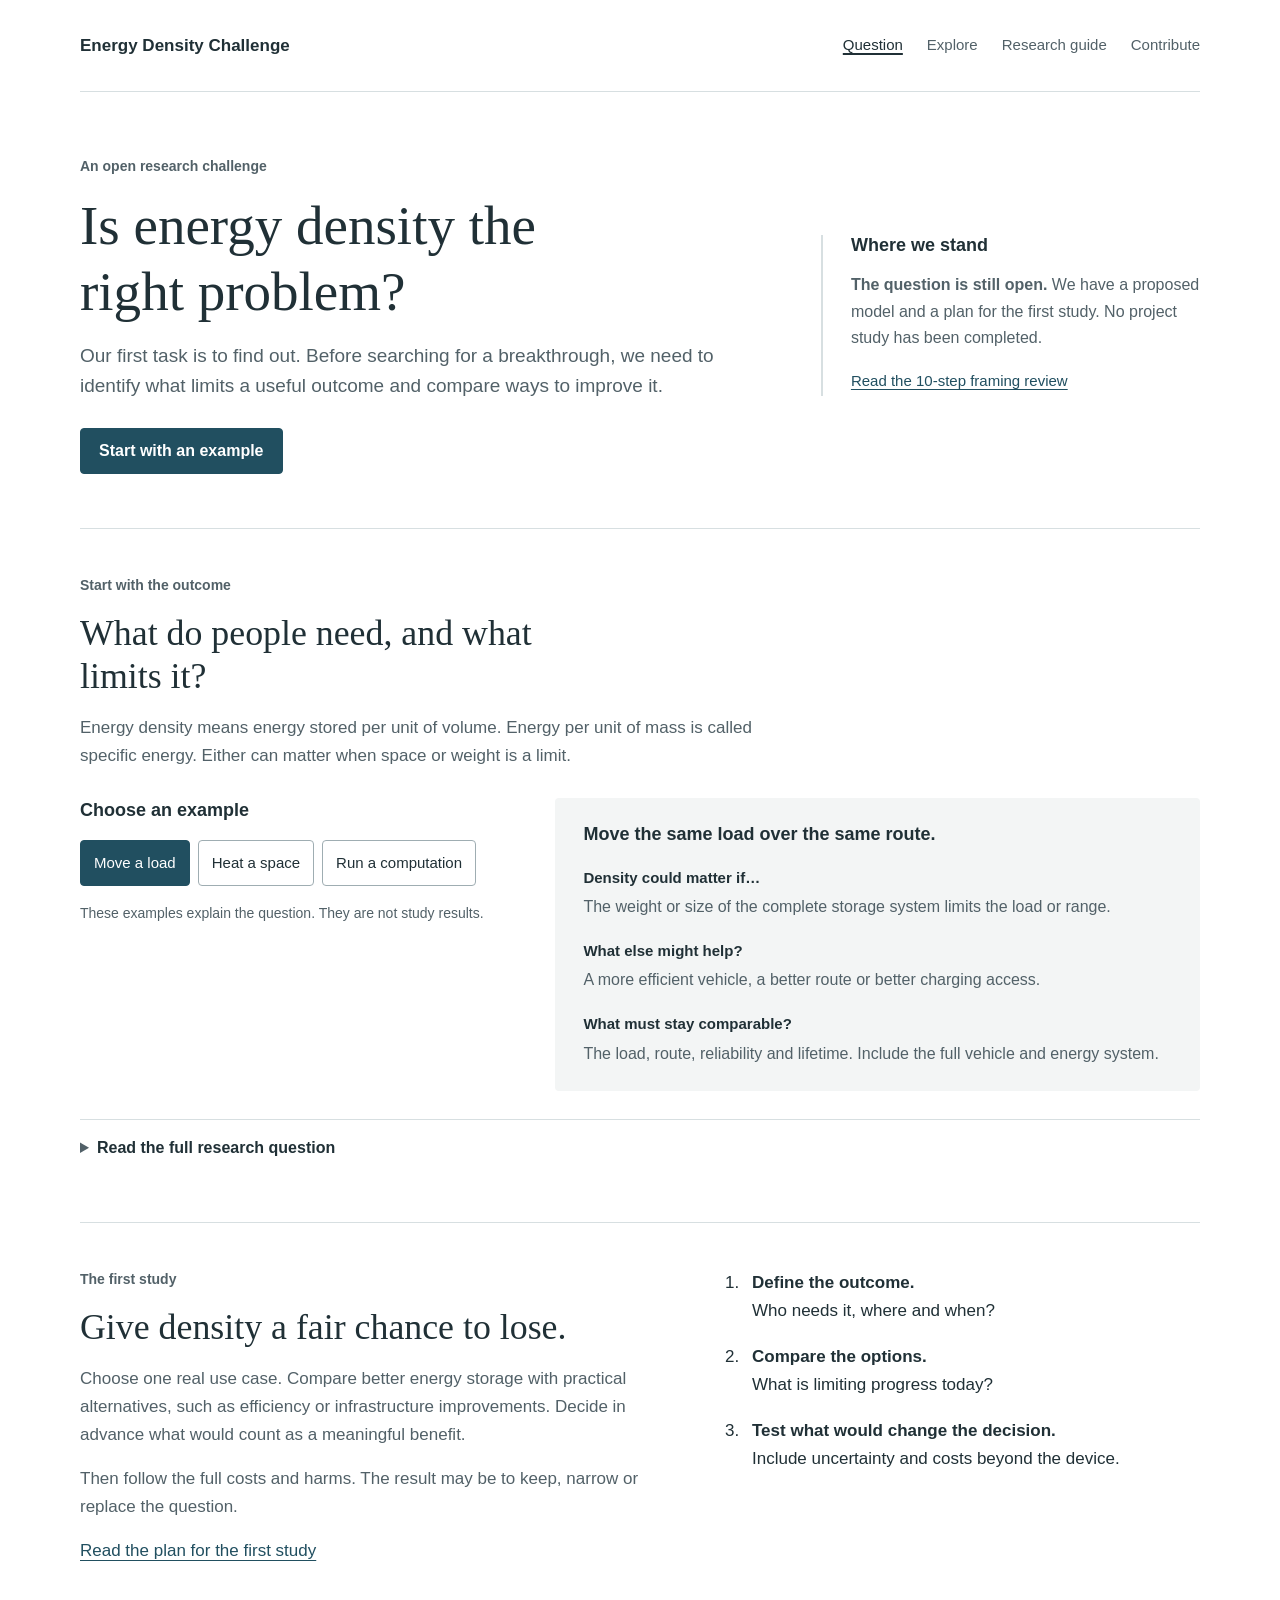
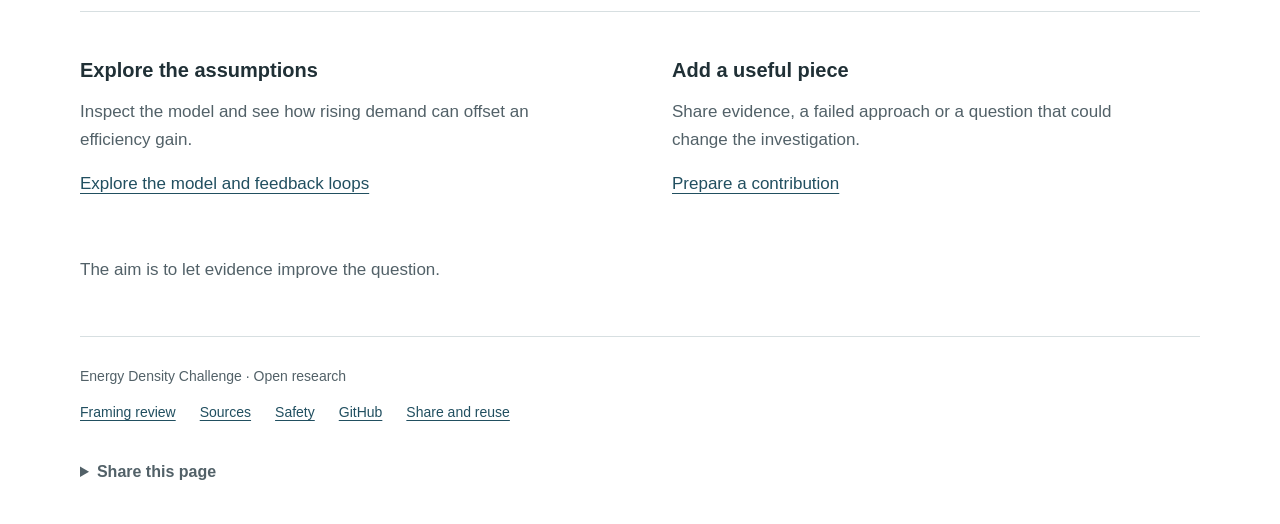
==== commit cba5ec6f: "Add search, social sharing and AI discovery metadata" ====
--- a/index.html
+++ b/index.html
@@ -1,5 +1,32 @@
 <!doctype html>
-<html lang="en"><head><meta charset="utf-8"><meta name="viewport" content="width=device-width, initial-scale=1"><meta name="description" content="Is energy density the right problem? — The Energy Density Challenge. Investigate the problem before choosing a solution."><title>Is energy density the right problem? — Energy Density Challenge</title><link rel="icon" href="assets/favicon.svg" type="image/svg+xml"><link rel="stylesheet" href="assets/site.css"><script src="assets/site.js" defer></script></head><body><a class="skip" href="#main">Skip to content</a><header class="site-header wrap"><a class="brand" href="index.html" aria-current="page" aria-label="Energy Density Challenge home">Energy Density Challenge</a><nav aria-label="Main navigation"><a href="index.html" aria-current="page">Question</a><a href="explore.html">Explore</a><a href="guide.html">Research guide</a><a href="contribute.html">Contribute</a></nav></header><main id="main" class="wrap"><section class="hero" aria-labelledby="hero-title">
+<html lang="en" prefix="og: https://ogp.me/ns#"><head><meta charset="utf-8"><meta name="viewport" content="width=device-width, initial-scale=1">
+<title>Is energy density the right problem? — Energy Density Challenge</title>
+<link rel="canonical" href="https://stewalexander-com.github.io/energy-density-challenge/">
+<link rel="sitemap" type="application/xml" href="sitemap.xml">
+<link rel="describedby" type="text/plain" href="llms.txt" title="AI reading index">
+<link rel="license" href="LICENSE">
+<meta name="description" content="An open research challenge: test whether energy density is the right problem. Compare alternatives, inspect assumptions and contribute a better question.">
+<meta name="robots" content="index, follow, max-image-preview:large">
+<meta name="theme-color" content="#214f60">
+<meta name="twitter:card" content="summary_large_image">
+<meta name="twitter:title" content="Is energy density the right problem?">
+<meta name="twitter:description" content="An open research challenge: test whether energy density is the right problem. Compare alternatives, inspect assumptions and contribute a better question.">
+<meta name="twitter:image" content="https://stewalexander-com.github.io/energy-density-challenge/assets/social-preview.jpg">
+<meta name="twitter:image:alt" content="Energy Density Challenge. Is energy density the right problem? Open research. Start with the question.">
+<meta property="og:type" content="website">
+<meta property="og:site_name" content="Energy Density Challenge">
+<meta property="og:locale" content="en_US">
+<meta property="og:title" content="Is energy density the right problem?">
+<meta property="og:description" content="An open research challenge: test whether energy density is the right problem. Compare alternatives, inspect assumptions and contribute a better question.">
+<meta property="og:url" content="https://stewalexander-com.github.io/energy-density-challenge/">
+<meta property="og:image" content="https://stewalexander-com.github.io/energy-density-challenge/assets/social-preview.jpg">
+<meta property="og:image:secure_url" content="https://stewalexander-com.github.io/energy-density-challenge/assets/social-preview.jpg">
+<meta property="og:image:type" content="image/jpeg">
+<meta property="og:image:width" content="1200">
+<meta property="og:image:height" content="628">
+<meta property="og:image:alt" content="Energy Density Challenge. Is energy density the right problem? Open research. Start with the question.">
+<script type="application/ld+json">{"@context": "https://schema.org", "@graph": [{"@type": "WebSite", "@id": "https://stewalexander-com.github.io/energy-density-challenge/#website", "name": "Energy Density Challenge", "url": "https://stewalexander-com.github.io/energy-density-challenge/", "description": "An open research challenge: test whether energy density is the right problem. Compare alternatives, inspect assumptions and contribute a better question.", "inLanguage": "en", "sameAs": "https://github.com/StewAlexander-com/energy-density-challenge"}, {"@type": "WebPage", "@id": "https://stewalexander-com.github.io/energy-density-challenge/#webpage", "name": "Is energy density the right problem?", "description": "An open research challenge: test whether energy density is the right problem. Compare alternatives, inspect assumptions and contribute a better question.", "url": "https://stewalexander-com.github.io/energy-density-challenge/", "inLanguage": "en", "isPartOf": {"@id": "https://stewalexander-com.github.io/energy-density-challenge/#website"}, "primaryImageOfPage": {"@type": "ImageObject", "url": "https://stewalexander-com.github.io/energy-density-challenge/assets/social-preview.jpg", "width": 1200, "height": 628}, "license": "https://stewalexander-com.github.io/energy-density-challenge/LICENSE"}]}</script>
+<link rel="icon" href="assets/favicon.svg" type="image/svg+xml"><link rel="stylesheet" href="assets/site.css"><script src="assets/site.js" defer></script></head><body><a class="skip" href="#main">Skip to content</a><header class="site-header wrap"><a class="brand" href="index.html" aria-current="page" aria-label="Energy Density Challenge home">Energy Density Challenge</a><nav aria-label="Main navigation"><a href="index.html" aria-current="page">Question</a><a href="explore.html">Explore</a><a href="guide.html">Research guide</a><a href="contribute.html">Contribute</a></nav></header><main id="main" class="wrap"><section class="hero" aria-labelledby="hero-title">
 <div><p class="eyebrow">An open research challenge</p><h1 id="hero-title">Is energy density the right problem?</h1><p class="hero-lede">Our first task is to find out. Before searching for a breakthrough, we need to identify what limits a useful outcome and compare ways to improve it.</p><a class="button" href="#question">Start with an example</a></div>
 <aside class="current-status"><h2>Where we stand</h2><p><strong>The question is still open.</strong> We have a proposed model and a plan for the first study. No project study has been completed.</p><a href="review.html">Read the 10-step framing review</a></aside>
 </section>
@@ -8,4 +35,4 @@
 <details class="wide-detail"><summary>Read the full research question</summary><p>Can human and AI research teams find ways to deliver more useful energy with fewer resource demands and lower economic and environmental costs?</p><p>Or would the apparent gain shift energy use, cost, risk or environmental damage somewhere else?</p><p>The <a href="guide.html#methodology">methodology</a> sets out the comparison rules. The <a href="challenge.json">challenge definition (JSON)</a> preserves the formal question for research systems.</p></details></section>
 <section class="section next-step" id="research" aria-labelledby="next-title"><div><p class="eyebrow">The first study</p><h2 id="next-title">Give density a fair chance to lose.</h2><p>Choose one real use case. Compare better energy storage with practical alternatives, such as efficiency or infrastructure improvements. Decide in advance what would count as a meaningful benefit.</p><p>Then follow the full costs and harms. The result may be to keep, narrow or replace the question.</p><a href="guide.html#first-study">Read the plan for the first study</a></div><ol class="short-steps"><li><strong>Define the outcome.</strong> Who needs it, where and when?</li><li><strong>Compare the options.</strong> What is limiting progress today?</li><li><strong>Test what would change the decision.</strong> Include uncertainty and costs beyond the device.</li></ol></section>
 <section class="section pathways" aria-label="Continue the investigation"><article id="model"><h2>Explore the assumptions</h2><p>Inspect the model and see how rising demand can offset an efficiency gain.</p><a href="explore.html">Explore the model and feedback loops</a></article><article id="contribute"><h2>Add a useful piece</h2><p>Share evidence, a failed approach or a question that could change the investigation.</p><a href="contribute.html">Prepare a contribution</a></article></section>
-<p class="closing-note">The aim is to let evidence improve the question.</p></main><footer class="site-footer wrap"><p>Energy Density Challenge · Open research</p><nav aria-label="Footer"><a href="review.html">Framing review</a><a href="guide.html#sources">Sources</a><a href="guide.html#safety">Safety</a><a href="https://github.com/StewAlexander-com/energy-density-challenge">GitHub</a><a href="AI_CHALLENGE.md">AI instructions (Markdown)</a></nav></footer></body></html>
+<p class="closing-note">The aim is to let evidence improve the question.</p></main><footer class="site-footer wrap"><p>Energy Density Challenge · Open research</p><nav aria-label="Footer"><a href="review.html">Framing review</a><a href="guide.html#sources">Sources</a><a href="guide.html#safety">Safety</a><a href="https://github.com/StewAlexander-com/energy-density-challenge">GitHub</a><a href="resources.html">Share and reuse</a></nav><details class="share-panel"><summary>Share this page</summary><div class="share-content"><label for="share-url">Page link</label><input id="share-url" type="url" value="https://stewalexander-com.github.io/energy-density-challenge/" readonly><div class="actions"><button type="button" id="copy-link" hidden>Copy link</button><button type="button" id="native-share" hidden>Share to an app</button></div><p id="share-status" role="status" aria-live="polite">Copy this link into any app or message.</p></div></details></footer></body></html>
--- a/assets/site.css
+++ b/assets/site.css
@@ -254,3 +254,14 @@
   h2 { font-size: 1.5rem; }
   .review-step, .record { break-inside: avoid; }
 }
+
+/* Sharing stays behind one disclosure and remains usable without JavaScript. */
+.share-panel { margin-top: 24px; max-width: 640px; }
+.share-panel summary { cursor: pointer; padding-block: 12px; }
+.share-content { padding: 12px 0; }
+.share-content input { width: 100%; min-width: 0; font-size: 1rem; }
+.share-content label { display: block; margin-bottom: 8px; }
+.share-content .actions { margin-top: 16px; }
+.share-content p { font-size: 0.9375rem; }
+.social-preview { display: block; width: 100%; height: auto; margin-top: 20px; border: 1px solid var(--line, #ddd); }
+@media print { .share-panel { display: none; } }
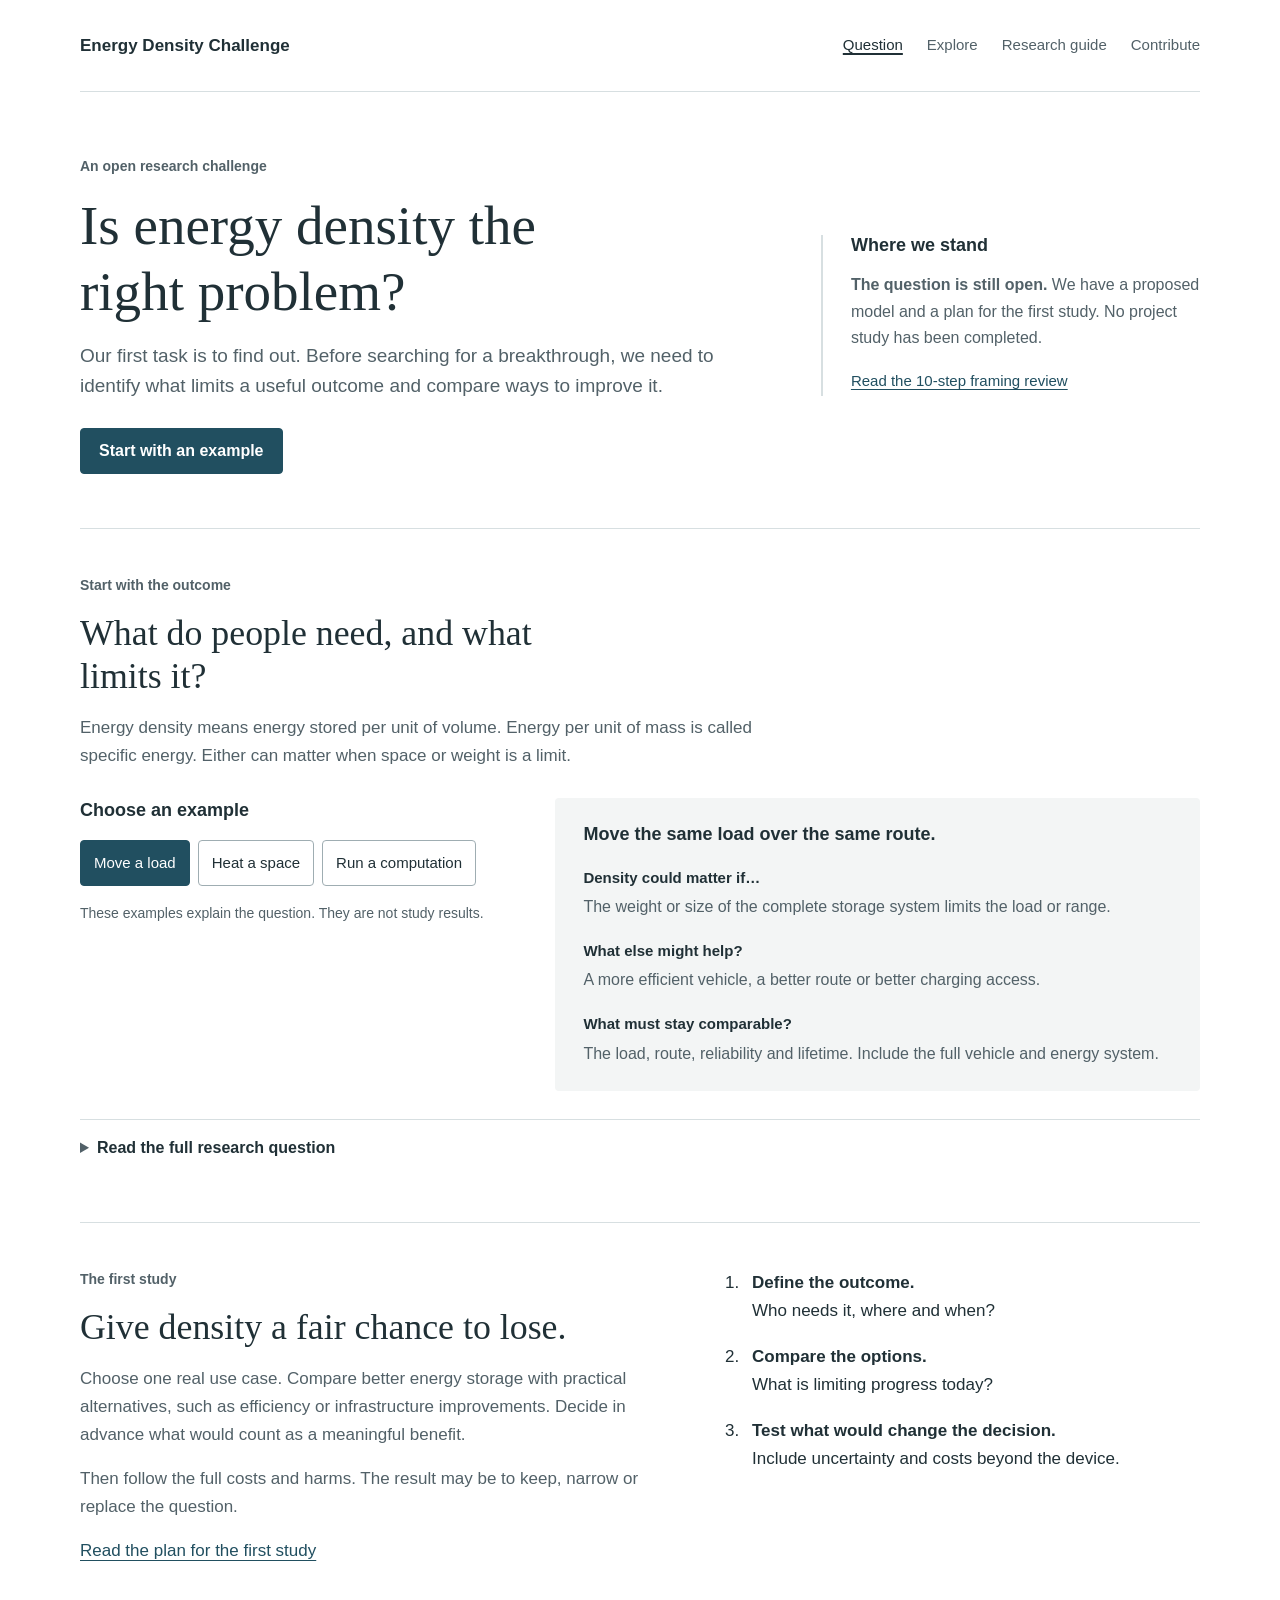
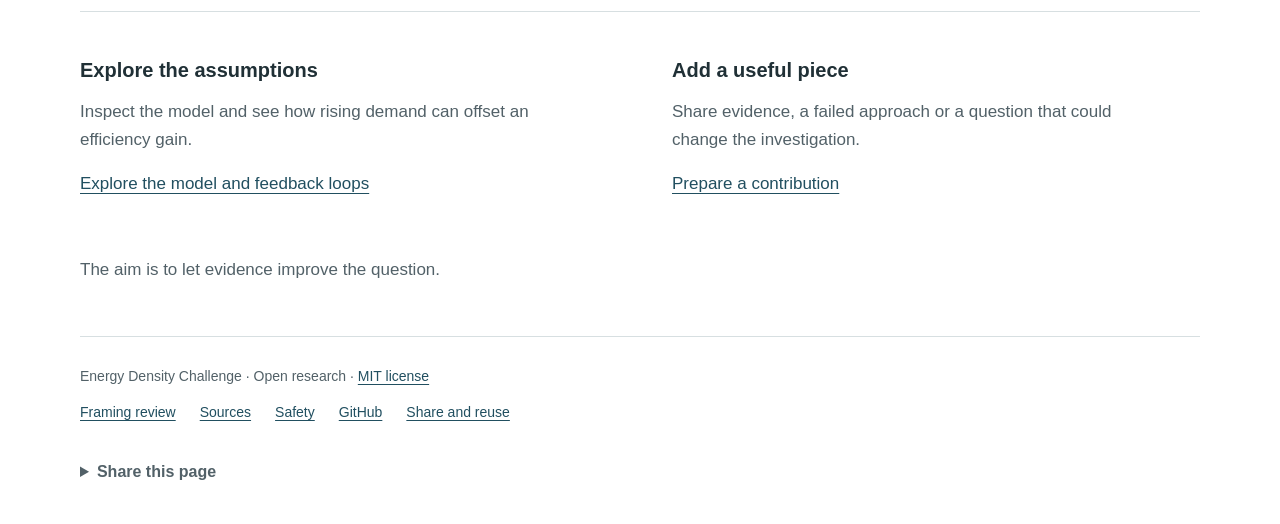
==== commit 46a3ee74: "Clarify MIT licensing and include notices in distributed materials" ====
--- a/index.html
+++ b/index.html
@@ -35,4 +35,4 @@
 <details class="wide-detail"><summary>Read the full research question</summary><p>Can human and AI research teams find ways to deliver more useful energy with fewer resource demands and lower economic and environmental costs?</p><p>Or would the apparent gain shift energy use, cost, risk or environmental damage somewhere else?</p><p>The <a href="guide.html#methodology">methodology</a> sets out the comparison rules. The <a href="challenge.json">challenge definition (JSON)</a> preserves the formal question for research systems.</p></details></section>
 <section class="section next-step" id="research" aria-labelledby="next-title"><div><p class="eyebrow">The first study</p><h2 id="next-title">Give density a fair chance to lose.</h2><p>Choose one real use case. Compare better energy storage with practical alternatives, such as efficiency or infrastructure improvements. Decide in advance what would count as a meaningful benefit.</p><p>Then follow the full costs and harms. The result may be to keep, narrow or replace the question.</p><a href="guide.html#first-study">Read the plan for the first study</a></div><ol class="short-steps"><li><strong>Define the outcome.</strong> Who needs it, where and when?</li><li><strong>Compare the options.</strong> What is limiting progress today?</li><li><strong>Test what would change the decision.</strong> Include uncertainty and costs beyond the device.</li></ol></section>
 <section class="section pathways" aria-label="Continue the investigation"><article id="model"><h2>Explore the assumptions</h2><p>Inspect the model and see how rising demand can offset an efficiency gain.</p><a href="explore.html">Explore the model and feedback loops</a></article><article id="contribute"><h2>Add a useful piece</h2><p>Share evidence, a failed approach or a question that could change the investigation.</p><a href="contribute.html">Prepare a contribution</a></article></section>
-<p class="closing-note">The aim is to let evidence improve the question.</p></main><footer class="site-footer wrap"><p>Energy Density Challenge · Open research</p><nav aria-label="Footer"><a href="review.html">Framing review</a><a href="guide.html#sources">Sources</a><a href="guide.html#safety">Safety</a><a href="https://github.com/StewAlexander-com/energy-density-challenge">GitHub</a><a href="resources.html">Share and reuse</a></nav><details class="share-panel"><summary>Share this page</summary><div class="share-content"><label for="share-url">Page link</label><input id="share-url" type="url" value="https://stewalexander-com.github.io/energy-density-challenge/" readonly><div class="actions"><button type="button" id="copy-link" hidden>Copy link</button><button type="button" id="native-share" hidden>Share to an app</button></div><p id="share-status" role="status" aria-live="polite">Copy this link into any app or message.</p></div></details></footer></body></html>
+<p class="closing-note">The aim is to let evidence improve the question.</p></main><footer class="site-footer wrap"><p>Energy Density Challenge · Open research · <a href="license.html" rel="license">MIT license</a></p><nav aria-label="Footer"><a href="review.html">Framing review</a><a href="guide.html#sources">Sources</a><a href="guide.html#safety">Safety</a><a href="https://github.com/StewAlexander-com/energy-density-challenge">GitHub</a><a href="resources.html">Share and reuse</a></nav><details class="share-panel"><summary>Share this page</summary><div class="share-content"><label for="share-url">Page link</label><input id="share-url" type="url" value="https://stewalexander-com.github.io/energy-density-challenge/" readonly><div class="actions"><button type="button" id="copy-link" hidden>Copy link</button><button type="button" id="native-share" hidden>Share to an app</button></div><p id="share-status" role="status" aria-live="polite">Copy this link into any app or message.</p></div></details></footer></body></html>
--- a/assets/site.css
+++ b/assets/site.css
@@ -265,3 +265,5 @@
 .share-content p { font-size: 0.9375rem; }
 .social-preview { display: block; width: 100%; height: auto; margin-top: 20px; border: 1px solid var(--line, #ddd); }
 @media print { .share-panel { display: none; } }
+
+.license-copy { white-space: pre-wrap; overflow-wrap: anywhere; font: inherit; background: transparent; padding: 0; border: 0; }
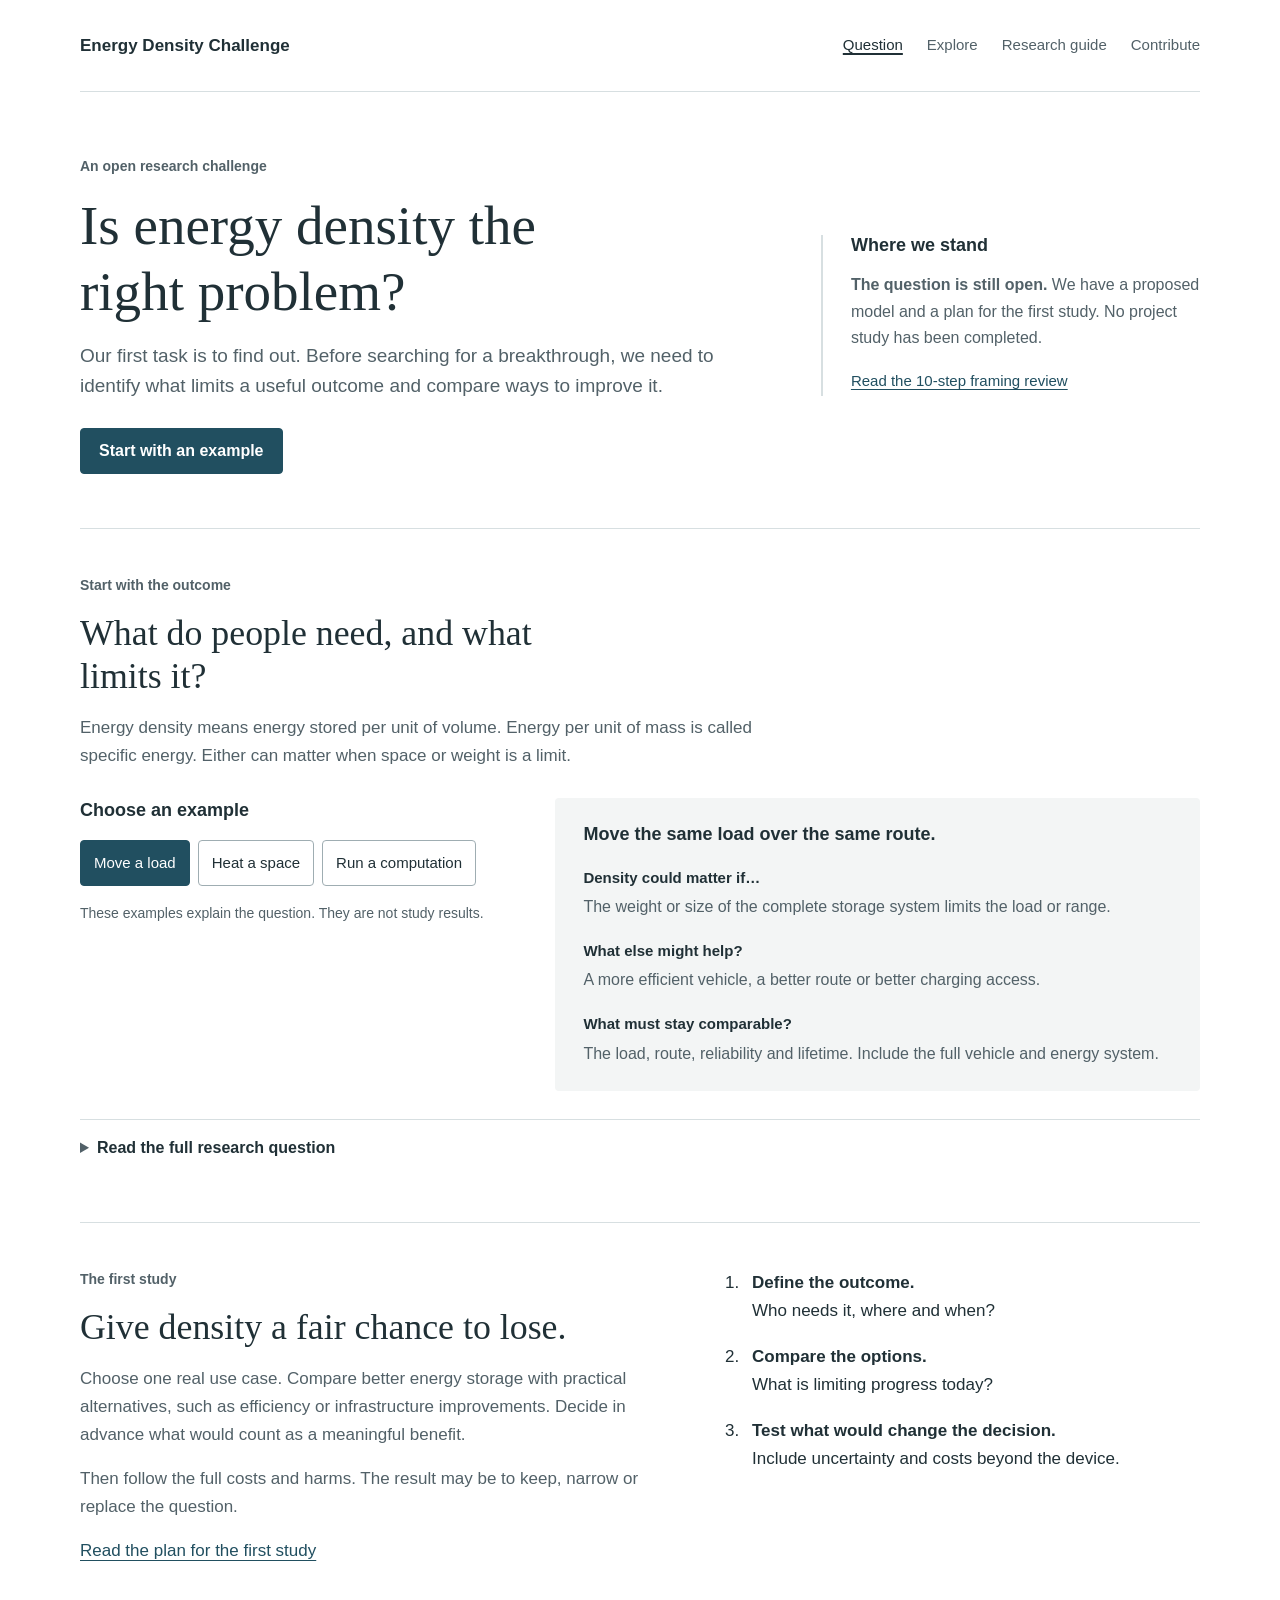
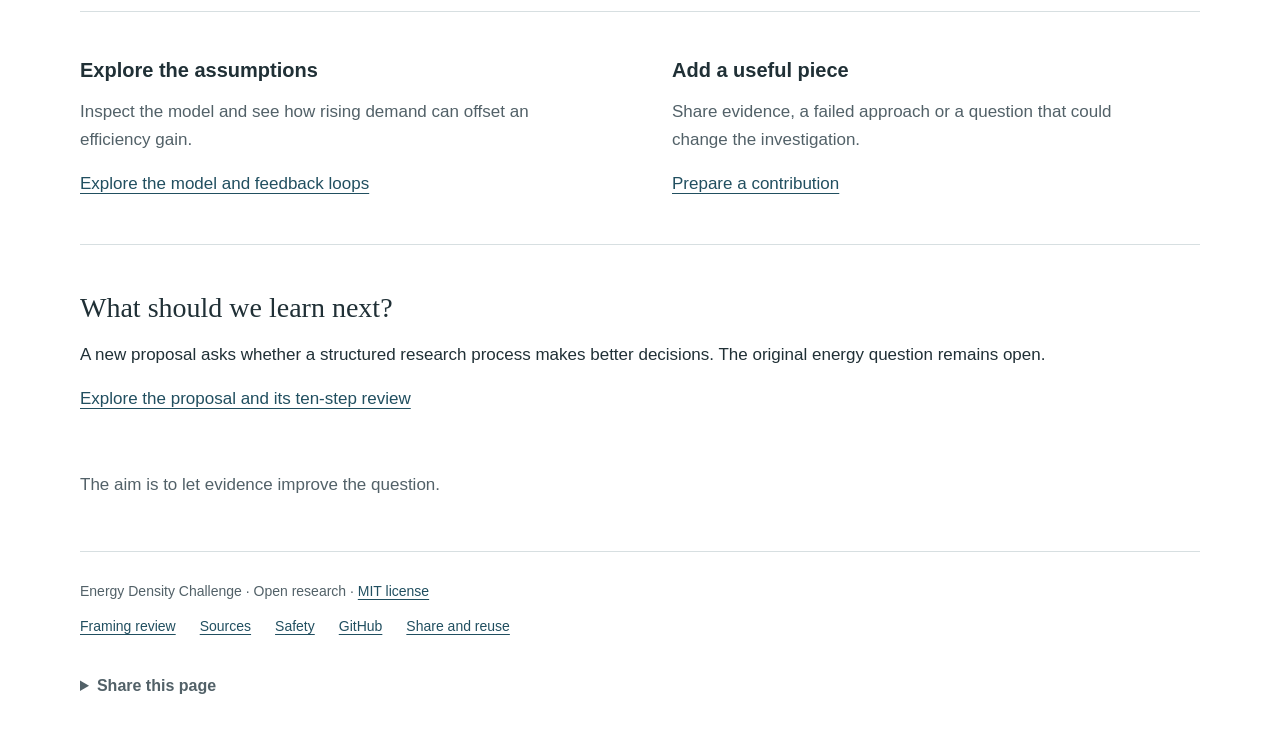
==== commit aca2240e: "Preserve State 0001 and add a reviewed, testable research-process proposal" ====
--- a/index.html
+++ b/index.html
@@ -35,4 +35,5 @@
 <details class="wide-detail"><summary>Read the full research question</summary><p>Can human and AI research teams find ways to deliver more useful energy with fewer resource demands and lower economic and environmental costs?</p><p>Or would the apparent gain shift energy use, cost, risk or environmental damage somewhere else?</p><p>The <a href="guide.html#methodology">methodology</a> sets out the comparison rules. The <a href="challenge.json">challenge definition (JSON)</a> preserves the formal question for research systems.</p></details></section>
 <section class="section next-step" id="research" aria-labelledby="next-title"><div><p class="eyebrow">The first study</p><h2 id="next-title">Give density a fair chance to lose.</h2><p>Choose one real use case. Compare better energy storage with practical alternatives, such as efficiency or infrastructure improvements. Decide in advance what would count as a meaningful benefit.</p><p>Then follow the full costs and harms. The result may be to keep, narrow or replace the question.</p><a href="guide.html#first-study">Read the plan for the first study</a></div><ol class="short-steps"><li><strong>Define the outcome.</strong> Who needs it, where and when?</li><li><strong>Compare the options.</strong> What is limiting progress today?</li><li><strong>Test what would change the decision.</strong> Include uncertainty and costs beyond the device.</li></ol></section>
 <section class="section pathways" aria-label="Continue the investigation"><article id="model"><h2>Explore the assumptions</h2><p>Inspect the model and see how rising demand can offset an efficiency gain.</p><a href="explore.html">Explore the model and feedback loops</a></article><article id="contribute"><h2>Add a useful piece</h2><p>Share evidence, a failed approach or a question that could change the investigation.</p><a href="contribute.html">Prepare a contribution</a></article></section>
+<section class="section extension-note"><h2>What should we learn next?</h2><p>A new proposal asks whether a structured research process makes better decisions. The original energy question remains open.</p><a href="next.html">Explore the proposal and its ten-step review</a></section>
 <p class="closing-note">The aim is to let evidence improve the question.</p></main><footer class="site-footer wrap"><p>Energy Density Challenge · Open research · <a href="license.html" rel="license">MIT license</a></p><nav aria-label="Footer"><a href="review.html">Framing review</a><a href="guide.html#sources">Sources</a><a href="guide.html#safety">Safety</a><a href="https://github.com/StewAlexander-com/energy-density-challenge">GitHub</a><a href="resources.html">Share and reuse</a></nav><details class="share-panel"><summary>Share this page</summary><div class="share-content"><label for="share-url">Page link</label><input id="share-url" type="url" value="https://stewalexander-com.github.io/energy-density-challenge/" readonly><div class="actions"><button type="button" id="copy-link" hidden>Copy link</button><button type="button" id="native-share" hidden>Share to an app</button></div><p id="share-status" role="status" aria-live="polite">Copy this link into any app or message.</p></div></details></footer></body></html>
--- a/assets/site.css
+++ b/assets/site.css
@@ -267,3 +267,16 @@
 @media print { .share-panel { display: none; } }
 
 .license-copy { white-space: pre-wrap; overflow-wrap: anywhere; font: inherit; background: transparent; padding: 0; border: 0; }
+
+/* State 0002 uses the existing reading scale and native disclosures. */
+.allocation-fields { display: grid; grid-template-columns: repeat(2, minmax(0,1fr)); gap: 20px 28px; margin-bottom: 24px; }
+.allocation-fields .field { margin: 0; }
+.allocation-fields select { width: 100%; min-width: 0; min-height: 48px; }
+.allocation-result { padding: 24px; margin-top: 24px; border-left: 3px solid var(--accent); background: var(--soft); }
+.state-lineage { padding-left: 24px; }
+.state-lineage li { padding: 8px 0 18px 8px; }
+.state-lineage p { margin: 6px 0; }
+.state-digest { display: inline-block; overflow-wrap: anywhere; font-size: 0.875rem; max-width: 100%; }
+.review-pass p:last-child { margin-bottom: 20px; }
+.extension-note h2 { font-size: 1.75rem; }
+@media (max-width: 720px) { .allocation-fields { grid-template-columns: 1fr; } }
